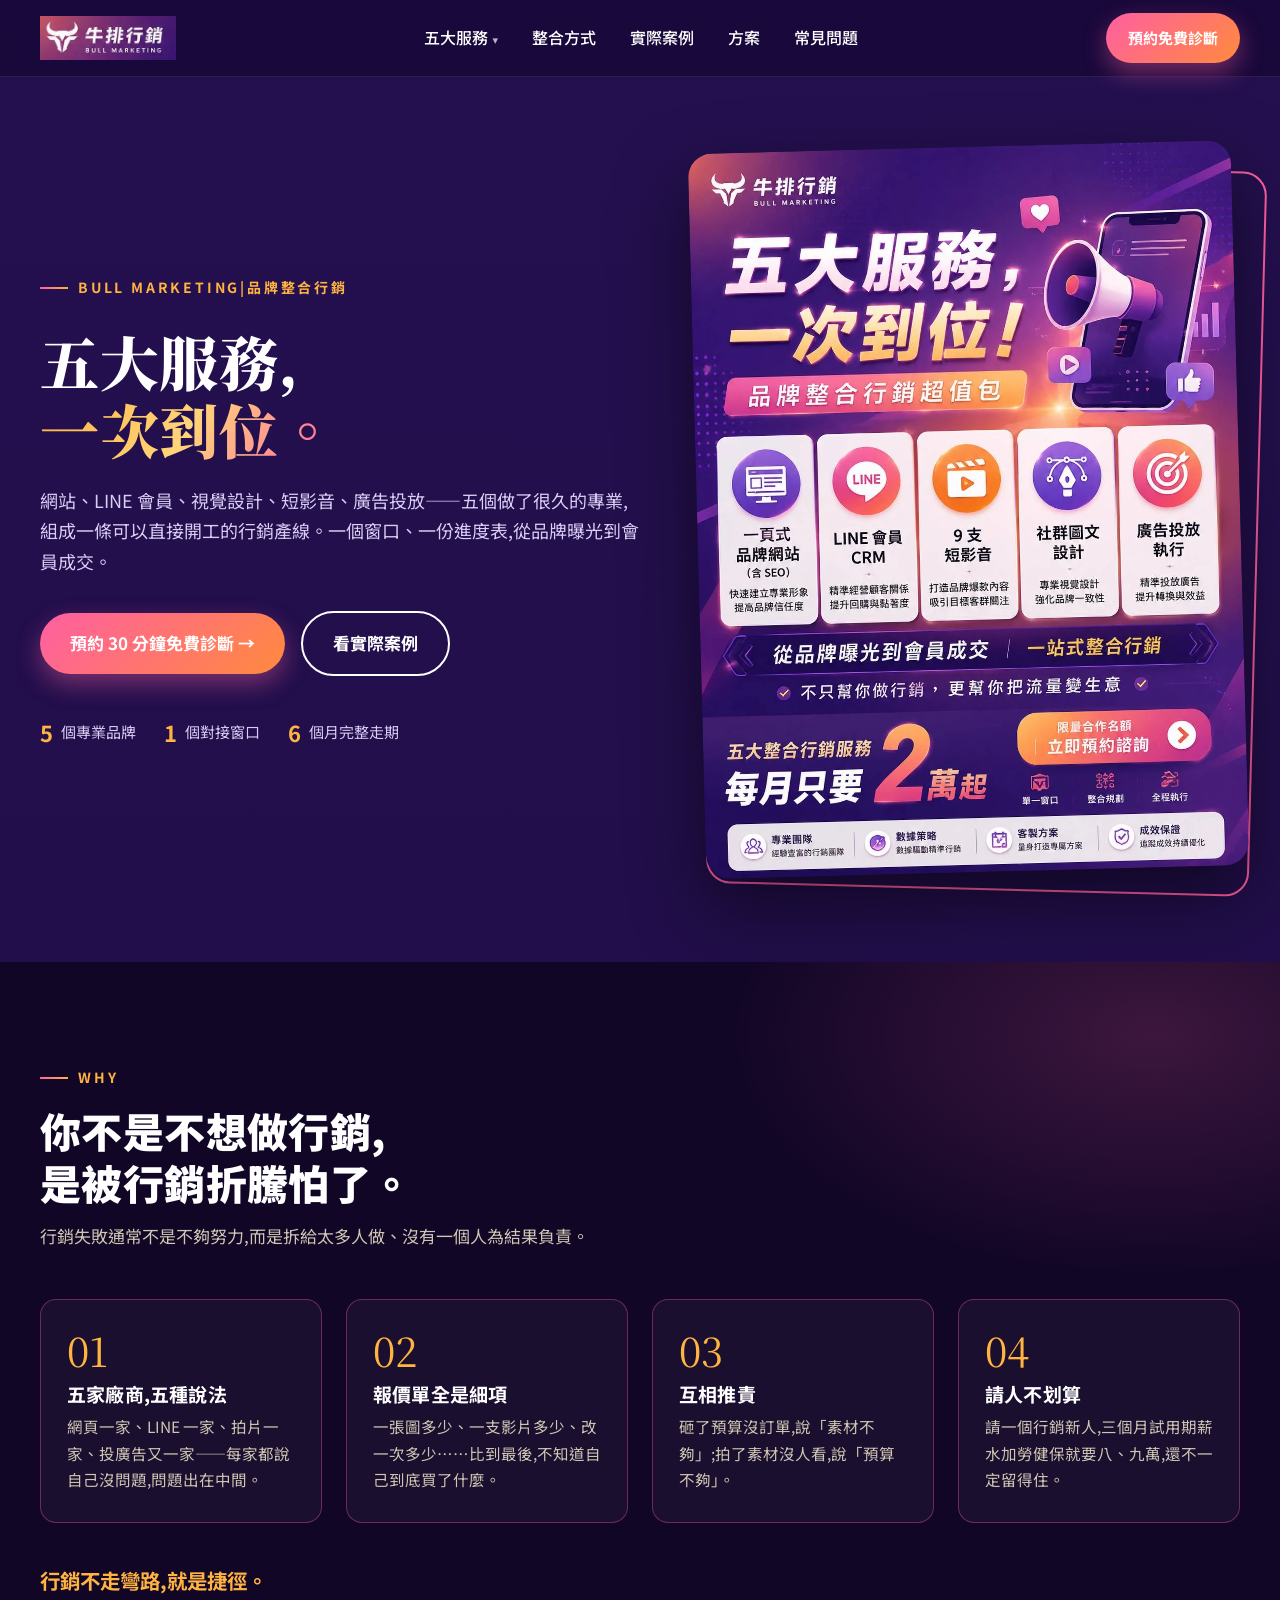
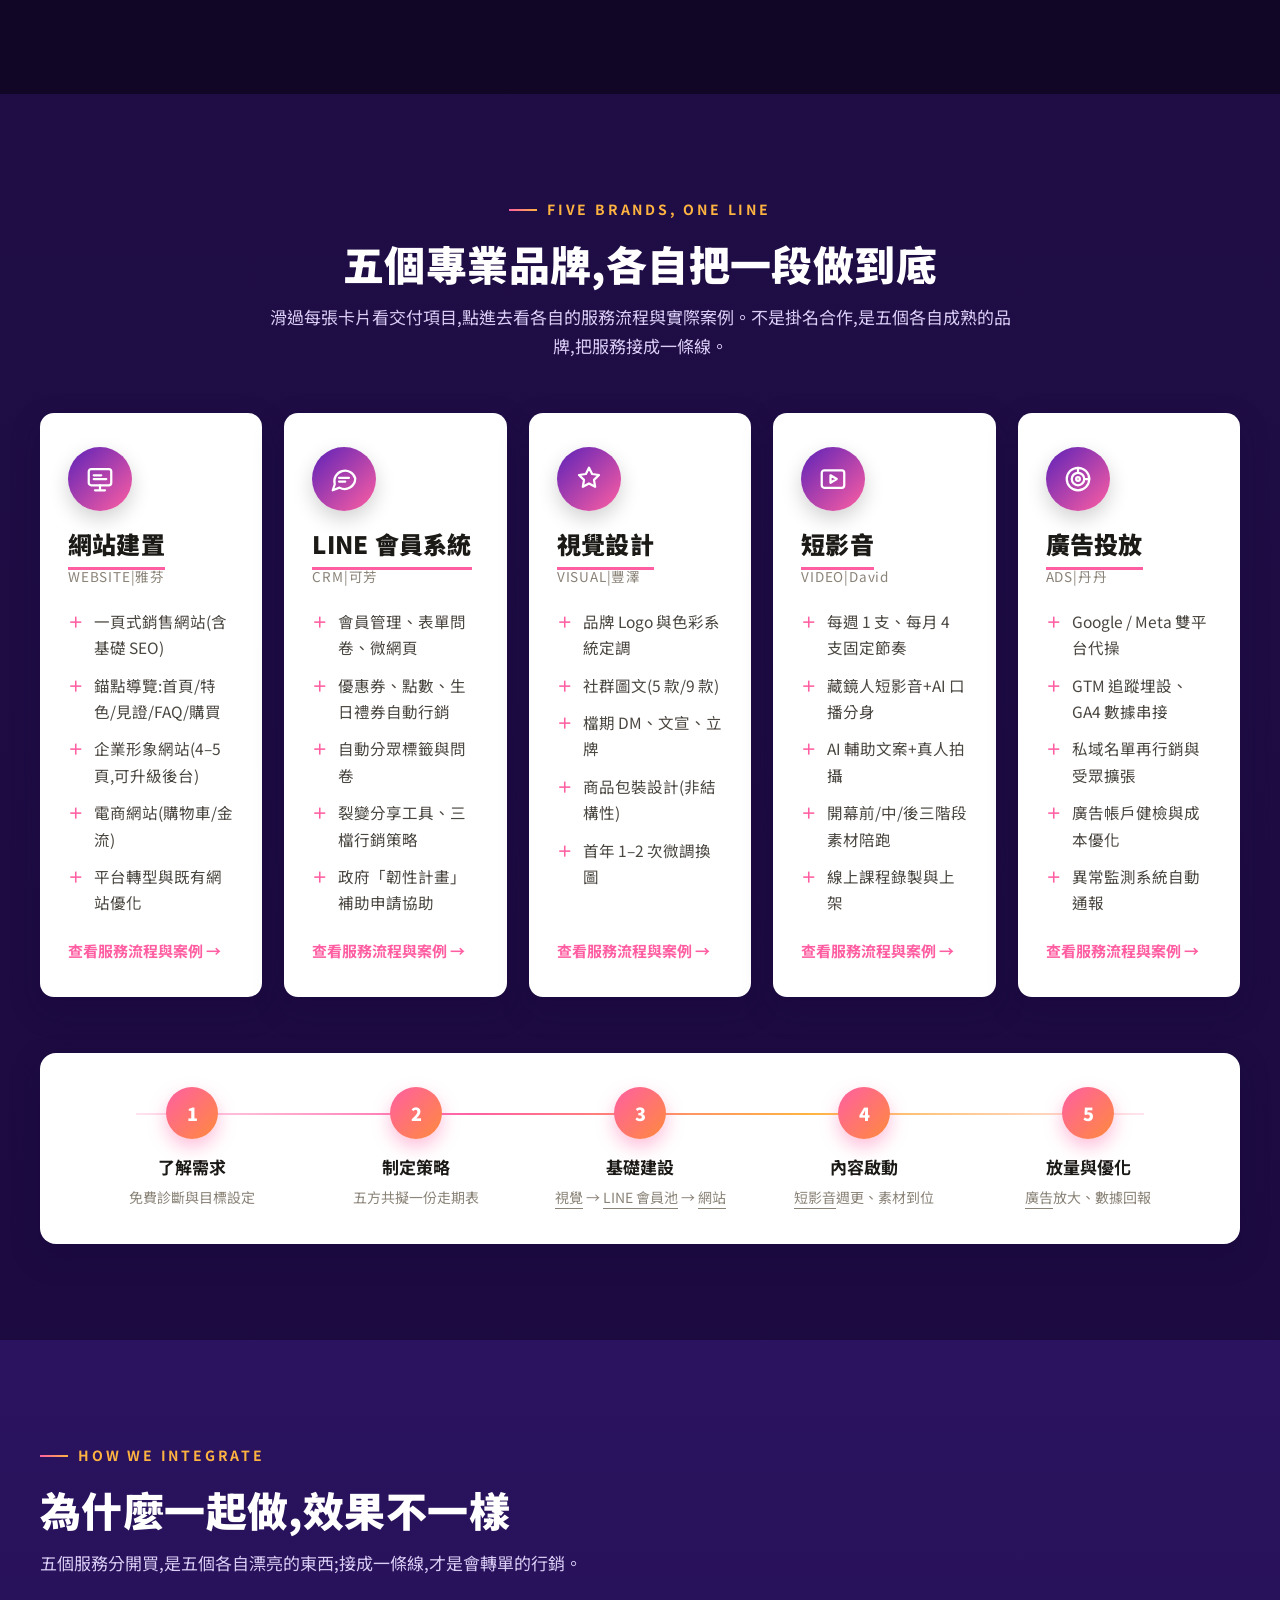
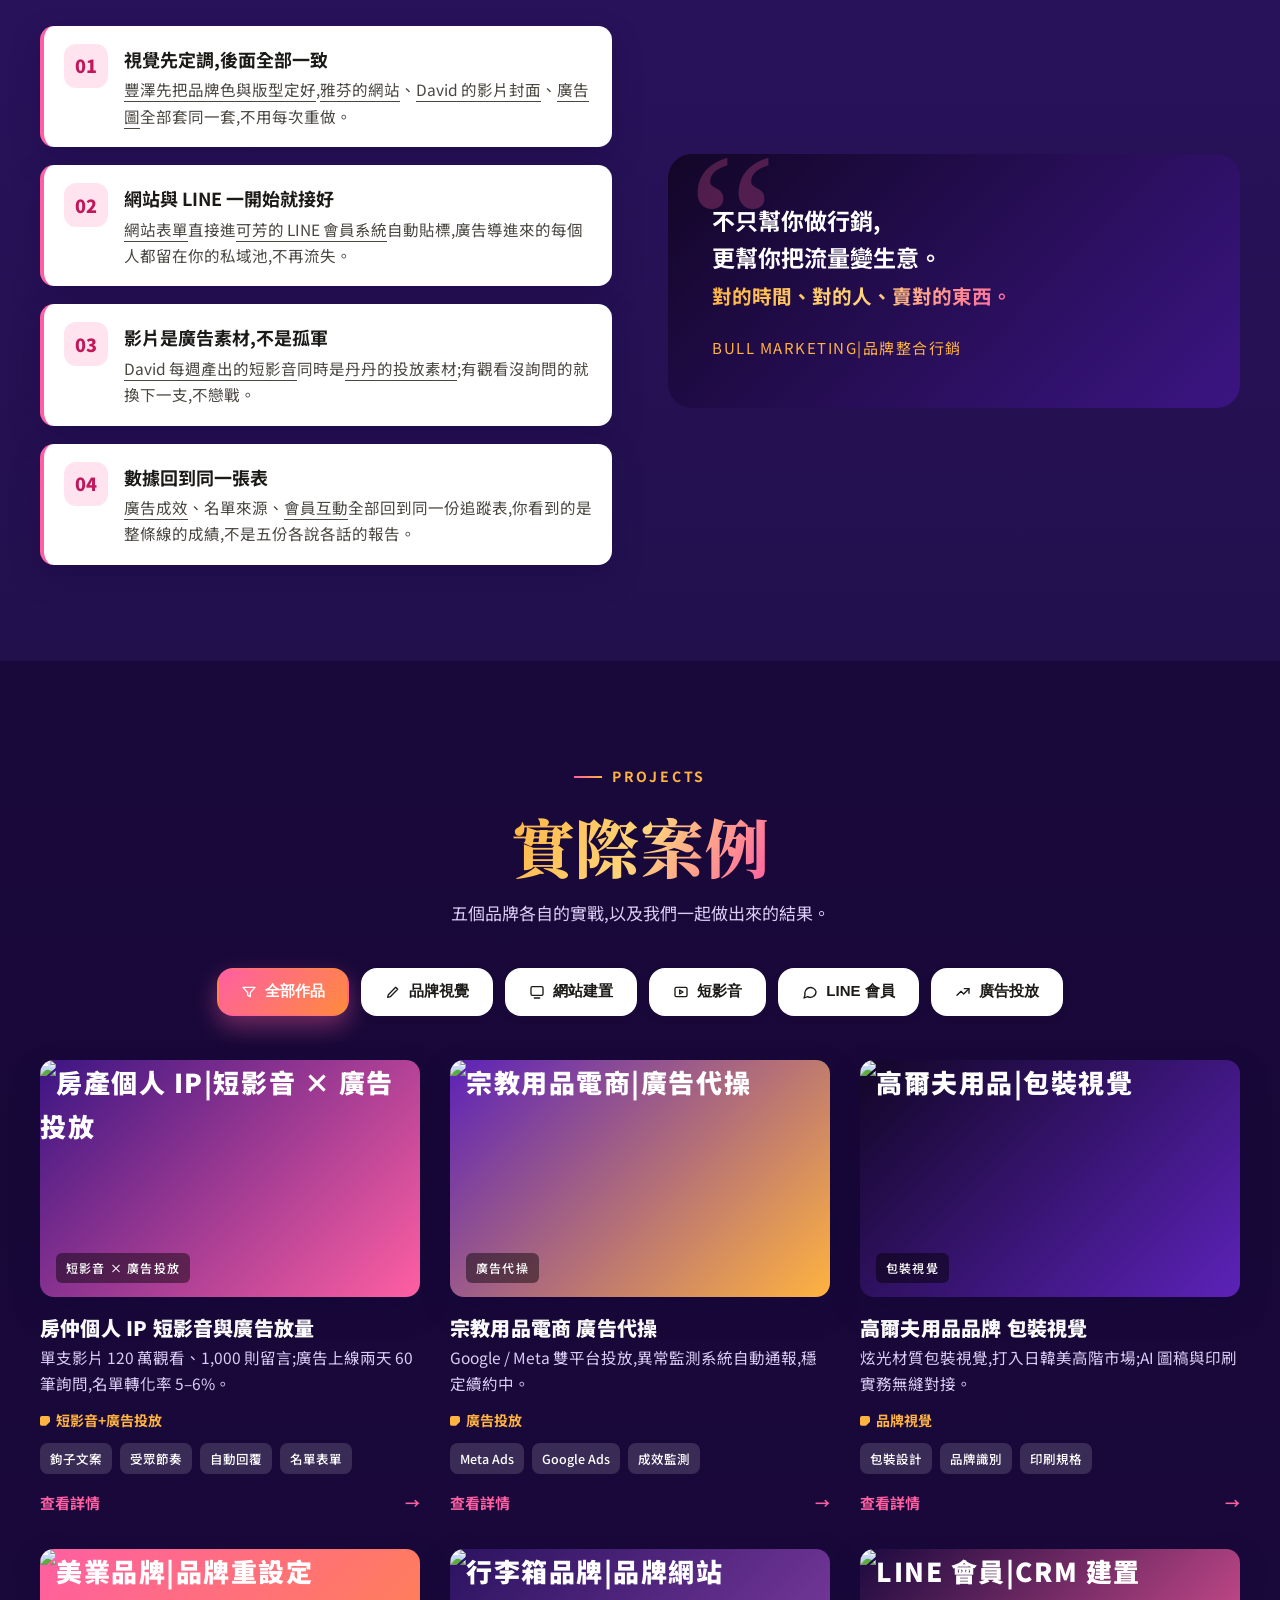
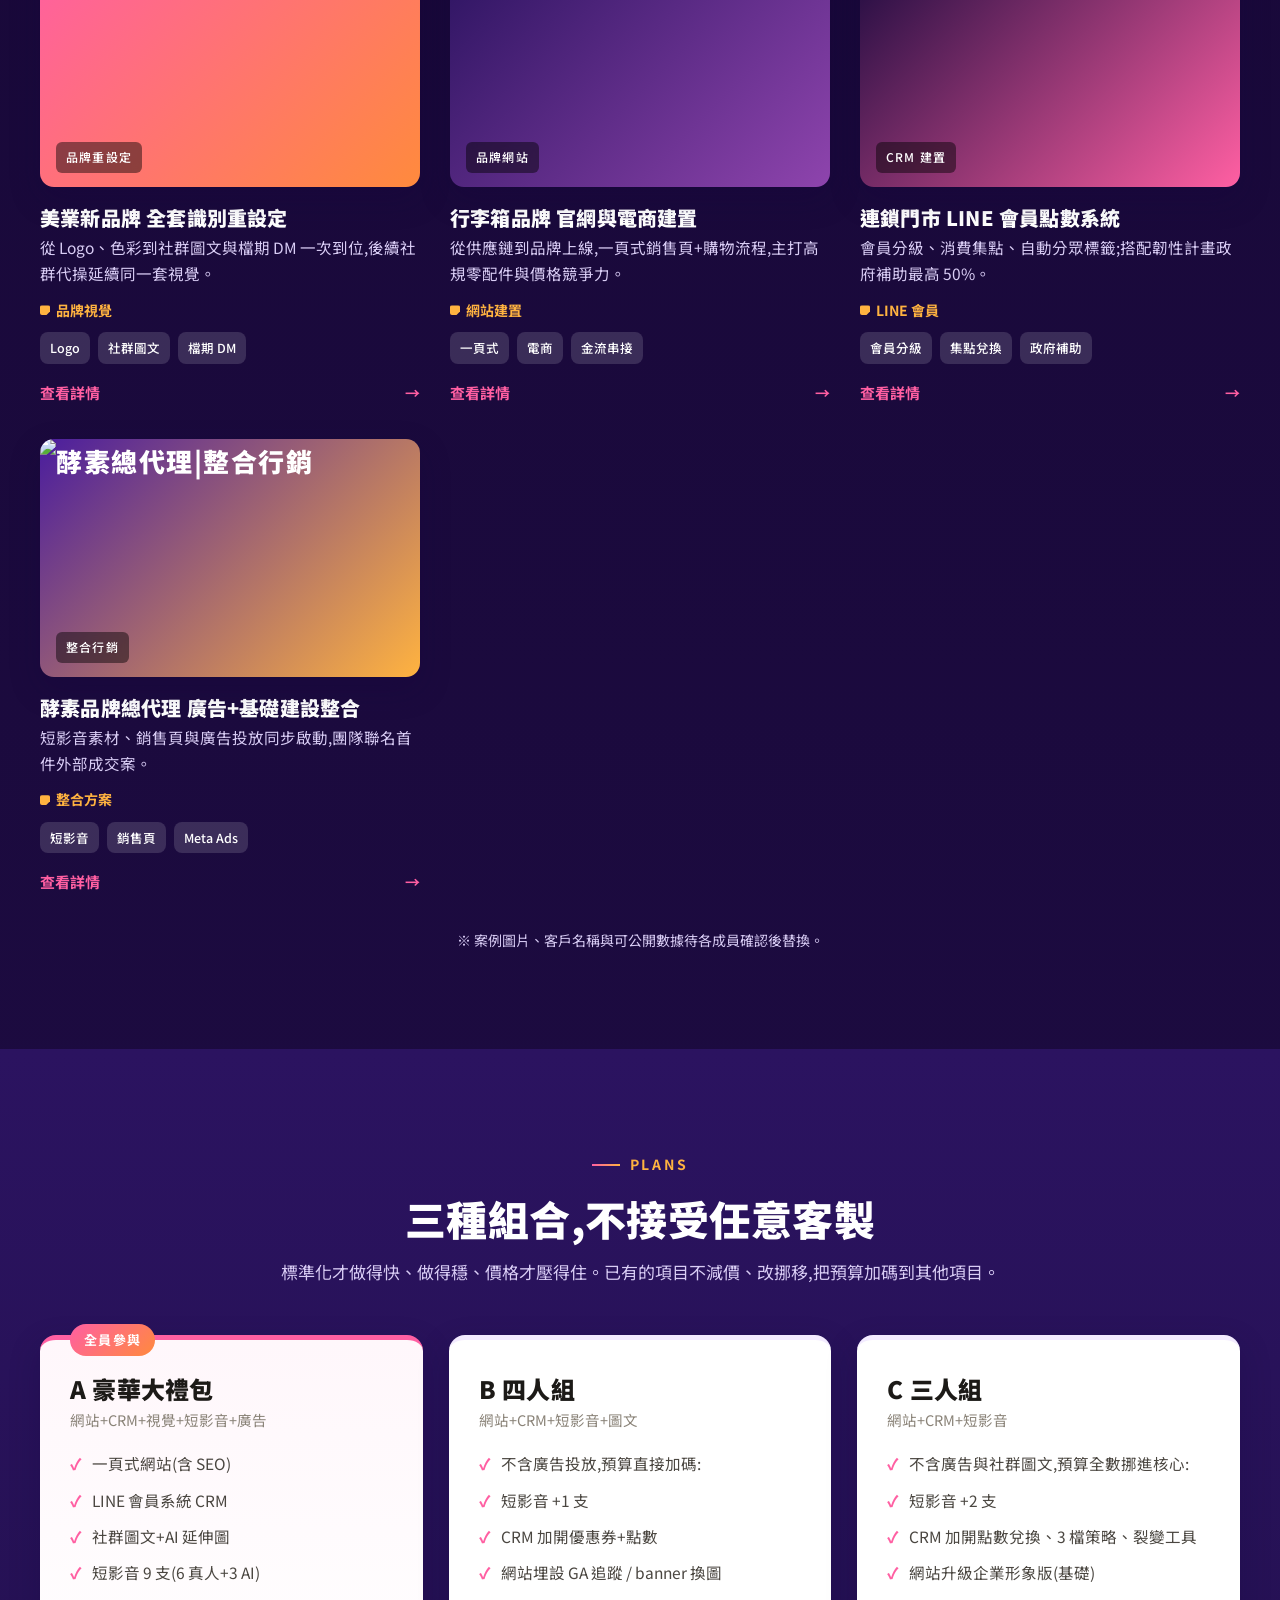
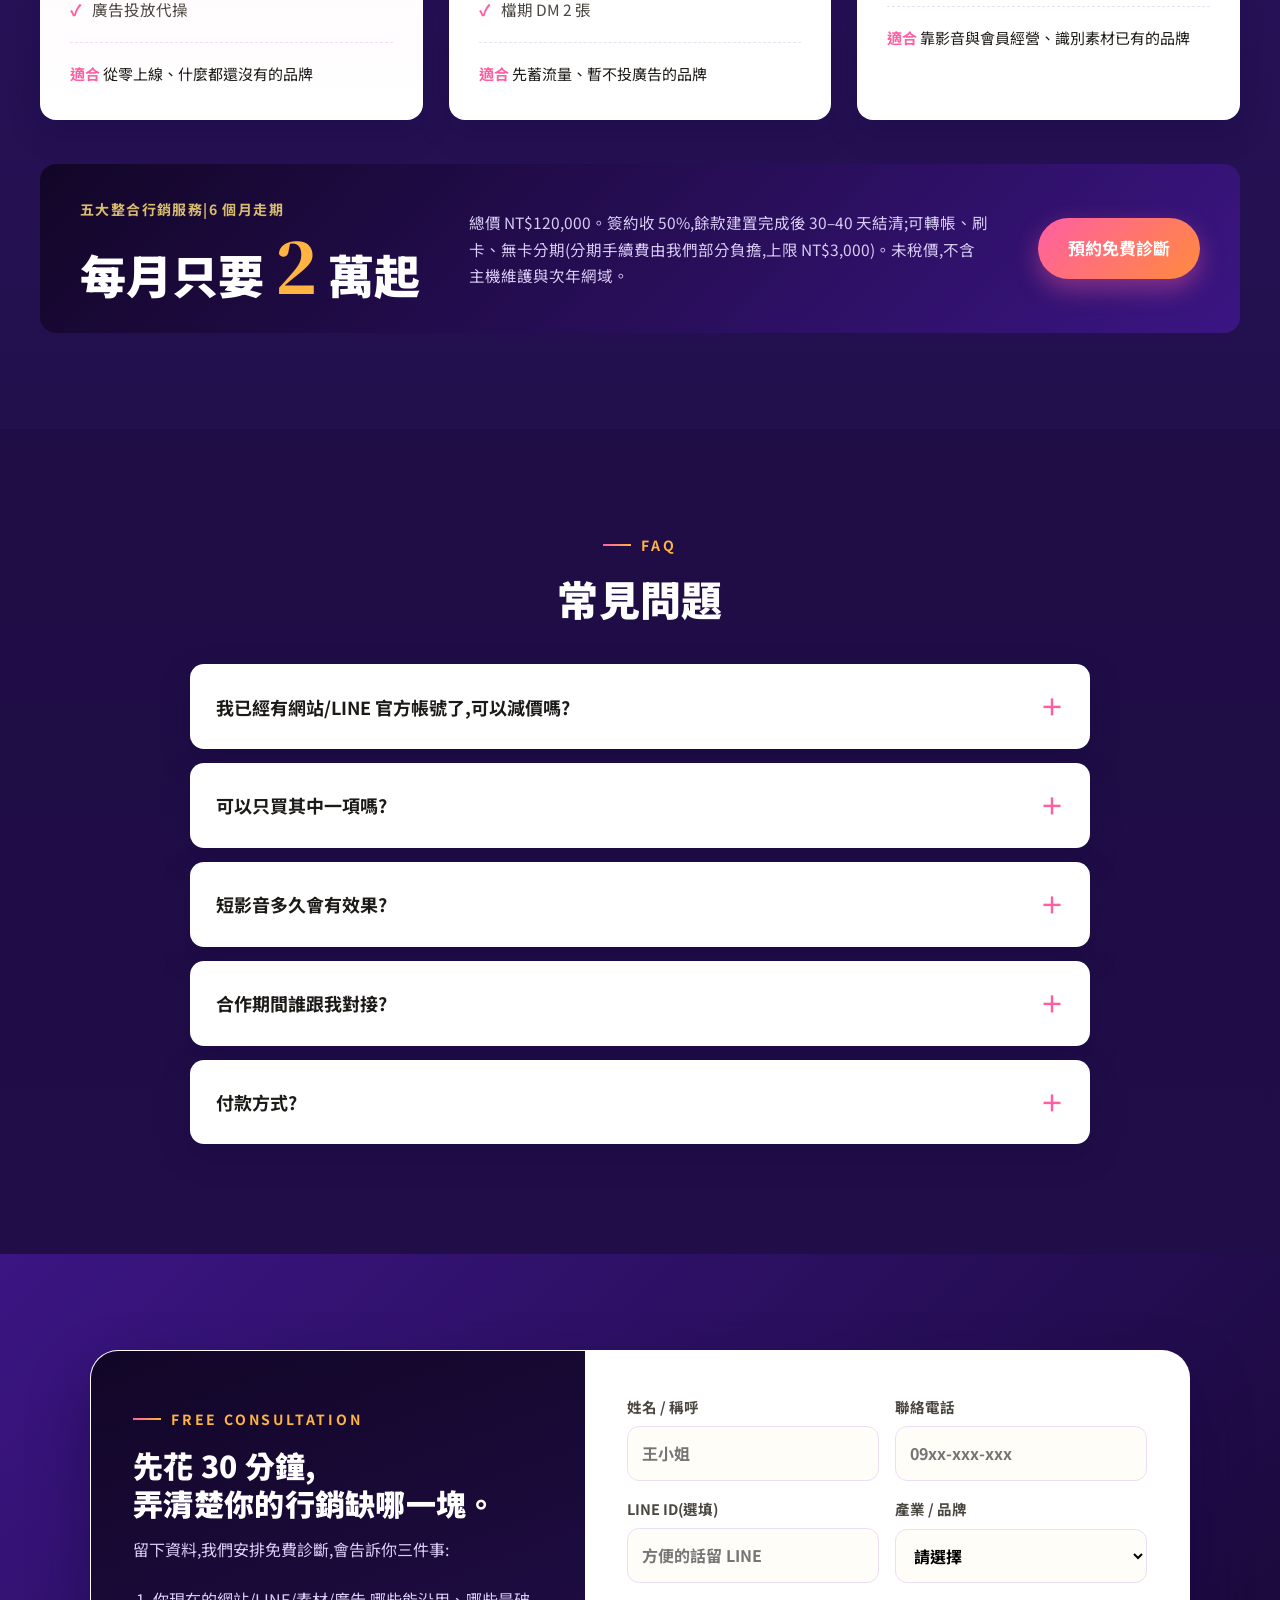
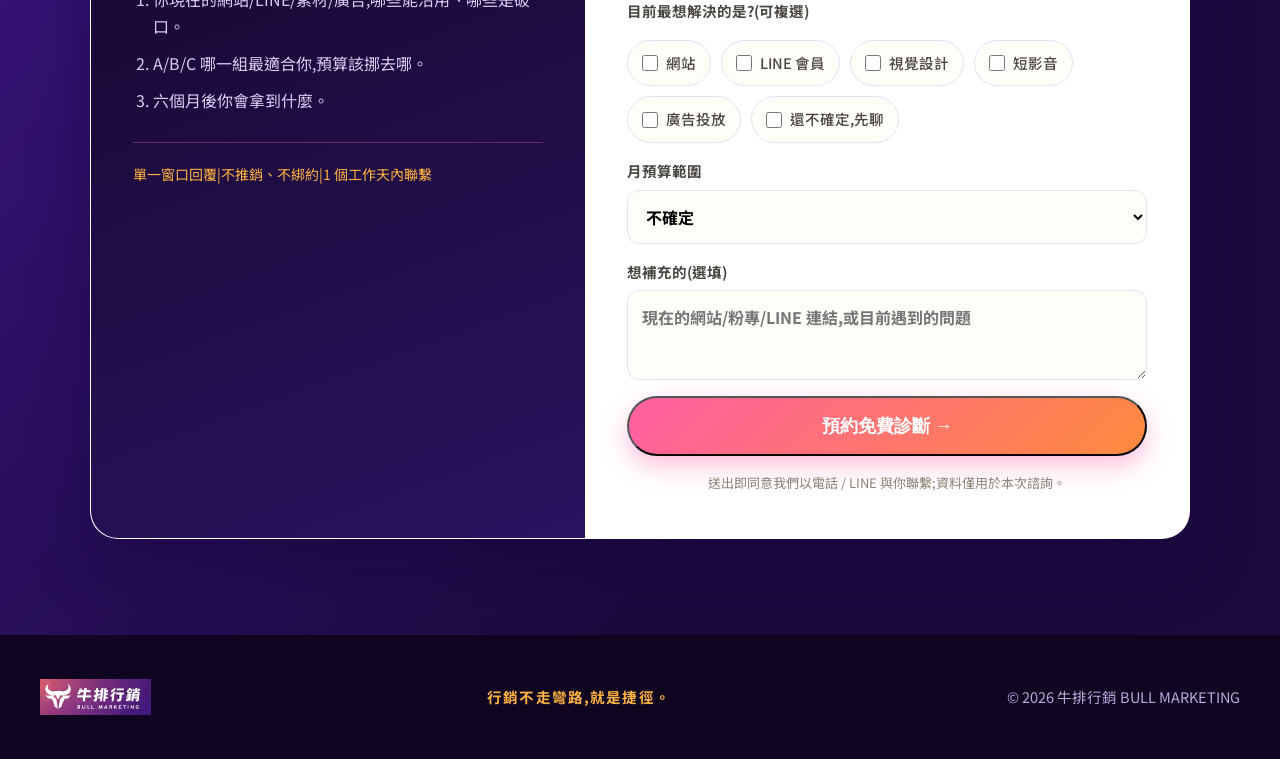
==== index.html @ 4c4e90c6 "header 五大服務浮現選單(點=首頁服務區,停留=五個個人頁);個人頁頭像放大一倍、文字欄右縮;案例卡改掛示意圖位 Co-Authored-By: Claude Fable 5.1 <norepl" ====
<!DOCTYPE html>
<html lang="zh-Hant-TW">
<head>
<meta charset="utf-8">
<meta name="viewport" content="width=device-width, initial-scale=1">
<title>牛排行銷 BULL MARKETING|五大服務,一次到位</title>
<meta name="description" content="網站、LINE 會員、視覺設計、短影音、廣告投放——五個專業一個窗口,六個月走期,把行銷做成一條產線。">
<link rel="preconnect" href="https://fonts.googleapis.com">
<link href="https://fonts.googleapis.com/css2?family=Noto+Sans+TC:wght@400;500;700;900&family=Noto+Serif+TC:wght@600;800&display=swap" rel="stylesheet">
<link rel="stylesheet" href="style.css">
<link rel="stylesheet" href="theme-purple.css">
</head>
<body>

<header>
  <div class="wrap nav">
    <a class="logo" href="#top"><img src="assets/logo.webp" alt="牛排行銷 BULL MARKETING"></a>
    <ul id="menu">
      <li class="has-sub"><a href="#services">五大服務</a>
        <ul class="sub">
          <li><a href="web.html">網站建置|雅芬</a></li>
          <li><a href="crm.html">LINE 會員系統|可芳</a></li>
          <li><a href="visual.html">視覺設計|豐澤</a></li>
          <li><a href="video.html">短影音|David</a></li>
          <li><a href="ads.html">廣告投放|丹丹</a></li>
        </ul>
      </li>
      <li><a href="#integration">整合方式</a></li>
      <li><a href="#projects">實際案例</a></li>
      <li><a href="#plans">方案</a></li>
      <li><a href="#faq">常見問題</a></li>
    </ul>
    <a class="btn btn-gold" href="#contact">預約免費診斷</a>
    <button class="burger" aria-label="選單" onclick="document.getElementById('menu').classList.toggle('open')"><span></span><span></span><span></span></button>
  </div>
</header>

<!-- 1 HERO -->
<section class="hero" id="top">
  <div class="wrap">
    <div>
      <div class="eyebrow">Bull Marketing|品牌整合行銷</div>
      <h1 class="serif">五大服務,<br><span class="gold-text">一次到位。</span></h1>
      <p class="sub">網站、LINE 會員、視覺設計、短影音、廣告投放——五個做了很久的專業,組成一條可以直接開工的行銷產線。一個窗口、一份進度表,從品牌曝光到會員成交。</p>
      <div class="cta">
        <a class="btn btn-gold" href="#contact">預約 30 分鐘免費診斷 →</a>
        <a class="btn btn-ghost" href="#projects">看實際案例</a>
      </div>
      <div class="trust">
        <span><b>5</b> 個專業品牌</span>
        <span><b>1</b> 個對接窗口</span>
        <span><b>6</b> 個月完整走期</span>
      </div>
    </div>
    <div class="kv"><img src="assets/kv-purple.webp" alt="牛排行銷 五大服務一次到位 主視覺"></div>
  </div>
</section>

<!-- 2 PAIN -->
<section class="pain">
  <div class="wrap">
    <div class="eyebrow">Why</div>
    <h2 class="h2">你不是不想做行銷,<br>是被行銷折騰怕了。</h2>
    <p class="lead">行銷失敗通常不是不夠努力,而是拆給太多人做、沒有一個人為結果負責。</p>
    <div class="pain-grid">
      <div class="pain-card reveal"><div class="n">01</div><h3>五家廠商,五種說法</h3><p>網頁一家、LINE 一家、拍片一家、投廣告又一家——每家都說自己沒問題,問題出在中間。</p></div>
      <div class="pain-card reveal"><div class="n">02</div><h3>報價單全是細項</h3><p>一張圖多少、一支影片多少、改一次多少……比到最後,不知道自己到底買了什麼。</p></div>
      <div class="pain-card reveal"><div class="n">03</div><h3>互相推責</h3><p>砸了預算沒訂單,說「素材不夠」;拍了素材沒人看,說「預算不夠」。</p></div>
      <div class="pain-card reveal"><div class="n">04</div><h3>請人不划算</h3><p>請一個行銷新人,三個月試用期薪水加勞健保就要八、九萬,還不一定留得住。</p></div>
    </div>
    <p class="pain-foot">行銷不走彎路,就是捷徑。</p>
  </div>
</section>

<!-- 3 SERVICES (emat-style hover cards) -->
<section id="services">
  <div class="wrap">
    <div class="center">
      <div class="eyebrow" style="justify-content:center">Five Brands, One Line</div>
      <h2 class="h2">五個專業品牌,各自把一段做到底</h2>
      <p class="lead">滑過每張卡片看交付項目,點進去看各自的服務流程與實際案例。不是掛名合作,是五個各自成熟的品牌,把服務接成一條線。</p>
    </div>
    <div class="svc-grid">
      <a class="svc" href="web.html">
        <div class="bg" style="--img:url(assets/kv-purple.webp)"></div>
        <div class="in-body">
          <div class="ic"><svg viewBox="0 0 24 24"><rect x="3" y="4" width="18" height="13" rx="2"/><path d="M8 21h8M12 17v4M7 9h6M7 12h10"/></svg></div>
          <h3><span>網站建置</span></h3>
          <div class="who">WEBSITE|雅芬</div>
          <ul>
            <li>一頁式銷售網站(含基礎 SEO)</li>
            <li>錨點導覽:首頁/特色/見證/FAQ/購買</li>
            <li>企業形象網站(4–5 頁,可升級後台)</li>
            <li>電商網站(購物車/金流)</li>
            <li>平台轉型與既有網站優化</li>
          </ul>
          <span class="more-link">查看服務流程與案例 →</span>
        </div>
      </a>
      <a class="svc" href="crm.html">
        <div class="bg"></div>
        <div class="in-body">
          <div class="ic"><svg viewBox="0 0 24 24"><path d="M21 11.5a8.5 8.5 0 0 1-12.6 7.4L3 21l1.6-4.8A8.5 8.5 0 1 1 21 11.5z"/><path d="M8 11h8M8 14h5"/></svg></div>
          <h3><span>LINE 會員系統</span></h3>
          <div class="who">CRM|可芳</div>
          <ul>
            <li>會員管理、表單問卷、微網頁</li>
            <li>優惠券、點數、生日禮券自動行銷</li>
            <li>自動分眾標籤與問卷</li>
            <li>裂變分享工具、三檔行銷策略</li>
            <li>政府「韌性計畫」補助申請協助</li>
          </ul>
          <span class="more-link">查看服務流程與案例 →</span>
        </div>
      </a>
      <a class="svc" href="visual.html">
        <div class="bg"></div>
        <div class="in-body">
          <div class="ic"><svg viewBox="0 0 24 24"><path d="M12 3l2.5 5 5.5.8-4 3.9.9 5.5L12 15.6 7.1 18.2l.9-5.5-4-3.9L9.5 8z"/></svg></div>
          <h3><span>視覺設計</span></h3>
          <div class="who">VISUAL|豐澤</div>
          <ul>
            <li>品牌 Logo 與色彩系統定調</li>
            <li>社群圖文(5 款/9 款)</li>
            <li>檔期 DM、文宣、立牌</li>
            <li>商品包裝設計(非結構性)</li>
            <li>首年 1–2 次微調換圖</li>
          </ul>
          <span class="more-link">查看服務流程與案例 →</span>
        </div>
      </a>
      <a class="svc" href="video.html">
        <div class="bg"></div>
        <div class="in-body">
          <div class="ic"><svg viewBox="0 0 24 24"><rect x="3" y="5" width="18" height="14" rx="2"/><path d="M10 9l5 3-5 3z"/></svg></div>
          <h3><span>短影音</span></h3>
          <div class="who">VIDEO|David</div>
          <ul>
            <li>每週 1 支、每月 4 支固定節奏</li>
            <li>藏鏡人短影音+AI 口播分身</li>
            <li>AI 輔助文案+真人拍攝</li>
            <li>開幕前/中/後三階段素材陪跑</li>
            <li>線上課程錄製與上架</li>
          </ul>
          <span class="more-link">查看服務流程與案例 →</span>
        </div>
      </a>
      <a class="svc" href="ads.html">
        <div class="bg"></div>
        <div class="in-body">
          <div class="ic"><svg viewBox="0 0 24 24"><circle cx="12" cy="12" r="9"/><circle cx="12" cy="12" r="5"/><circle cx="12" cy="12" r="1.5"/><path d="M12 3v3M21 12h-3"/></svg></div>
          <h3><span>廣告投放</span></h3>
          <div class="who">ADS|丹丹</div>
          <ul>
            <li>Google / Meta 雙平台代操</li>
            <li>GTM 追蹤埋設、GA4 數據串接</li>
            <li>私域名單再行銷與受眾擴張</li>
            <li>廣告帳戶健檢與成本優化</li>
            <li>異常監測系統自動通報</li>
          </ul>
          <span class="more-link">查看服務流程與案例 →</span>
        </div>
      </a>
    </div>

    <div class="flow reveal">
      <div><div class="dot">1</div><h4>了解需求</h4><p>免費診斷與目標設定</p></div>
      <div><div class="dot">2</div><h4>制定策略</h4><p>五方共擬一份走期表</p></div>
      <div><div class="dot">3</div><h4>基礎建設</h4><p><a href="visual.html">視覺</a> → <a href="crm.html">LINE 會員池</a> → <a href="web.html">網站</a></p></div>
      <div><div class="dot">4</div><h4>內容啟動</h4><p><a href="video.html">短影音</a>週更、素材到位</p></div>
      <div><div class="dot">5</div><h4>放量與優化</h4><p><a href="ads.html">廣告</a>放大、數據回報</p></div>
    </div>
  </div>
</section>

<!-- 4 INTEGRATION -->
<section class="integ" id="integration" style="background:#fff">
  <div class="wrap">
    <div class="eyebrow">How We Integrate</div>
    <h2 class="h2">為什麼一起做,效果不一樣</h2>
    <p class="lead">五個服務分開買,是五個各自漂亮的東西;接成一條線,才是會轉單的行銷。</p>
    <div class="grid">
      <ul>
        <li class="reveal"><span class="badge">01</span><div><b>視覺先定調,後面全部一致</b><p><a href="visual.html">豐澤先把品牌色與版型定好</a>,<a href="web.html">雅芬的網站</a>、<a href="video.html">David 的影片封面</a>、<a href="ads.html">廣告圖</a>全部套同一套,不用每次重做。</p></div></li>
        <li class="reveal"><span class="badge">02</span><div><b>網站與 LINE 一開始就接好</b><p><a href="web.html">網站表單</a>直接進<a href="crm.html">可芳的 LINE 會員系統</a>自動貼標,廣告導進來的每個人都留在你的私域池,不再流失。</p></div></li>
        <li class="reveal"><span class="badge">03</span><div><b>影片是廣告素材,不是孤軍</b><p><a href="video.html">David 每週產出的短影音</a>同時是<a href="ads.html">丹丹的投放素材</a>;有觀看沒詢問的就換下一支,不戀戰。</p></div></li>
        <li class="reveal"><span class="badge">04</span><div><b>數據回到同一張表</b><p><a href="ads.html">廣告成效</a>、名單來源、<a href="crm.html">會員互動</a>全部回到同一份追蹤表,你看到的是整條線的成績,不是五份各說各話的報告。</p></div></li>
      </ul>
      <div class="quote reveal">
        <p>不只幫你做行銷,<br>更幫你把流量變生意。<br><span class="gold-text" style="font-size:.85em">對的時間、對的人、賣對的東西。</span></p>
        <small>BULL MARKETING|品牌整合行銷</small>
      </div>
    </div>
  </div>
</section>

<!-- 5 PROJECTS -->
<section id="projects">
  <div class="wrap">
    <div class="center">
      <div class="eyebrow" style="justify-content:center">Projects</div>
      <h2 class="h2 serif" style="font-size:clamp(44px,5vw,72px)"><span class="gold-text">實際案例</span></h2>
      <p class="lead">五個品牌各自的實戰,以及我們一起做出來的結果。</p>
    </div>
    <div class="filters" id="filters">
      <button class="on" data-f="all"><svg viewBox="0 0 24 24"><path d="M3 5h18l-7 8v6l-4-2v-4z"/></svg>全部作品</button>
      <button data-f="visual"><svg viewBox="0 0 24 24"><path d="M4 20l4-1 11-11-3-3L5 16z"/></svg>品牌視覺</button>
      <button data-f="web"><svg viewBox="0 0 24 24"><rect x="3" y="4" width="18" height="13" rx="2"/><path d="M8 21h8"/></svg>網站建置</button>
      <button data-f="video"><svg viewBox="0 0 24 24"><rect x="3" y="5" width="18" height="14" rx="2"/><path d="M10 9l5 3-5 3z"/></svg>短影音</button>
      <button data-f="crm"><svg viewBox="0 0 24 24"><path d="M21 11.5a8.5 8.5 0 0 1-12.6 7.4L3 21l1.6-4.8A8.5 8.5 0 1 1 21 11.5z"/></svg>LINE 會員</button>
      <button data-f="ads"><svg viewBox="0 0 24 24"><path d="M3 17l6-6 4 4 8-8"/><path d="M14 7h7v7"/></svg>廣告投放</button>
    </div>
    <div class="pj-grid" id="pjGrid">

      <a class="pj reveal" data-c="video ads" href="video.html">
        <div class="thumb" style="background:linear-gradient(135deg,#3b1583,#ff5fa2)"><img class="cover" src="assets/cases/realtor-ip.webp" alt="房產個人 IP|短影音 × 廣告投放" loading="lazy"><small>短影音 × 廣告投放</small></div>
        <h3>房仲個人 IP 短影音與廣告放量</h3>
        <p class="desc">單支影片 120 萬觀看、1,000 則留言;廣告上線兩天 60 筆詢問,名單轉化率 5–6%。</p>
        <div class="cat">短影音+廣告投放</div>
        <div class="chips"><span>鉤子文案</span><span>受眾節奏</span><span>自動回覆</span><span>名單表單</span></div>
        <div class="more">查看詳情 <i>→</i></div>
      </a>

      <a class="pj reveal" data-c="ads" href="ads.html">
        <div class="thumb" style="background:linear-gradient(135deg,#5c22b8,#ffb340)"><img class="cover" src="assets/cases/religious-ecom.webp" alt="宗教用品電商|廣告代操" loading="lazy"><small>廣告代操</small></div>
        <h3>宗教用品電商 廣告代操</h3>
        <p class="desc">Google / Meta 雙平台投放,異常監測系統自動通報,穩定續約中。</p>
        <div class="cat">廣告投放</div>
        <div class="chips"><span>Meta Ads</span><span>Google Ads</span><span>成效監測</span></div>
        <div class="more">查看詳情 <i>→</i></div>
      </a>

      <a class="pj reveal" data-c="visual" href="visual.html">
        <div class="thumb" style="background:linear-gradient(135deg,#120627,#5c22b8)"><img class="cover" src="assets/cases/golf-packaging.webp" alt="高爾夫用品|包裝視覺" loading="lazy"><small>包裝視覺</small></div>
        <h3>高爾夫用品品牌 包裝視覺</h3>
        <p class="desc">炫光材質包裝視覺,打入日韓美高階市場;AI 圖稿與印刷實務無縫對接。</p>
        <div class="cat">品牌視覺</div>
        <div class="chips"><span>包裝設計</span><span>品牌識別</span><span>印刷規格</span></div>
        <div class="more">查看詳情 <i>→</i></div>
      </a>

      <a class="pj reveal" data-c="visual" href="visual.html">
        <div class="thumb" style="background:linear-gradient(135deg,#ff5fa2,#ff8a3d)"><img class="cover" src="assets/cases/beauty-brand.webp" alt="美業品牌|品牌重設定" loading="lazy"><small>品牌重設定</small></div>
        <h3>美業新品牌 全套識別重設定</h3>
        <p class="desc">從 Logo、色彩到社群圖文與檔期 DM 一次到位,後續社群代操延續同一套視覺。</p>
        <div class="cat">品牌視覺</div>
        <div class="chips"><span>Logo</span><span>社群圖文</span><span>檔期 DM</span></div>
        <div class="more">查看詳情 <i>→</i></div>
      </a>

      <a class="pj reveal" data-c="web visual" href="web.html">
        <div class="thumb" style="background:linear-gradient(135deg,#2b1360,#8e44ad)"><img class="cover" src="assets/cases/luggage-web.webp" alt="行李箱品牌|品牌網站" loading="lazy"><small>品牌網站</small></div>
        <h3>行李箱品牌 官網與電商建置</h3>
        <p class="desc">從供應鏈到品牌上線,一頁式銷售頁+購物流程,主打高規零配件與價格競爭力。</p>
        <div class="cat">網站建置</div>
        <div class="chips"><span>一頁式</span><span>電商</span><span>金流串接</span></div>
        <div class="more">查看詳情 <i>→</i></div>
      </a>

      <a class="pj reveal" data-c="crm" href="crm.html">
        <div class="thumb" style="background:linear-gradient(135deg,#1c0a3f,#ff5fa2)"><img class="cover" src="assets/cases/line-crm.webp" alt="LINE 會員|CRM 建置" loading="lazy"><small>CRM 建置</small></div>
        <h3>連鎖門市 LINE 會員點數系統</h3>
        <p class="desc">會員分級、消費集點、自動分眾標籤;搭配韌性計畫政府補助最高 50%。</p>
        <div class="cat">LINE 會員</div>
        <div class="chips"><span>會員分級</span><span>集點兌換</span><span>政府補助</span></div>
        <div class="more">查看詳情 <i>→</i></div>
      </a>

      <a class="pj reveal" data-c="video ads web" href="video.html">
        <div class="thumb" style="background:linear-gradient(135deg,#4a1d9e,#ffb340)"><img class="cover" src="assets/cases/enzyme-integrated.webp" alt="酵素總代理|整合行銷" loading="lazy"><small>整合行銷</small></div>
        <h3>酵素品牌總代理 廣告+基礎建設整合</h3>
        <p class="desc">短影音素材、銷售頁與廣告投放同步啟動,團隊聯名首件外部成交案。</p>
        <div class="cat">整合方案</div>
        <div class="chips"><span>短影音</span><span>銷售頁</span><span>Meta Ads</span></div>
        <div class="more">查看詳情 <i>→</i></div>
      </a>

    </div>
    <p class="pj-note">※ 案例圖片、客戶名稱與可公開數據待各成員確認後替換。</p>
  </div>
</section>

<!-- 6 PLANS -->
<section id="plans" style="background:#fff">
  <div class="wrap">
    <div class="center">
      <div class="eyebrow" style="justify-content:center">Plans</div>
      <h2 class="h2">三種組合,不接受任意客製</h2>
      <p class="lead">標準化才做得快、做得穩、價格才壓得住。已有的項目不減價、改挪移,把預算加碼到其他項目。</p>
    </div>
    <div class="plans">
      <div class="plan hot reveal">
        <span class="lbl">全員參與</span>
        <h3>A 豪華大禮包</h3>
        <div class="who">網站+CRM+視覺+短影音+廣告</div>
        <ul>
          <li>一頁式網站(含 SEO)</li>
          <li>LINE 會員系統 CRM</li>
          <li>社群圖文+AI 延伸圖</li>
          <li>短影音 9 支(6 真人+3 AI)</li>
          <li>廣告投放代操</li>
        </ul>
        <div class="fit"><b>適合</b> 從零上線、什麼都還沒有的品牌</div>
      </div>
      <div class="plan reveal">
        <h3>B 四人組</h3>
        <div class="who">網站+CRM+短影音+圖文</div>
        <ul>
          <li>不含廣告投放,預算直接加碼:</li>
          <li>短影音 +1 支</li>
          <li>CRM 加開優惠券+點數</li>
          <li>網站埋設 GA 追蹤 / banner 換圖</li>
          <li>檔期 DM 2 張</li>
        </ul>
        <div class="fit"><b>適合</b> 先蓄流量、暫不投廣告的品牌</div>
      </div>
      <div class="plan reveal">
        <h3>C 三人組</h3>
        <div class="who">網站+CRM+短影音</div>
        <ul>
          <li>不含廣告與社群圖文,預算全數挪進核心:</li>
          <li>短影音 +2 支</li>
          <li>CRM 加開點數兌換、3 檔策略、裂變工具</li>
          <li>網站升級企業形象版(基礎)</li>
        </ul>
        <div class="fit"><b>適合</b> 靠影音與會員經營、識別素材已有的品牌</div>
      </div>
    </div>
    <div class="price-bar reveal">
      <div>
        <div style="color:#d9bd6e;font-weight:700;letter-spacing:.1em;font-size:14px;margin-bottom:8px">五大整合行銷服務|6 個月走期</div>
        <div class="big">每月只要 <em class="gold-text">2</em> 萬起</div>
      </div>
      <p>總價 NT$120,000。簽約收 50%,餘款建置完成後 30–40 天結清;可轉帳、刷卡、無卡分期(分期手續費由我們部分負擔,上限 NT$3,000)。未稅價,不含主機維護與次年網域。</p>
      <a class="btn btn-gold" href="#contact">預約免費診斷</a>
    </div>
  </div>
</section>

<!-- 7 FAQ -->
<section id="faq">
  <div class="wrap">
    <div class="center"><div class="eyebrow" style="justify-content:center">FAQ</div><h2 class="h2">常見問題</h2></div>
    <div class="faq">
      <details><summary>我已經有網站/LINE 官方帳號了,可以減價嗎?</summary><p>不減價,改挪移。已有的項目預算會挪到其他項目加碼(例如多拍影片、CRM 升級、GTM 追蹤埋設),確保整體效果不打折。</p></details>
      <details><summary>可以只買其中一項嗎?</summary><p>可以,單項服務另有報價。但 12 萬包套是以「六個月完整走期」設計的,拆開買效果與價格都不同。</p></details>
      <details><summary>短影音多久會有效果?</summary><p>短影音需要累積。我們用「每週 1 支」的固定節奏搭配廣告放大,不讓素材孤軍奮戰;有觀看沒詢問的直接換下一支,不戀戰。</p></details>
      <details><summary>合作期間誰跟我對接?</summary><p>單一窗口。內部誰執行、進度到哪,由窗口統一回報,你不必分別聯絡五個人。</p></details>
      <details><summary>付款方式?</summary><p>簽約收 50%(NT$60,000),餘款於建置完成後 30–40 天內結清。可轉帳、刷卡、無卡分期;分期手續費由我們部分負擔(上限 NT$3,000)。發票稅金 5% 另計。</p></details>
    </div>
  </div>
</section>

<!-- 8 LEAD FORM -->
<section class="lead-sec" id="contact">
  <div class="wrap">
    <div class="lead-box reveal">
      <div class="info">
        <div class="eyebrow">Free Consultation</div>
        <h2 class="h2">先花 30 分鐘,<br>弄清楚你的行銷缺哪一塊。</h2>
        <p>留下資料,我們安排免費診斷,會告訴你三件事:</p>
        <ol>
          <li>你現在的網站/LINE/素材/廣告,哪些能沿用、哪些是破口。</li>
          <li>A/B/C 哪一組最適合你,預算該挪去哪。</li>
          <li>六個月後你會拿到什麼。</li>
        </ol>
        <div class="note">單一窗口回覆|不推銷、不綁約|1 個工作天內聯繫</div>
      </div>
      <form id="leadForm" novalidate>
        <div class="row">
          <label>姓名 / 稱呼<input name="name" required placeholder="王小姐"></label>
          <label>聯絡電話<input name="phone" type="tel" required placeholder="09xx-xxx-xxx"></label>
        </div>
        <div class="row">
          <label>LINE ID(選填)<input name="line" placeholder="方便的話留 LINE"></label>
          <label>產業 / 品牌
            <select name="industry" required>
              <option value="">請選擇</option>
              <option>餐飲 / 食品</option><option>美業 / 身心靈</option><option>零售 / 電商</option>
              <option>室內設計 / 工程</option><option>醫療 / 長照</option><option>教育 / 課程</option>
              <option>房產 / 金融</option><option>其他</option>
            </select>
          </label>
        </div>
        <label>目前最想解決的是?(可複選)</label>
        <div class="chk">
          <label><input type="checkbox" name="services" value="網站">網站</label>
          <label><input type="checkbox" name="services" value="LINE會員">LINE 會員</label>
          <label><input type="checkbox" name="services" value="視覺">視覺設計</label>
          <label><input type="checkbox" name="services" value="短影音">短影音</label>
          <label><input type="checkbox" name="services" value="廣告">廣告投放</label>
          <label><input type="checkbox" name="services" value="不確定">還不確定,先聊</label>
        </div>
        <label>月預算範圍
          <select name="budget">
            <option value="">不確定</option><option>2 萬以下</option><option>2–5 萬</option><option>5–10 萬</option><option>10 萬以上</option>
          </select>
        </label>
        <label>想補充的(選填)<textarea name="msg" placeholder="現在的網站/粉專/LINE 連結,或目前遇到的問題"></textarea></label>
        <button class="btn btn-gold" type="submit">預約免費診斷 →</button>
        <div class="fine">送出即同意我們以電話 / LINE 與你聯繫;資料僅用於本次諮詢。</div>
      </form>
    </div>
  </div>
</section>

<footer>
  <div class="wrap">
    <img src="assets/logo.webp" alt="牛排行銷">
    <div class="slogan">行銷不走彎路,就是捷徑。</div>
    <div>© 2026 牛排行銷 BULL MARKETING</div>
  </div>
</footer>

<div class="mbar">
  <a class="tel" href="tel:0900000000">☎ 來電</a>
  <a class="line" href="#" onclick="alert('LINE 官方帳號連結待接');return false;">LINE</a>
  <a class="form" href="#contact">預約免費診斷</a>
</div>
<script src="app.js"></script>
</body>
</html>
---- style.css ----
:root{
  --bg:#faf7f1;--bg2:#ffffff;--ink:#1c1a17;--ink2:#4a4640;--muted:#8a8378;
  --gold:#b8963f;--gold2:#d9bd6e;--gold3:#f1e4bf;--dark:#171512;--line:#e9e2d3;
  --shadow:0 10px 30px rgba(60,45,10,.08);--shadow2:0 24px 60px rgba(60,45,10,.16);
  --r:16px;--wrap:1440px;--pad:40px;
}
*{box-sizing:border-box;margin:0;padding:0}
html{scroll-behavior:smooth}
body{font-family:"Noto Sans TC",system-ui,-apple-system,"PingFang TC","Microsoft JhengHei",sans-serif;color:var(--ink);background:var(--bg);line-height:1.7;font-size:17px;-webkit-font-smoothing:antialiased}
img{max-width:100%;display:block}
a{color:inherit;text-decoration:none}
.wrap{max-width:var(--wrap);margin:0 auto;padding:0 var(--pad)}
section{padding:96px 0}
h1,h2,h3{line-height:1.25;letter-spacing:.01em}
.serif{font-family:"Noto Serif TC","Noto Sans TC",serif}
.eyebrow{display:inline-flex;align-items:center;gap:10px;color:var(--gold);font-weight:700;font-size:14px;letter-spacing:.2em;text-transform:uppercase;margin-bottom:16px}
.eyebrow::before{content:"";width:28px;height:2px;background:linear-gradient(90deg,var(--gold),var(--gold2))}
.h2{font-size:clamp(30px,3.2vw,44px);font-weight:900;margin-bottom:14px}
.lead{color:var(--ink2);font-size:clamp(17px,1.3vw,20px);max-width:760px}
.center{text-align:center}.center .lead{margin:0 auto}
.btn{display:inline-flex;align-items:center;gap:10px;padding:16px 30px;border-radius:999px;font-weight:700;font-size:17px;transition:.3s;min-height:52px}
.btn-gold{background:linear-gradient(135deg,#c8a54c,#a88431);color:#fff;box-shadow:0 10px 24px rgba(184,150,63,.35)}
.btn-gold:hover{transform:translateY(-2px);box-shadow:0 16px 34px rgba(184,150,63,.45)}
.btn-ghost{border:2px solid var(--gold);color:var(--gold);background:transparent}
.btn-ghost:hover{background:var(--gold);color:#fff}
.gold-text{background:linear-gradient(120deg,#8f6f22,#d9bd6e 55%,#8f6f22);-webkit-background-clip:text;background-clip:text;color:transparent}

/* nav */
header{position:sticky;top:0;z-index:50;background:rgba(250,247,241,.85);backdrop-filter:blur(14px);border-bottom:1px solid var(--line)}
.nav{display:flex;align-items:center;justify-content:space-between;height:76px}
.nav .logo img{height:44px;width:auto}
.nav ul{display:flex;gap:34px;list-style:none;font-weight:500;font-size:16px}
.nav ul a{padding:8px 0;border-bottom:2px solid transparent;transition:.25s}
.nav ul a:hover{border-color:var(--gold);color:var(--gold)}
.nav .btn{padding:12px 22px;font-size:15px;min-height:44px}
.burger{display:none;width:48px;height:48px;border:0;background:none;cursor:pointer}
.burger span{display:block;width:26px;height:2px;background:var(--ink);margin:6px auto;transition:.3s}

/* hero */
.hero{padding:70px 0 90px;position:relative;overflow:hidden}
.hero::before{content:"";position:absolute;inset:0;background:radial-gradient(900px 500px at 85% 20%,rgba(217,189,110,.25),transparent 60%),radial-gradient(600px 400px at 5% 90%,rgba(217,189,110,.18),transparent 60%);pointer-events:none}
.hero .wrap{display:grid;grid-template-columns:1.05fr .95fr;gap:56px;align-items:center;position:relative}
.hero h1{font-size:clamp(40px,4.6vw,66px);font-weight:900;line-height:1.15;margin:12px 0 22px}
.hero .sub{font-size:clamp(18px,1.4vw,22px);color:var(--ink2);margin-bottom:34px;max-width:620px}
.hero .cta{display:flex;gap:16px;flex-wrap:wrap;align-items:center}
.hero .kv{position:relative}
.hero .kv img{border-radius:24px;box-shadow:var(--shadow2);transform:rotate(-1.5deg)}
.hero .kv::after{content:"";position:absolute;inset:18px -18px -18px 18px;border:2px solid var(--gold2);border-radius:24px;z-index:-1;transform:rotate(1.5deg)}
.trust{display:flex;gap:28px;flex-wrap:wrap;margin-top:38px;color:var(--ink2);font-size:15px}
.trust span{display:flex;align-items:center;gap:8px}
.trust b{color:var(--gold);font-size:22px}

/* pain */
.pain{background:var(--dark);color:#f4efe3;position:relative;overflow:hidden}
.pain::before{content:"";position:absolute;inset:0;background:radial-gradient(700px 400px at 90% 10%,rgba(217,189,110,.15),transparent 60%)}
.pain .wrap{position:relative}
.pain .h2{color:#fff}
.pain .lead{color:#cfc6b3}
.pain-grid{display:grid;grid-template-columns:repeat(4,1fr);gap:24px;margin-top:48px}
.pain-card{background:rgba(255,255,255,.04);border:1px solid rgba(217,189,110,.25);border-radius:var(--r);padding:30px 26px;transition:.35s}
.pain-card:hover{background:rgba(217,189,110,.1);transform:translateY(-4px)}
.pain-card .n{font-family:"Noto Serif TC",serif;font-size:40px;color:var(--gold2);line-height:1;margin-bottom:12px}
.pain-card h3{font-size:19px;margin-bottom:8px;color:#fff}
.pain-card p{color:#cfc6b3;font-size:15.5px}
.pain-foot{margin-top:40px;font-size:clamp(19px,1.6vw,24px);color:var(--gold2);font-weight:700}

/* services — emat-style hover cards */
.svc-grid{display:grid;grid-template-columns:repeat(5,1fr);gap:22px;margin-top:52px}
.svc{position:relative;background:#fff;border-radius:14px;box-shadow:var(--shadow);overflow:hidden;min-height:460px;transition:box-shadow .5s,transform .5s;opacity:0;transform:translateY(24px)}
.svc.in{opacity:1;transform:translateY(0)}
.svc:hover{box-shadow:var(--shadow2);transform:translateY(-6px)}
.svc .bg{position:absolute;inset:0;opacity:0;transition:opacity .5s}
.svc .bg::before{content:"";position:absolute;inset:0;background-size:cover;background-position:center}
.svc .bg::after{content:"";position:absolute;inset:0;background:linear-gradient(160deg,rgba(23,21,18,.88),rgba(120,95,35,.85))}
.svc:hover .bg{opacity:1}
.svc .in-body{position:relative;padding:34px 28px}
.svc .ic{width:64px;height:64px;border-radius:50%;background:radial-gradient(circle at 30% 30%,#3a342b,#171512);display:grid;place-items:center;margin-bottom:18px;box-shadow:0 8px 20px rgba(0,0,0,.18);transition:.4s}
.svc .ic svg{width:30px;height:30px;stroke:var(--gold2);fill:none;stroke-width:1.8;stroke-linecap:round;stroke-linejoin:round}
.svc:hover .ic{background:#fff}
.svc:hover .ic svg{stroke:#a88431}
.svc h3{font-size:24px;font-weight:900;margin-bottom:6px;transition:.3s}
.svc h3 span{border-bottom:3px solid var(--gold);padding-bottom:6px;transition:.3s}
.svc .who{font-size:13.5px;color:var(--muted);letter-spacing:.06em;margin-bottom:20px;transition:.3s}
.svc ul{list-style:none;display:grid;gap:11px}
.svc li{display:flex;gap:10px;align-items:flex-start;color:var(--ink2);font-size:15.5px;transition:.3s}
.svc li::before{content:"＋";color:var(--gold);font-weight:700;flex:none;transition:.3s}
.svc:hover h3,.svc:hover li,.svc:hover .who{color:#fff}
.svc:hover h3 span{border-color:#fff}
.svc:hover li::before{color:var(--gold3)}
.svc .tag{position:absolute;top:18px;right:18px;font-size:12px;letter-spacing:.15em;color:var(--gold);border:1px solid var(--gold3);border-radius:999px;padding:4px 10px;background:#fff}
.flow{margin-top:56px;background:#fff;border-radius:var(--r);box-shadow:var(--shadow);padding:34px 40px;display:grid;grid-template-columns:repeat(5,1fr);gap:0;position:relative}
.flow::before{content:"";position:absolute;left:8%;right:8%;top:60px;height:2px;background:linear-gradient(90deg,var(--gold3),var(--gold),var(--gold3))}
.flow div{text-align:center;position:relative}
.flow .dot{width:52px;height:52px;border-radius:50%;background:linear-gradient(135deg,#c8a54c,#a88431);color:#fff;font-weight:900;display:grid;place-items:center;margin:0 auto 14px;font-size:18px;box-shadow:0 8px 18px rgba(184,150,63,.35)}
.flow h4{font-size:17px;margin-bottom:4px}
.flow p{font-size:14px;color:var(--muted)}

/* integration */
.integ .grid{display:grid;grid-template-columns:1fr 1fr;gap:56px;align-items:center;margin-top:20px}
.integ ul{list-style:none;display:grid;gap:18px;margin-top:28px}
.integ li{display:flex;gap:16px;align-items:flex-start;padding:18px 20px;background:#fff;border-radius:14px;box-shadow:var(--shadow);border-left:4px solid var(--gold)}
.integ li b{display:block;font-size:18px;margin-bottom:2px}
.integ li p{color:var(--ink2);font-size:15.5px}
.integ .badge{width:44px;height:44px;flex:none;border-radius:12px;background:var(--gold3);color:#8f6f22;font-weight:900;display:grid;place-items:center;font-size:18px}
.quote{background:var(--dark);color:#fff;border-radius:24px;padding:48px 44px;position:relative;overflow:hidden}
.quote::before{content:"“";position:absolute;top:-30px;left:20px;font-size:200px;color:rgba(217,189,110,.18);font-family:Georgia,serif;line-height:1}
.quote p{font-size:clamp(20px,1.8vw,26px);font-weight:700;line-height:1.6;position:relative}
.quote small{display:block;margin-top:22px;color:var(--gold2);font-size:15px;letter-spacing:.1em}

/* projects */
.filters{display:flex;flex-wrap:wrap;justify-content:center;gap:12px;margin:40px 0 44px}
.filters button{display:inline-flex;align-items:center;gap:8px;padding:12px 22px;border-radius:16px;border:2px solid transparent;background:#fff;color:var(--gold);font-weight:700;font-size:15px;cursor:pointer;transition:.3s;min-height:48px;box-shadow:0 2px 8px rgba(60,45,10,.05)}
.filters button:hover{border-color:rgba(184,150,63,.4);background:var(--gold3)}
.filters button.on{background:linear-gradient(135deg,#c8a54c,#a88431);color:#fff;box-shadow:0 10px 24px rgba(184,150,63,.35)}
.filters svg{width:16px;height:16px;stroke:currentColor;fill:none;stroke-width:2;stroke-linecap:round;stroke-linejoin:round}
.pj-grid{display:grid;grid-template-columns:repeat(3,1fr);gap:34px 30px}
.pj{opacity:1;transform:none;transition:opacity .35s,transform .35s}
.pj.hide{display:none}
.pj .thumb{aspect-ratio:16/10;border-radius:14px;overflow:hidden;position:relative;box-shadow:var(--shadow);display:grid;place-items:center;color:#fff;font-weight:900;font-size:26px;letter-spacing:.06em;transition:.4s}
.pj:hover .thumb{transform:translateY(-6px);box-shadow:var(--shadow2)}
.pj .thumb small{position:absolute;bottom:14px;left:16px;font-size:12px;font-weight:500;letter-spacing:.1em;opacity:.85}
.pj .thumb .ph{position:absolute;top:14px;right:14px;font-size:11px;background:rgba(0,0,0,.35);padding:4px 8px;border-radius:6px;font-weight:500;letter-spacing:.05em}
.pj h3{font-size:20px;font-weight:900;margin:18px 0 4px}
.pj .desc{color:var(--ink2);font-size:15.5px}
.pj .cat{display:inline-flex;align-items:center;gap:6px;color:var(--gold);font-weight:700;font-size:14px;margin:12px 0 10px}
.pj .cat::before{content:"";width:10px;height:10px;background:var(--gold);clip-path:polygon(0 0,100% 0,100% 60%,60% 100%,0 100%);border-radius:2px}
.chips{display:flex;flex-wrap:wrap;gap:8px}
.chips span{font-size:12.5px;padding:5px 10px;border-radius:8px;background:var(--gold3);color:#7c5f1a;font-weight:500}
.pj .more{display:flex;justify-content:space-between;align-items:center;margin-top:16px;color:var(--gold);font-weight:700;font-size:15px}
.pj .more i{font-style:normal;transition:.3s}
.pj:hover .more i{transform:translateX(6px)}
.pj-note{text-align:center;color:var(--muted);font-size:14px;margin-top:34px}

/* pricing */
.plans{display:grid;grid-template-columns:repeat(3,1fr);gap:26px;margin-top:48px}
.plan{background:#fff;border-radius:var(--r);box-shadow:var(--shadow);padding:34px 30px;position:relative;border-top:5px solid var(--gold3);transition:.35s}
.plan:hover{transform:translateY(-6px);box-shadow:var(--shadow2)}
.plan.hot{border-top-color:var(--gold);background:linear-gradient(180deg,#fffdf7,#fff)}
.plan .lbl{position:absolute;top:-16px;left:30px;background:linear-gradient(135deg,#c8a54c,#a88431);color:#fff;font-size:13px;font-weight:700;padding:5px 14px;border-radius:999px;letter-spacing:.1em}
.plan h3{font-size:24px;font-weight:900}
.plan .who{color:var(--muted);font-size:14.5px;margin:4px 0 18px}
.plan ul{list-style:none;display:grid;gap:10px;font-size:15.5px;color:var(--ink2)}
.plan li{display:flex;gap:10px}
.plan li::before{content:"✓";color:var(--gold);font-weight:900;flex:none}
.plan .fit{margin-top:20px;padding-top:18px;border-top:1px dashed var(--line);font-size:15px}
.plan .fit b{color:var(--gold)}
.price-bar{margin-top:44px;background:var(--dark);color:#fff;border-radius:var(--r);padding:34px 40px;display:flex;align-items:center;justify-content:space-between;gap:30px;flex-wrap:wrap}
.price-bar .big{font-size:clamp(34px,3.6vw,52px);font-weight:900;line-height:1}
.price-bar .big em{font-style:normal;font-family:"Noto Serif TC",serif;font-size:1.5em}
.price-bar p{color:#cfc6b3;font-size:15.5px;max-width:520px}

/* faq */
.faq{max-width:900px;margin:40px auto 0}
.faq details{background:#fff;border-radius:14px;box-shadow:var(--shadow);margin-bottom:14px;overflow:hidden}
.faq summary{list-style:none;cursor:pointer;padding:22px 26px;font-weight:700;font-size:18px;display:flex;justify-content:space-between;align-items:center;min-height:56px}
.faq summary::-webkit-details-marker{display:none}
.faq summary::after{content:"＋";color:var(--gold);font-size:24px;transition:.3s}
.faq details[open] summary::after{transform:rotate(45deg)}
.faq details p{padding:0 26px 22px;color:var(--ink2);font-size:16px}

/* cta */
.cta-sec{background:linear-gradient(135deg,#f6edd3,#faf7f1 60%);text-align:center}
.cta-box{background:#fff;border-radius:28px;box-shadow:var(--shadow2);padding:60px 48px;max-width:980px;margin:0 auto;border:1px solid var(--gold3)}
.cta-box .h2{margin-bottom:10px}
.cta-box ol{display:inline-grid;text-align:left;gap:10px;margin:22px 0 32px;color:var(--ink2);font-size:16.5px;padding-left:20px}
footer{background:var(--dark);color:#bdb4a2;padding:44px 0;font-size:14.5px}
footer .wrap{display:flex;justify-content:space-between;align-items:center;gap:20px;flex-wrap:wrap}
footer img{height:36px;filter:brightness(1.1)}
footer .slogan{color:var(--gold2);font-weight:700;letter-spacing:.08em}

.reveal{opacity:0;transform:translateY(22px);transition:opacity .7s,transform .7s}
.reveal.in{opacity:1;transform:none}

@media (max-width:1180px){
  .svc-grid{grid-template-columns:repeat(3,1fr)}
  .pain-grid{grid-template-columns:repeat(2,1fr)}
  .flow{grid-template-columns:repeat(5,1fr);padding:30px 24px}
}
@media (max-width:1024px){
  :root{--pad:30px}
  section{padding:72px 0}
  .hero .wrap{grid-template-columns:1fr;gap:40px}
  .hero .kv{max-width:520px;margin:0 auto}
  .integ .grid{grid-template-columns:1fr}
  .pj-grid{grid-template-columns:repeat(2,1fr)}
  .plans{grid-template-columns:1fr;max-width:640px;margin-left:auto;margin-right:auto}
  .nav ul{display:none}
  .nav ul.open{display:flex;position:absolute;top:76px;left:0;right:0;background:var(--bg);flex-direction:column;gap:0;padding:10px 30px 20px;border-bottom:1px solid var(--line)}
  .nav ul.open a{display:block;padding:14px 0;font-size:18px}
  .burger{display:block}
  .nav .btn{display:none}
}
@media (max-width:640px){
  :root{--pad:20px}
  body{font-size:17px}
  section{padding:56px 0}
  .hero{padding:44px 0 60px}
  .hero h1{font-size:38px}
  .svc-grid{grid-template-columns:1fr}
  .svc{min-height:0}
  .pain-grid{grid-template-columns:1fr}
  .flow{grid-template-columns:1fr;gap:22px}
  .flow::before{display:none}
  .pj-grid{grid-template-columns:1fr}
  .price-bar{padding:28px 22px}
  .cta-box{padding:40px 22px}
  .btn{width:100%;justify-content:center}
}

/* ===== lead form ===== */
.lead-sec{background:linear-gradient(135deg,#f6edd3,#faf7f1 60%)}
.lead-box{background:#fff;border-radius:28px;box-shadow:var(--shadow2);border:1px solid var(--gold3);max-width:1100px;margin:0 auto;display:grid;grid-template-columns:.9fr 1.1fr;overflow:hidden}
.lead-box .info{background:var(--dark);color:#f4efe3;padding:48px 42px}
.lead-box .info .h2{color:#fff;font-size:30px}
.lead-box .info p{color:#cfc6b3;font-size:16px}
.lead-box .info ol{margin:22px 0 0 20px;display:grid;gap:10px;color:#e9e2d3;font-size:16px}
.lead-box .info .note{margin-top:28px;padding-top:20px;border-top:1px solid rgba(217,189,110,.3);font-size:14px;color:var(--gold2)}
.lead-box form{padding:44px 42px;display:grid;gap:16px}
.lead-box .row{display:grid;grid-template-columns:1fr 1fr;gap:16px}
.lead-box label{display:grid;gap:6px;font-size:14.5px;font-weight:700;color:var(--ink2)}
.lead-box input,.lead-box select,.lead-box textarea{width:100%;font:inherit;font-size:16px;padding:13px 14px;border:1.5px solid var(--line);border-radius:12px;background:#fffdf8;min-height:50px;transition:.25s}
.lead-box input:focus,.lead-box select:focus,.lead-box textarea:focus{outline:none;border-color:var(--gold);box-shadow:0 0 0 4px rgba(184,150,63,.15)}
.lead-box textarea{min-height:90px;resize:vertical}
.chk{display:flex;flex-wrap:wrap;gap:10px}
.chk label{display:inline-flex;align-items:center;gap:8px;padding:10px 14px;border:1.5px solid var(--line);border-radius:999px;font-weight:500;cursor:pointer;background:#fffdf8;min-height:44px;transition:.2s}
.chk label:has(input:checked){border-color:var(--gold);background:var(--gold3);color:#7c5f1a}
.chk input{width:16px;height:16px;min-height:0;accent-color:var(--gold)}
.lead-box .btn{width:100%;justify-content:center;font-size:18px;min-height:56px}
.lead-box .fine{font-size:13px;color:var(--muted);text-align:center}
.form-ok{padding:60px 40px;text-align:center;display:grid;gap:12px;place-content:center}
.form-ok b{font-size:26px}
.mbar{display:none;position:fixed;left:0;right:0;bottom:0;z-index:60;background:#fff;border-top:1px solid var(--line);box-shadow:0 -8px 24px rgba(60,45,10,.12);padding:10px 12px calc(10px + env(safe-area-inset-bottom));grid-template-columns:1fr 1fr 1.3fr;gap:8px}
.mbar a{display:flex;align-items:center;justify-content:center;gap:6px;min-height:48px;border-radius:12px;font-weight:700;font-size:15px}
.mbar .tel{background:var(--gold3);color:#7c5f1a}
.mbar .line{background:#06c755;color:#fff}
.mbar .form{background:linear-gradient(135deg,#c8a54c,#a88431);color:#fff}
/* ===== sub page ===== */
.sub-hero{padding:64px 0 56px;background:linear-gradient(135deg,#f6edd3,#faf7f1 55%);border-bottom:1px solid var(--line)}
.sub-hero .crumb{font-size:14px;color:var(--muted);margin-bottom:18px}
.sub-hero .crumb a:hover{color:var(--gold)}
.sub-hero .grid{display:grid;grid-template-columns:1.2fr .8fr;gap:48px;align-items:center}
.sub-hero h1{font-size:clamp(34px,4vw,56px);font-weight:900;margin:8px 0 16px}
.sub-hero .sub{font-size:clamp(17px,1.3vw,20px);color:var(--ink2);margin-bottom:28px}
.owner{background:#fff;border-radius:20px;box-shadow:var(--shadow);padding:28px;display:flex;gap:20px;align-items:center}
.owner .av{width:84px;height:84px;border-radius:50%;background:linear-gradient(135deg,#c8a54c,#a88431);color:#fff;display:grid;place-items:center;font-size:30px;font-weight:900;flex:none}
.owner b{font-size:20px;display:block}
.owner small{color:var(--muted);letter-spacing:.1em}
.owner p{margin-top:8px;color:var(--ink2);font-size:15px}
.stats{display:flex;gap:28px;flex-wrap:wrap;margin-top:24px}
.stats div b{display:block;font-size:30px;color:var(--gold);line-height:1.1;font-family:"Noto Serif TC",serif}
.stats div span{font-size:13.5px;color:var(--muted)}
.steps{display:grid;gap:22px;margin-top:44px}
.step{background:#fff;border-radius:var(--r);box-shadow:var(--shadow);padding:30px 32px;display:grid;grid-template-columns:70px 1fr;gap:22px;border-left:5px solid var(--gold3);transition:.3s}
.step:hover{border-left-color:var(--gold);transform:translateX(4px)}
.step .no{font-family:"Noto Serif TC",serif;font-size:42px;color:var(--gold);line-height:1}
.step h3{font-size:21px;margin-bottom:8px}
.step p{color:var(--ink2);font-size:16px}
.step .chips{margin-top:14px}
.tbl-wrap{overflow-x:auto;margin-top:36px;border-radius:var(--r);box-shadow:var(--shadow);background:#fff}
table.res{width:100%;border-collapse:collapse;min-width:820px;font-size:15px}
table.res th{background:var(--dark);color:var(--gold2);text-align:left;padding:14px 16px;font-weight:700;letter-spacing:.05em;white-space:nowrap}
table.res td{padding:14px 16px;border-bottom:1px solid var(--line);vertical-align:top;color:var(--ink2)}
table.res tr:hover td{background:#fffdf5}
table.res td.money{font-weight:900;color:var(--ink);white-space:nowrap;font-family:"Noto Serif TC",serif}
table.res .pf{display:inline-block;font-size:12px;padding:3px 8px;border-radius:6px;background:var(--gold3);color:#7c5f1a;font-weight:700;margin-right:4px}
.ind-grid{display:grid;grid-template-columns:repeat(4,1fr);gap:16px;margin-top:36px}
.ind{background:#fff;border-radius:14px;box-shadow:var(--shadow);padding:20px 20px 16px;transition:.3s}
.ind:hover{transform:translateY(-4px);box-shadow:var(--shadow2)}
.ind small{color:var(--muted);font-size:12.5px;letter-spacing:.08em}
.ind b{display:block;font-size:17px;margin:4px 0 10px}
.todo{border:2px dashed var(--gold2);background:#fffdf5;border-radius:var(--r);padding:26px 28px;color:#7c5f1a;font-size:15.5px;margin-top:30px}
.todo b{display:block;font-size:17px;margin-bottom:6px}
.other-svc{display:grid;grid-template-columns:repeat(4,1fr);gap:16px;margin-top:30px}
.other-svc a{background:#fff;border-radius:14px;box-shadow:var(--shadow);padding:20px;font-weight:700;display:flex;justify-content:space-between;align-items:center;transition:.3s}
.other-svc a:hover{background:var(--gold3);transform:translateY(-3px)}
.svc .more-link{display:inline-flex;align-items:center;gap:6px;margin-top:22px;font-weight:700;color:var(--gold);font-size:15px;transition:.3s}
.svc:hover .more-link{color:#fff}
@media (max-width:1024px){
  .lead-box{grid-template-columns:1fr}
  .sub-hero .grid{grid-template-columns:1fr}
  .ind-grid{grid-template-columns:repeat(2,1fr)}
  .other-svc{grid-template-columns:repeat(2,1fr)}
  .mbar{display:grid}
  body{padding-bottom:78px}
}
@media (max-width:640px){
  .lead-box .row{grid-template-columns:1fr}
  .lead-box form,.lead-box .info{padding:30px 22px}
  .step{grid-template-columns:1fr;padding:24px 22px}
  .step .no{font-size:32px}
  .ind-grid,.other-svc{grid-template-columns:1fr}
}

/* ── 短影音分頁擴充(David,2026-09-09) ── */
.vd-grid3{display:grid;grid-template-columns:repeat(3,1fr);gap:22px;margin-top:40px}
.vd-card{background:#fff;border-radius:var(--r);box-shadow:var(--shadow);padding:28px 26px;transition:.3s}
.vd-card:hover{transform:translateY(-4px);box-shadow:var(--shadow2)}
.vd-card h3{font-size:21px;margin-bottom:4px}
.vd-card .who{color:var(--muted);font-size:14px;letter-spacing:.06em;margin-bottom:14px}
.vd-card p{font-size:15.5px;color:var(--ink2);margin-top:6px}
.vd-card ul{list-style:none;display:grid;gap:8px;font-size:15.5px;color:var(--ink2)}
.vd-card li{padding-left:18px;position:relative}
.vd-card li::before{content:"";position:absolute;left:0;top:.62em;width:8px;height:8px;border-radius:50%;background:var(--gold)}
.vd-card a{color:var(--gold);font-weight:700;border-bottom:1px solid currentColor}
.vd-card .chips{margin-top:14px}
.vd-card .fit{margin-top:16px;padding-top:14px;border-top:1px dashed var(--line);font-size:15px}
.vd-card .fit b{color:var(--gold)}
.vd-hl{display:grid;grid-template-columns:repeat(3,1fr);gap:22px;margin-top:36px}
.vd-hl>div{background:var(--dark);color:#fff;border-radius:var(--r);padding:30px 28px}
.vd-hl small{display:block;color:var(--gold2);letter-spacing:.1em;font-size:13px}
.vd-hl b{display:block;font-family:"Noto Serif TC",serif;font-size:26px;line-height:1.3;margin:8px 0 12px}
.vd-hl .chips span{background:rgba(255,255,255,.12);color:#fff}
.vd-wall{display:grid;grid-template-columns:repeat(5,1fr);gap:14px;margin-top:36px}
.vd-wall figure{margin:0;border-radius:14px;overflow:hidden;box-shadow:var(--shadow);background:#0b0b0f;display:flex;flex-direction:column}
.vd-wall .ph{aspect-ratio:9/16;background:#000;display:block}
.vd-wall img{width:100%;height:100%;object-fit:contain;display:block;transition:.4s}
.vd-wall figure:hover img{transform:scale(1.03)}
.vd-wall figcaption{padding:10px 12px 12px;font-size:13px;line-height:1.4;color:#fff;background:#0b0b0f}
.vd-logos{display:grid;grid-template-columns:repeat(6,1fr);gap:14px;margin-top:30px}
.vd-logos>div{background:#fff;border-radius:12px;box-shadow:var(--shadow);aspect-ratio:2/1;position:relative;overflow:hidden}
.vd-logos img{position:absolute;inset:10px;width:calc(100% - 20px);height:calc(100% - 20px);object-fit:contain}
.vd-ips{margin-top:18px}
.vd-ips span{font-size:14px;padding:7px 14px}
.vd-formula{display:grid;grid-template-columns:1.1fr .9fr;gap:22px;margin-top:40px;align-items:stretch}
.vd-formula .quote p{font-size:clamp(19px,1.7vw,25px)}
.vd-price{font-family:"Noto Serif TC",serif;font-size:34px;font-weight:800;color:var(--gold);line-height:1.1;margin:10px 0 2px}
.vd-price small{font-size:14px;font-family:"Noto Sans TC",sans-serif;font-weight:500;color:var(--muted)}
.vd-plans-note{margin-top:22px;font-size:14.5px;color:var(--muted)}
.owner .av.photo{overflow:hidden;padding:0;width:192px;height:192px}
.owner .av.photo img{width:100%;height:100%;object-fit:cover;border-radius:50%;display:block}
@media (max-width:1024px){.vd-grid3,.vd-hl{grid-template-columns:1fr 1fr}.vd-wall{grid-template-columns:repeat(3,1fr)}.vd-logos{grid-template-columns:repeat(4,1fr)}.vd-formula{grid-template-columns:1fr}}
@media (max-width:640px){.vd-grid3,.vd-hl{grid-template-columns:1fr}.vd-wall{grid-template-columns:repeat(2,1fr)}.vd-logos{grid-template-columns:repeat(3,1fr)}}

/* 導連:服務卡整張可點、流程/整合段內文連結 */
.svc{display:flex;flex-direction:column;cursor:pointer}
.svc .in-body{display:flex;flex-direction:column;flex:1}
.svc .more-link{margin-top:auto;padding-top:22px}
.flow p a,.integ li p a{border-bottom:1px solid currentColor;padding-bottom:1px}
.flow p a:hover,.integ li p a:hover{color:var(--gold)}

/* 案例卡示意圖 */
.pj .thumb .cover{position:absolute;inset:0;width:100%;height:100%;object-fit:cover;display:block;transition:transform .5s}
.pj:hover .thumb .cover{transform:scale(1.04)}
.pj .thumb small{background:rgba(0,0,0,.45);padding:5px 10px;border-radius:6px;opacity:1;backdrop-filter:blur(4px)}

/* header 五大服務浮現選單 */
.nav li.has-sub{position:relative}
.nav li.has-sub>a::after{content:"▾";font-size:11px;margin-left:5px;opacity:.7}
.nav .sub{display:none;position:absolute;top:calc(100% + 10px);left:-14px;min-width:230px;background:#fff;color:var(--ink);border-radius:14px;box-shadow:var(--shadow2);padding:10px;list-style:none;z-index:60}
.nav .sub::before{content:"";position:absolute;left:0;right:0;top:-12px;height:12px}
.nav li.has-sub:hover .sub,.nav li.has-sub:focus-within .sub{display:grid;gap:2px}
.nav .sub a{display:block;padding:10px 14px;border-radius:10px;border-bottom:0;font-size:15px;white-space:nowrap}
.nav .sub a:hover{background:var(--gold3);color:var(--gold)}
/* 個人頁負責人卡:頭像放大、文字欄右縮 */
.owner{gap:26px}
.owner>div:last-child{flex:1;min-width:0}
.owner p{font-size:14.5px}
@media (max-width:1024px){
  .nav .sub{position:static;display:grid;box-shadow:none;background:transparent;padding:0 0 6px 16px;min-width:0}
  .nav ul.open .sub a{font-size:16px;padding:8px 0}
  .nav li.has-sub>a::after{content:""}
}
@media (max-width:640px){.owner .av.photo{width:140px;height:140px}}
---- theme-purple.css ----
/* ===== 紫漸層主題(對應 DM 730186 / 整合精準行銷.png)— 覆蓋 style.css ===== */
:root{
  --bg:#1c0a3f;--bg2:#ffffff;--ink:#1c1a17;--ink2:#4a4640;--muted:#8a8378;
  --gold:#ff5fa2;--gold2:#ffb340;--gold3:#ffe3ef;--dark:#120627;--line:#eadff5;
  --shadow:0 12px 30px rgba(20,5,60,.25);--shadow2:0 28px 60px rgba(20,5,60,.45);
  --purple:#3b1583;--purple2:#5c22b8;--pink:#ff5fa2;--orange:#ffb340;
}
body{background:radial-gradient(1200px 700px at 90% -10%,rgba(255,95,162,.25),transparent 60%),radial-gradient(900px 600px at -10% 40%,rgba(92,34,184,.6),transparent 60%),linear-gradient(180deg,#24104f,#180838 50%,#24104f);color:#f4efff}
/* 一般段落文字在深底上轉白;卡片內維持深字 */
.h2,.hero h1,.sub-hero h1{color:#fff}
.lead,.hero .sub,.sub-hero .sub,.trust,.stats div span,.pj-note,.sub-hero .crumb{color:#d9cdf5}
.eyebrow{color:var(--orange)}
.eyebrow::before{background:linear-gradient(90deg,var(--pink),var(--orange))}
.gold-text{background:linear-gradient(120deg,#ffb340,#ffd47a 50%,#ff5fa2);-webkit-background-clip:text;background-clip:text;color:transparent}
.btn-gold{background:linear-gradient(135deg,#ff5fa2,#ff8a3d);box-shadow:0 10px 24px rgba(255,95,162,.4)}
.btn-gold:hover{box-shadow:0 16px 34px rgba(255,95,162,.55)}
.btn-ghost{border-color:#fff;color:#fff}
.btn-ghost:hover{background:#fff;color:var(--purple)}
.trust b{color:var(--orange)}
header{background:rgba(24,8,56,.85);border-bottom-color:rgba(255,255,255,.08)}
.nav ul{color:#fff}
.nav ul a:hover{border-color:var(--pink);color:var(--pink)}
.burger span{background:#fff}
.nav ul.open{background:#1c0a3f}
.hero::before{background:none}
.hero .kv img{transform:rotate(-1.5deg);box-shadow:0 30px 70px rgba(0,0,0,.5)}
.hero .kv::after{border-color:var(--pink)}
/* 痛點段:更深紫 */
.pain{background:var(--dark)}
.pain::before{background:radial-gradient(700px 400px at 90% 10%,rgba(255,95,162,.18),transparent 60%)}
.pain-card{border-color:rgba(255,95,162,.35);background:rgba(255,255,255,.04)}
.pain-card:hover{background:rgba(255,95,162,.12)}
.pain-card .n{color:var(--orange)}
.pain-foot{color:var(--orange)}
/* 白底區塊改成紫底 */
section[style*="background:#fff"]{background:linear-gradient(180deg,#2b1360,#22104d)!important}
/* 服務卡 */
.svc{background:#fff}
.svc .bg::after{background:linear-gradient(160deg,rgba(59,21,131,.92),rgba(255,95,162,.85))}
.svc .ic{background:linear-gradient(135deg,#5c22b8,#ff5fa2)}
.svc .ic svg{stroke:#fff}
.svc:hover .ic{background:#fff}
.svc:hover .ic svg{stroke:#5c22b8}
.svc h3 span{border-color:var(--pink)}
.svc li::before{color:var(--pink)}
.svc .more-link{color:var(--pink)}
.svc:hover li::before{color:var(--orange)}
.flow::before{background:linear-gradient(90deg,#ffe3ef,#ff5fa2,#ffb340,#ffe3ef)}
.flow .dot{background:linear-gradient(135deg,#ff5fa2,#ff8a3d);box-shadow:0 8px 18px rgba(255,95,162,.4)}
/* 整合段 */
.integ li{border-left-color:var(--pink)}
.integ .badge{background:var(--gold3);color:#c2185b}
.quote{background:linear-gradient(135deg,#120627,#3b1583)}
.quote::before{color:rgba(255,95,162,.25)}
.quote small{color:var(--orange)}
/* 案例 */
.filters button{color:#5c22b8;background:#fff}
.filters button:hover{background:#f3ebff;border-color:rgba(92,34,184,.4)}
.filters button.on{background:linear-gradient(135deg,#ff5fa2,#ff8a3d);color:#fff;box-shadow:0 10px 24px rgba(255,95,162,.4)}
.pj h3{color:#fff}
.pj .desc{color:#d9cdf5}
.pj .cat{color:var(--orange)}
.pj .cat::before{background:var(--orange)}
.pj .more{color:var(--pink)}
.chips span{background:rgba(255,255,255,.14);color:#fff}
.svc .chips span,.step .chips span,.ind .chips span{background:#f3ebff;color:#5c22b8}
/* 方案 */
.plan{border-top-color:#f3ebff}
.plan.hot{border-top-color:var(--pink);background:linear-gradient(180deg,#fff7fb,#fff)}
.plan .lbl{background:linear-gradient(135deg,#ff5fa2,#ff8a3d)}
.plan li::before,.plan .fit b{color:var(--pink)}
.price-bar{background:linear-gradient(135deg,#120627,#3b1583)}
.price-bar p{color:#d9cdf5}
.price-bar .big em{color:var(--orange);-webkit-text-fill-color:initial;background:none}
/* FAQ */
.faq summary::after{color:var(--pink)}
/* 表單 */
.lead-sec{background:linear-gradient(135deg,#3b1583,#1c0a3f 70%)}
.lead-box{border-color:rgba(255,255,255,.15)}
.lead-box .info{background:linear-gradient(160deg,#120627,#2b1360)}
.lead-box .info p,.lead-box .info ol{color:#d9cdf5}
.lead-box .info .note{color:var(--orange);border-top-color:rgba(255,95,162,.35)}
.lead-box input:focus,.lead-box select:focus,.lead-box textarea:focus{border-color:var(--pink);box-shadow:0 0 0 4px rgba(255,95,162,.18)}
.chk label:has(input:checked){border-color:var(--pink);background:var(--gold3);color:#c2185b}
.chk input{accent-color:var(--pink)}
.mbar{background:#1c0a3f;border-top-color:rgba(255,255,255,.1)}
.mbar .tel{background:#f3ebff;color:#5c22b8}
.mbar .form{background:linear-gradient(135deg,#ff5fa2,#ff8a3d)}
footer{background:#0f0521;color:#b9a9dc}
footer .slogan{color:var(--orange)}
/* 分頁 */
.sub-hero{background:linear-gradient(135deg,#3b1583,#1c0a3f 60%);border-bottom-color:rgba(255,255,255,.08)}
.owner .av{background:linear-gradient(135deg,#ff5fa2,#ff8a3d)}
.stats div b{color:var(--orange)}
.step{border-left-color:#f3ebff}
.step:hover{border-left-color:var(--pink)}
.step .no{color:var(--pink)}
table.res th{background:#120627;color:var(--orange)}
table.res .pf{background:#f3ebff;color:#5c22b8}
table.res tr:hover td{background:#fbf7ff}
.todo{border-color:var(--pink);background:#fff7fb;color:#c2185b}
.other-svc a{color:var(--ink)}
.other-svc a:hover{background:#f3ebff}
/* 白底容器內文字回深色 */
.svc,.plan,.step,.faq details,.lead-box form,.owner,.ind,.integ li,.other-svc a,.flow,.tbl-wrap,.filters button{color:var(--ink)}
.svc h3,.plan h3,.step h3,.faq summary,.owner b,.ind b,.integ li b,.flow h4{color:var(--ink)}
.svc li,.plan ul,.step p,.faq details p,.owner p,.integ li p{color:var(--ink2)}
.svc:hover h3,.svc:hover li,.svc:hover .who{color:#fff}

/* 短影音分頁擴充(David) */
.vd-card,.vd-logos>div{color:var(--ink)}
.vd-card h3{color:var(--ink)}
.vd-card ul,.vd-card p{color:var(--ink2)}
.vd-card li::before{background:var(--pink)}
.vd-card a,.vd-card .fit b{color:#5c22b8}
.vd-card .chips span{background:#f3ebff;color:#5c22b8}
.vd-hl>div{background:linear-gradient(135deg,#120627,#3b1583)}
.vd-hl small{color:var(--orange)}
.vd-price{color:#c2185b}
.vd-plans-note{color:#d9cdf5}
.vd-wall figure{box-shadow:0 12px 30px rgba(0,0,0,.4)}

/* header 浮現選單 */
.nav .sub{color:var(--ink)}
.nav .sub a{color:var(--ink)}
.nav .sub a:hover{background:#f3ebff;color:#5c22b8}
.nav ul.open .sub a{color:#fff}
.nav ul.open .sub a:hover{background:transparent;color:var(--pink)}
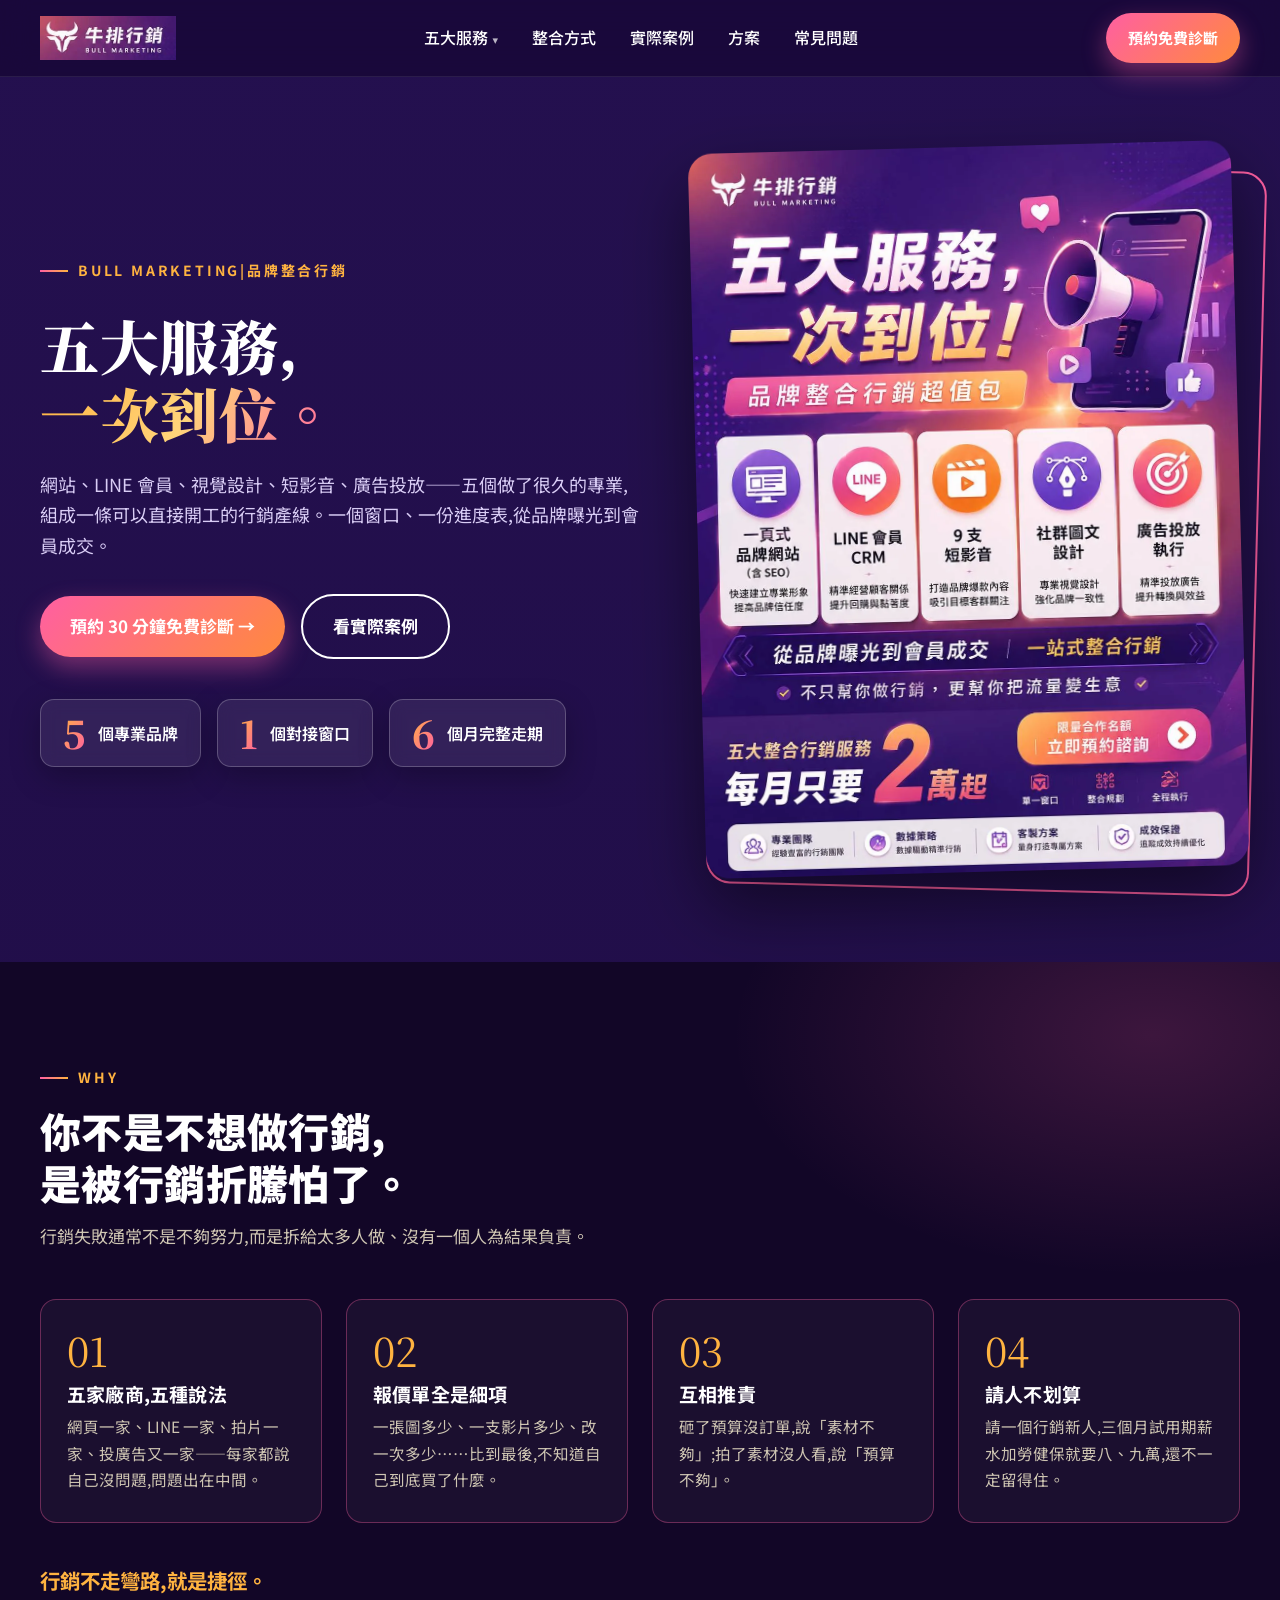
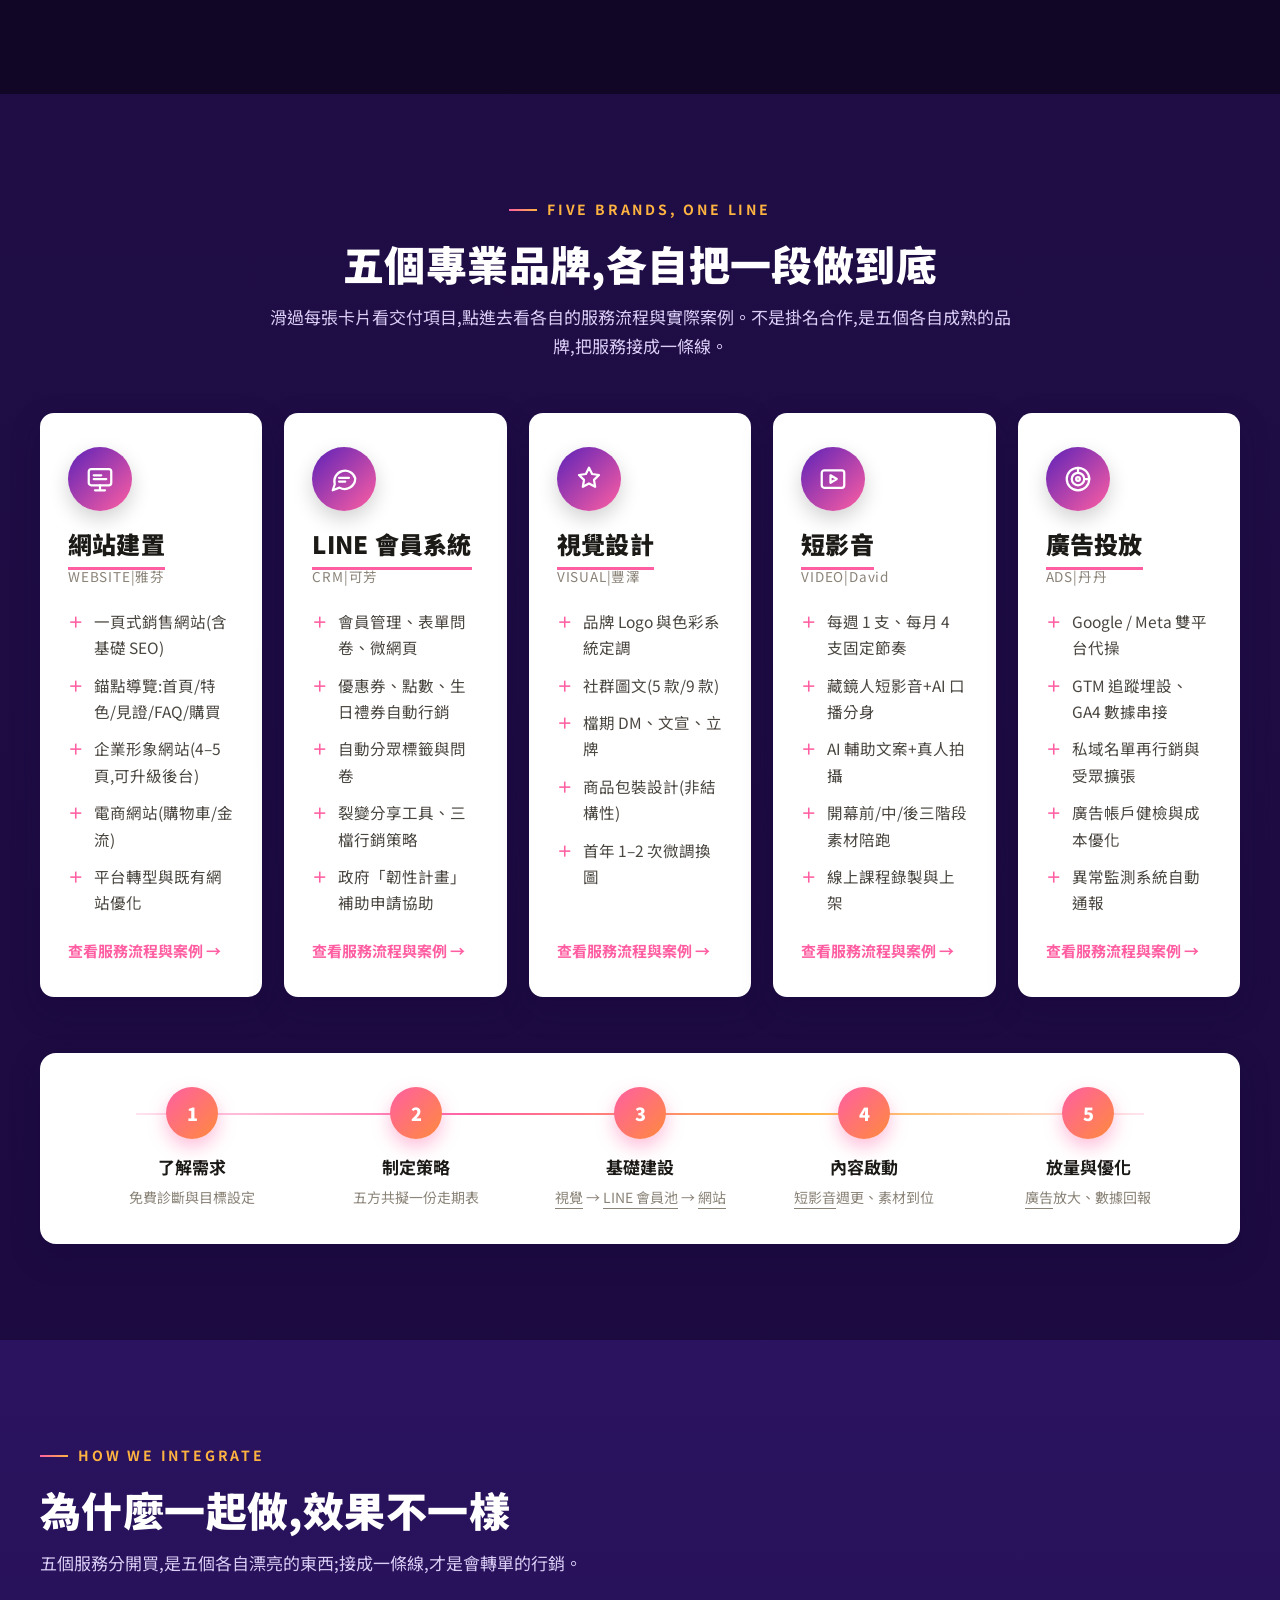
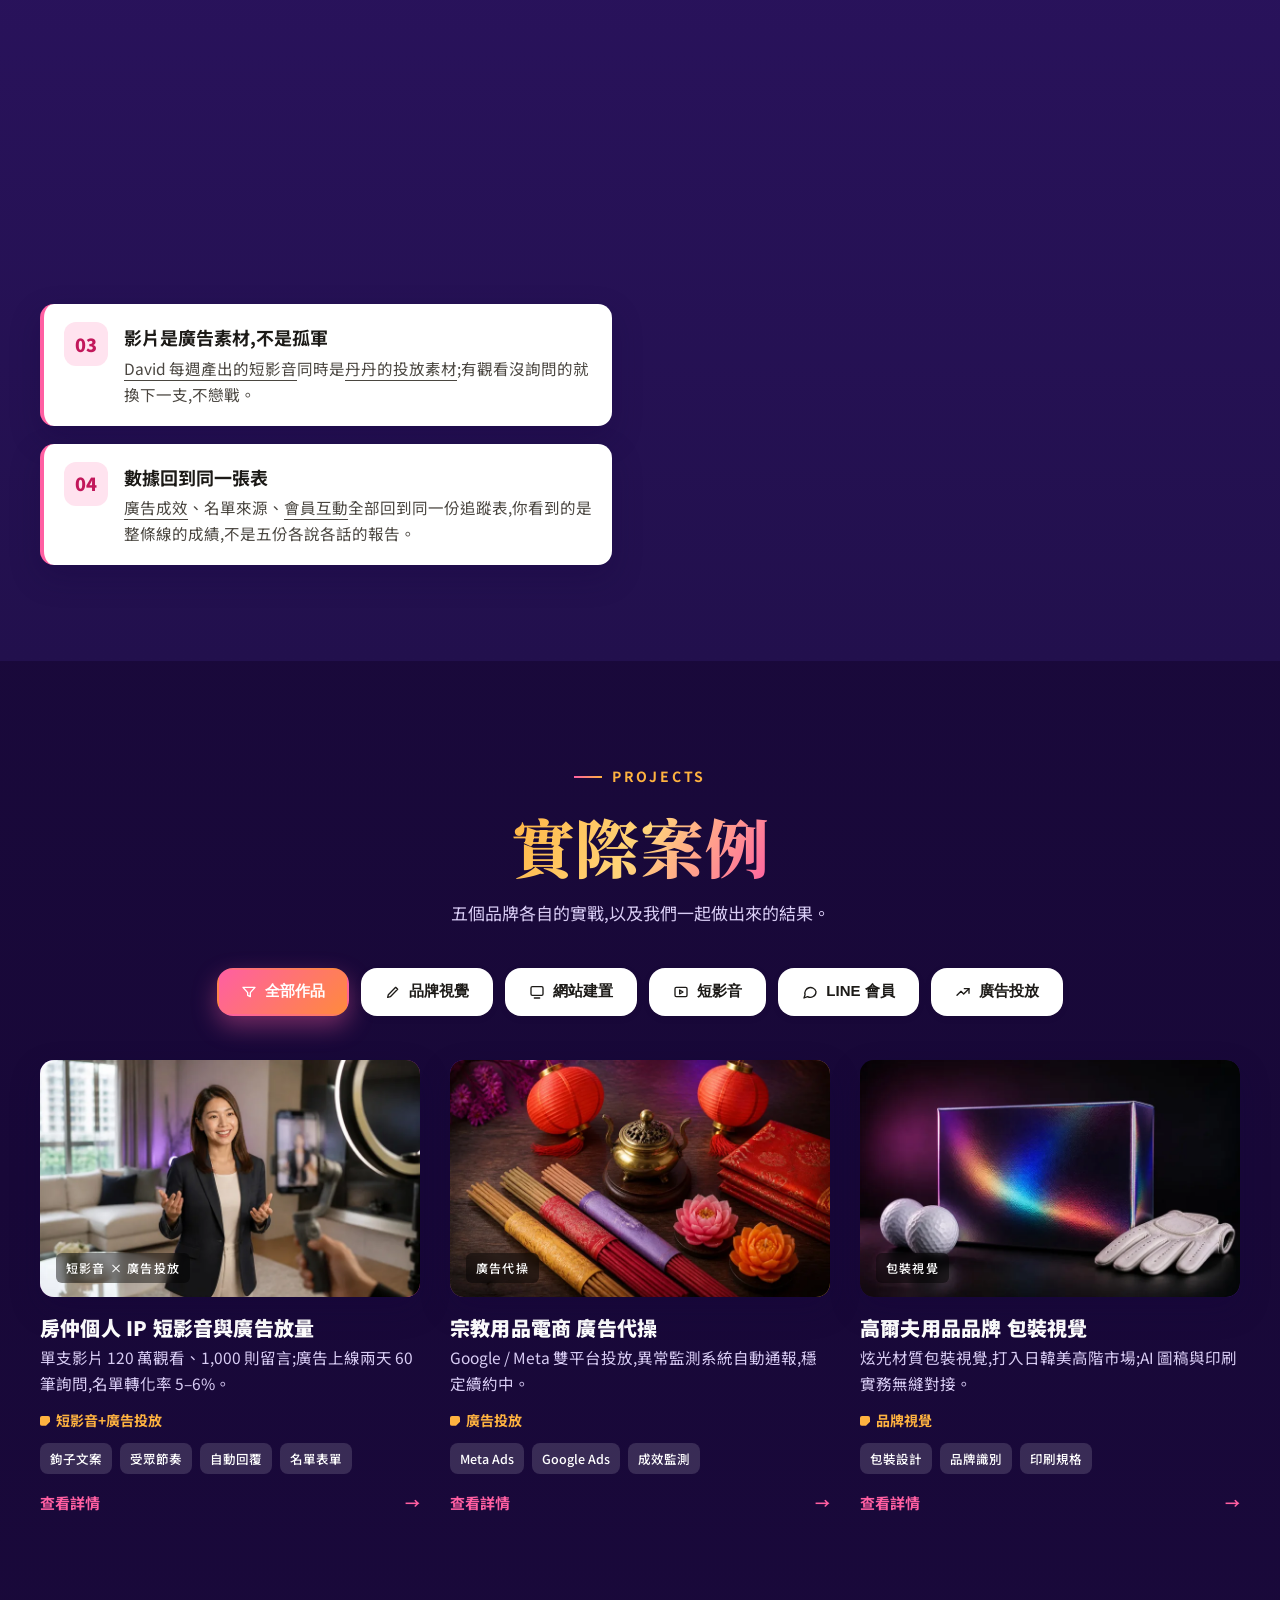
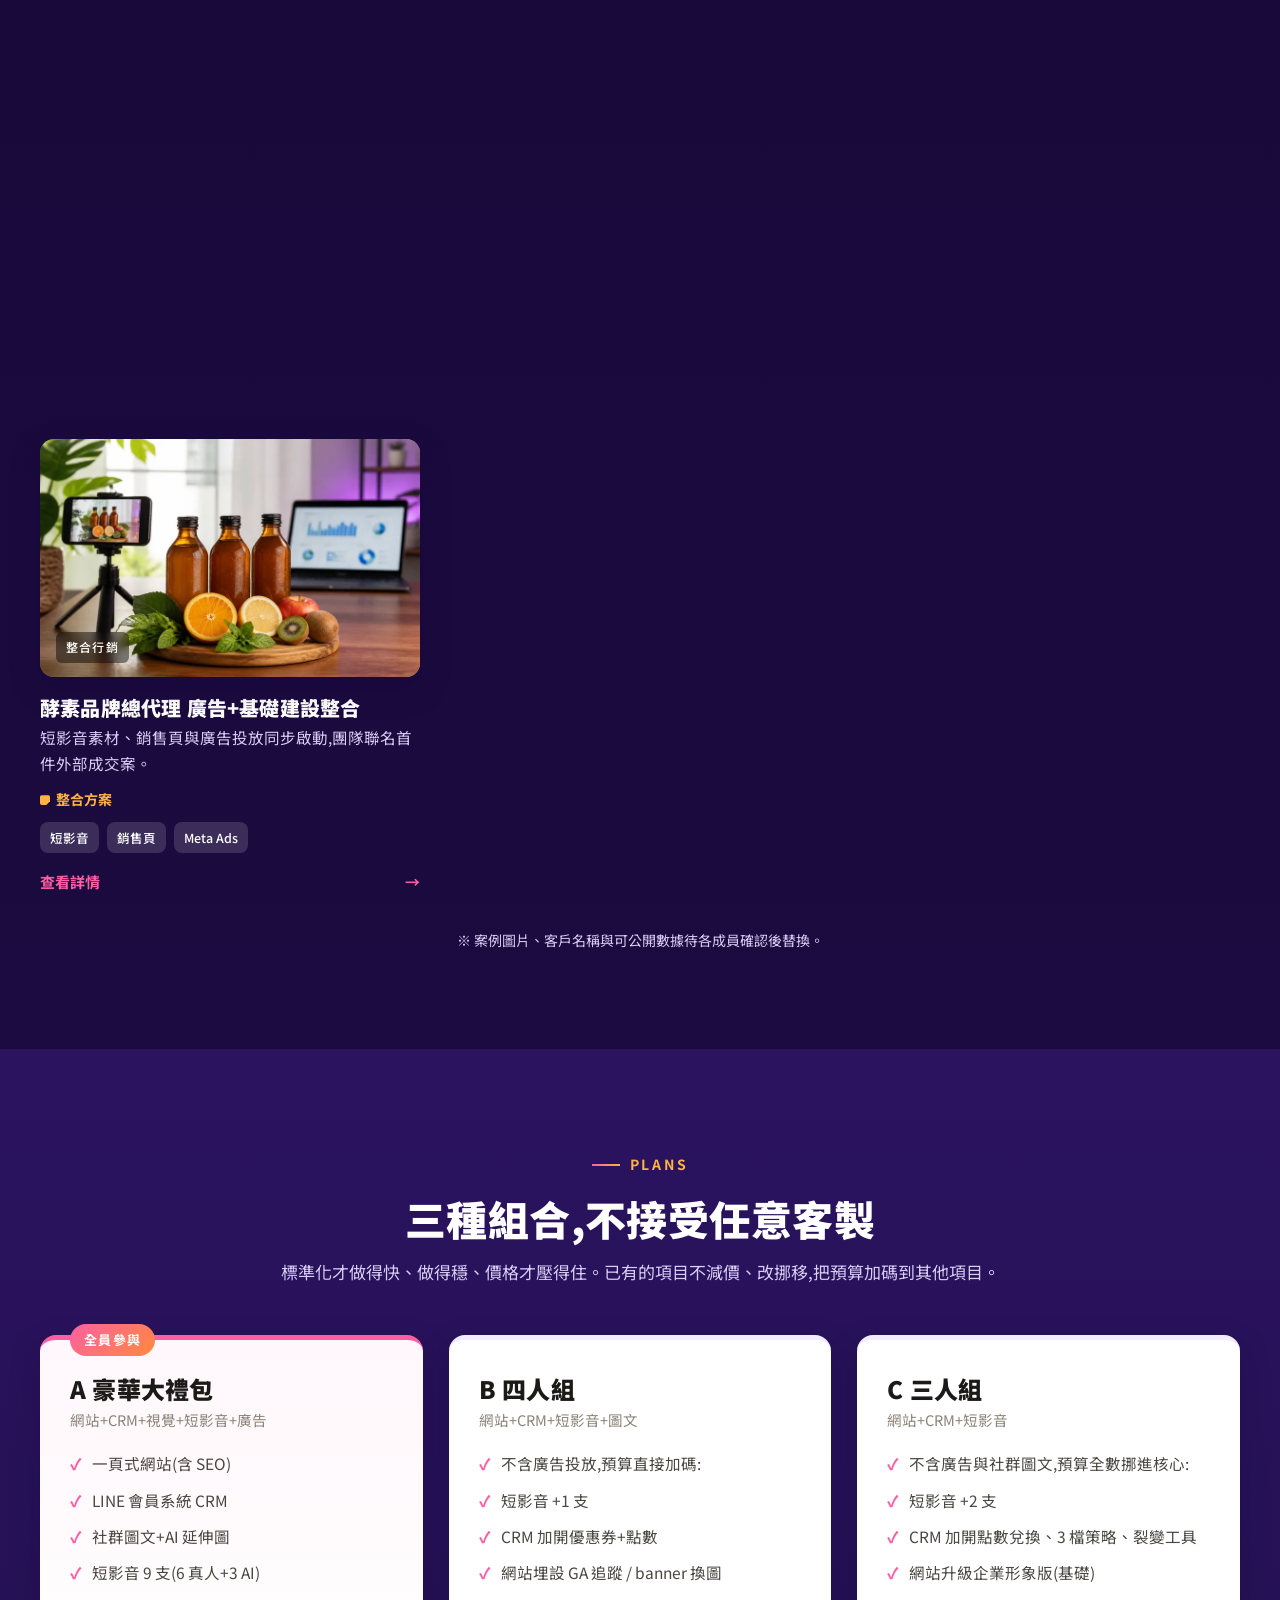
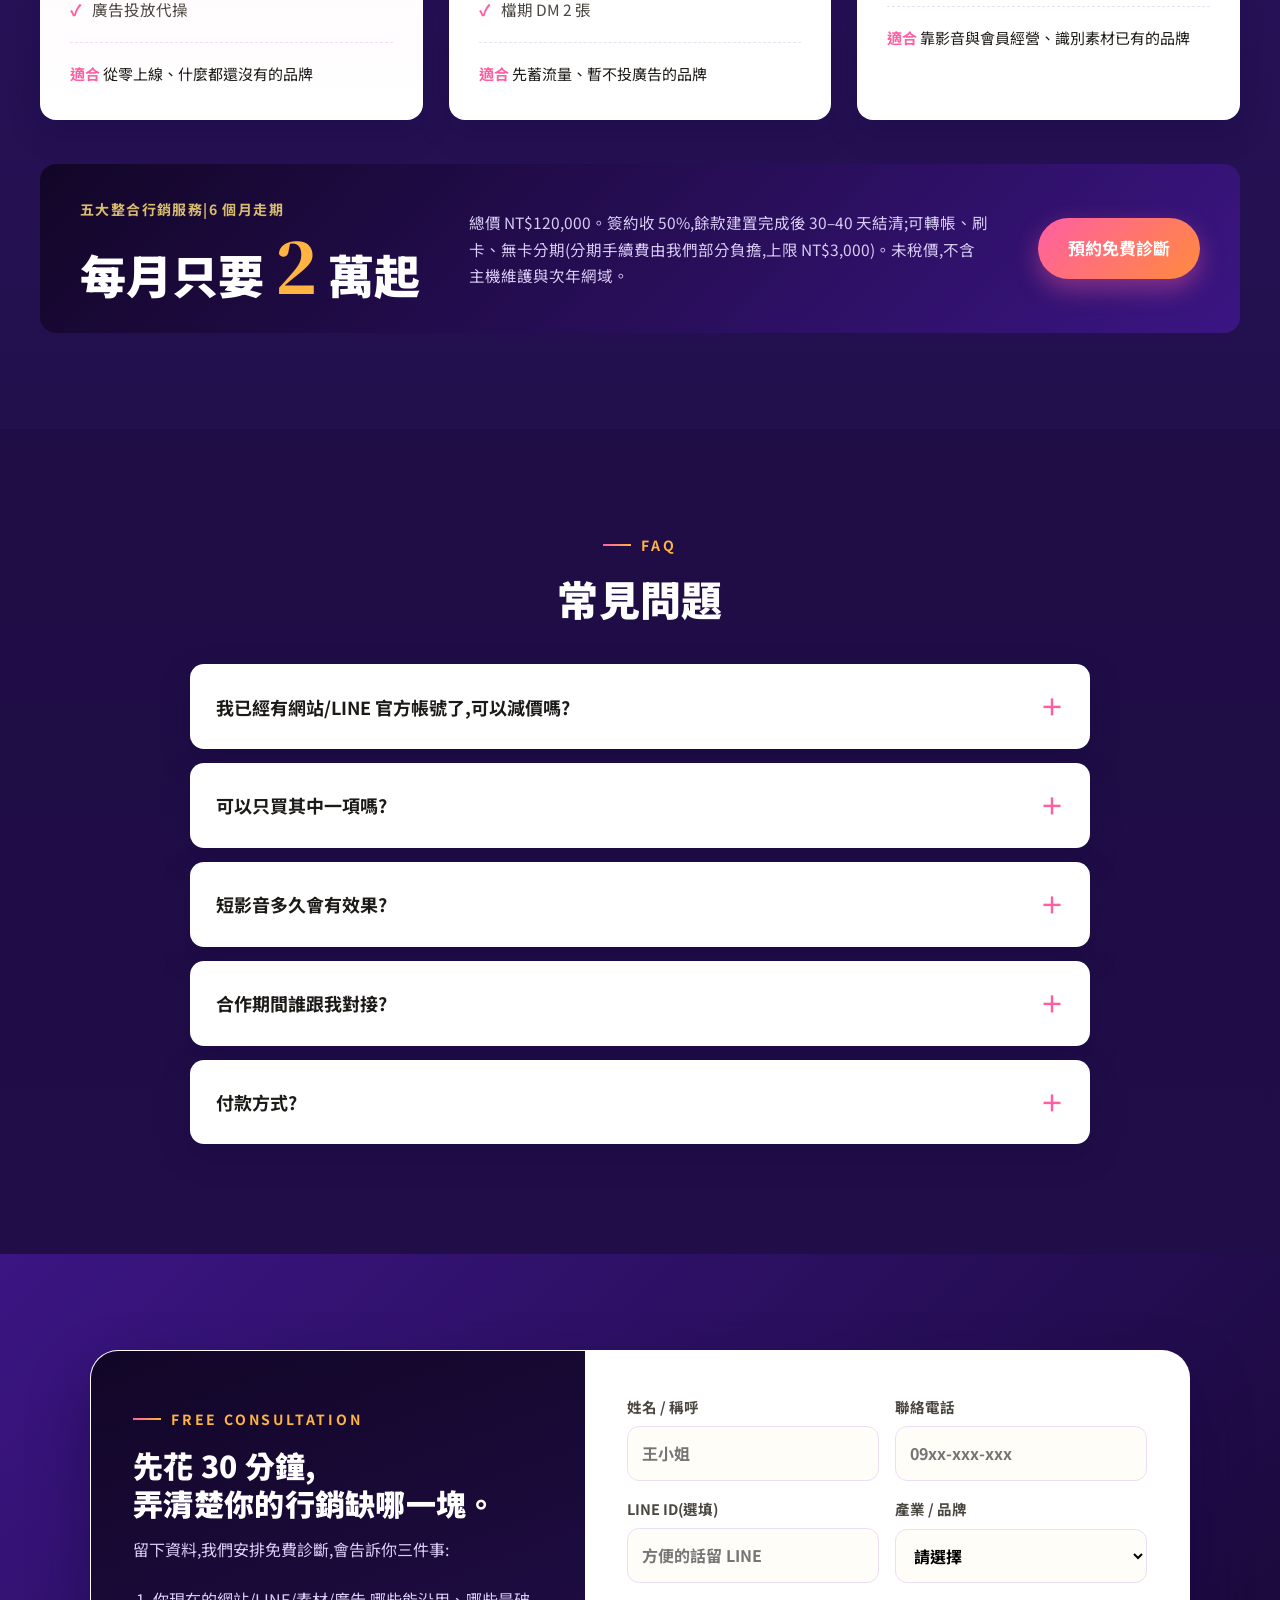
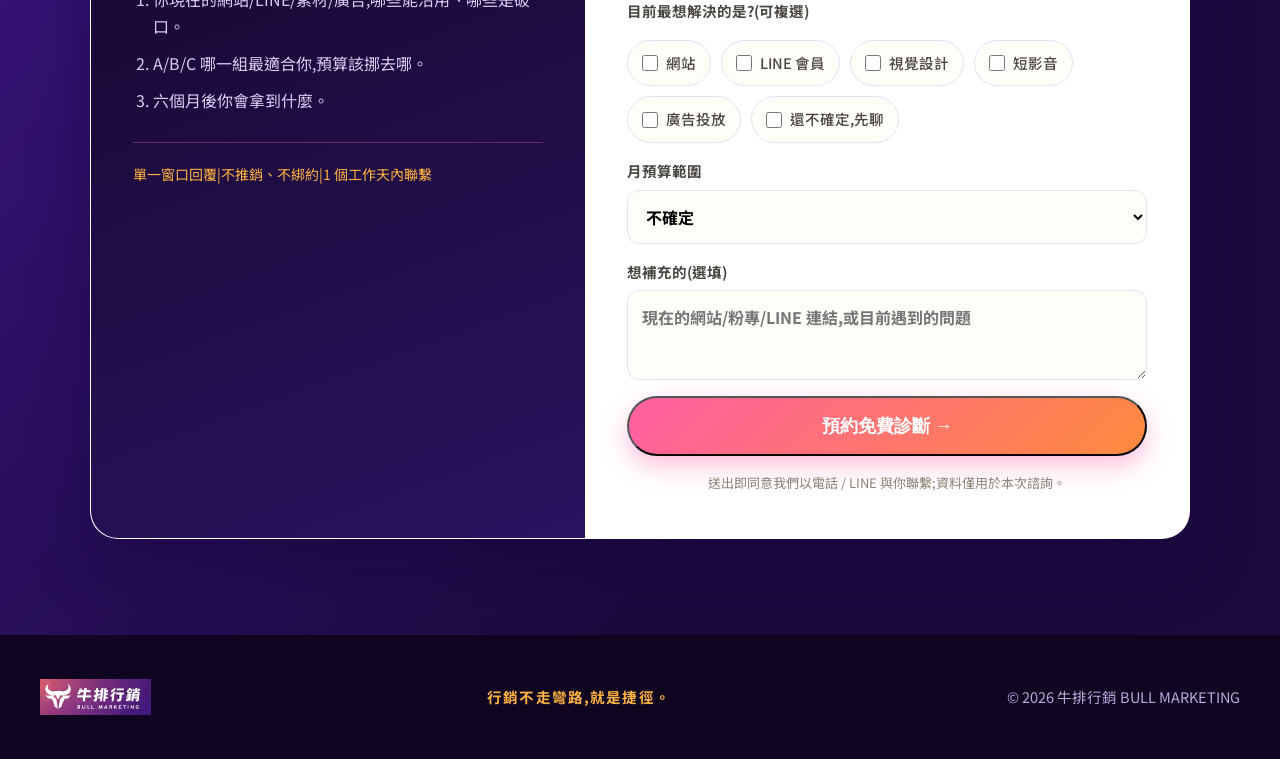
==== commit 96cc1e93: "CSS 連結加版本號,避免快取到舊樣式(五大服務下拉選單被攤平) Co-Authored-By: Claude Fable 5.1 <noreply@anthropic.com>" ====
--- a/index.html
+++ b/index.html
@@ -7,8 +7,8 @@
 <meta name="description" content="網站、LINE 會員、視覺設計、短影音、廣告投放——五個專業一個窗口,六個月走期,把行銷做成一條產線。">
 <link rel="preconnect" href="https://fonts.googleapis.com">
 <link href="https://fonts.googleapis.com/css2?family=Noto+Sans+TC:wght@400;500;700;900&family=Noto+Serif+TC:wght@600;800&display=swap" rel="stylesheet">
-<link rel="stylesheet" href="style.css">
-<link rel="stylesheet" href="theme-purple.css">
+<link rel="stylesheet" href="style.css?v=202609090135">
+<link rel="stylesheet" href="theme-purple.css?v=202609090135">
 </head>
 <body>
 
--- a/style.css
+++ b/style.css
@@ -361,3 +361,18 @@
   .nav li.has-sub>a::after{content:""}
 }
 @media (max-width:640px){.owner .av.photo{width:140px;height:140px}}
+
+/* hero 三數據:玻璃卡強調 */
+.trust{gap:16px;margin-top:40px}
+.trust span{gap:12px;padding:14px 22px;border-radius:14px;background:rgba(255,255,255,.55);border:1px solid rgba(184,150,63,.35);box-shadow:var(--shadow);font-size:16px;font-weight:600;color:var(--ink)}
+.trust b{font-family:"Noto Serif TC",serif;font-size:38px;line-height:1;font-weight:800}
+
+/* 視覺設計分頁:作品集頁 */
+.vd-gallery{display:grid;grid-template-columns:repeat(2,1fr);gap:22px;margin-top:36px}
+.vd-gallery figure{margin:0;background:#fff;border-radius:var(--r);box-shadow:var(--shadow);overflow:hidden;transition:.3s}
+.vd-gallery figure:hover{transform:translateY(-4px);box-shadow:var(--shadow2)}
+.vd-gallery img{width:100%;height:auto;display:block}
+.vd-gallery figcaption{padding:16px 20px 18px}
+.vd-gallery figcaption b{display:block;font-size:18px;color:var(--ink)}
+.vd-gallery figcaption span{display:block;font-size:14.5px;color:var(--ink2);margin-top:4px}
+@media (max-width:640px){.vd-gallery{grid-template-columns:1fr}}
--- a/theme-purple.css
+++ b/theme-purple.css
@@ -126,3 +126,7 @@
 .nav .sub a:hover{background:#f3ebff;color:#5c22b8}
 .nav ul.open .sub a{color:#fff}
 .nav ul.open .sub a:hover{background:transparent;color:var(--pink)}
+
+/* hero 三數據 */
+.trust span{background:rgba(255,255,255,.08);border-color:rgba(255,255,255,.22);color:#fff;backdrop-filter:blur(8px);box-shadow:0 10px 30px rgba(0,0,0,.25)}
+.trust b{background:linear-gradient(120deg,#ffb340,#ff5fa2);-webkit-background-clip:text;background-clip:text;color:transparent}
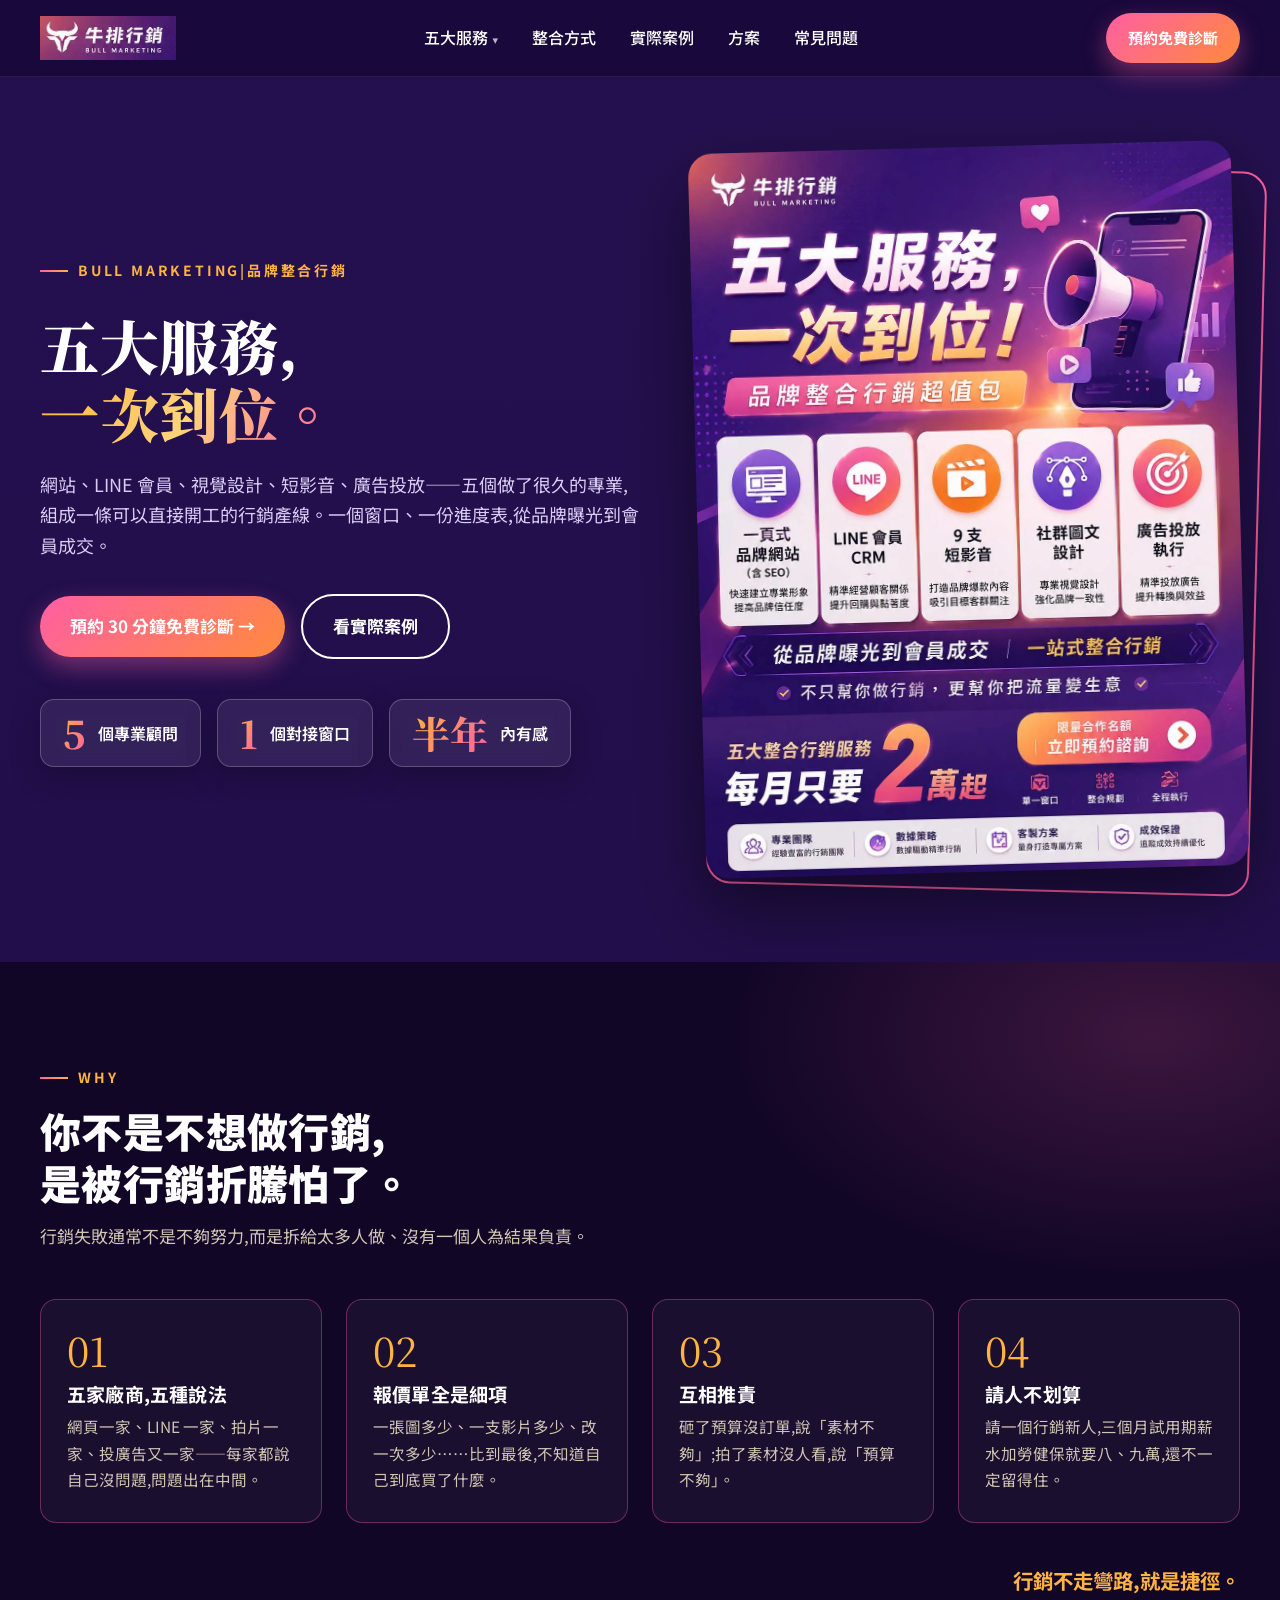
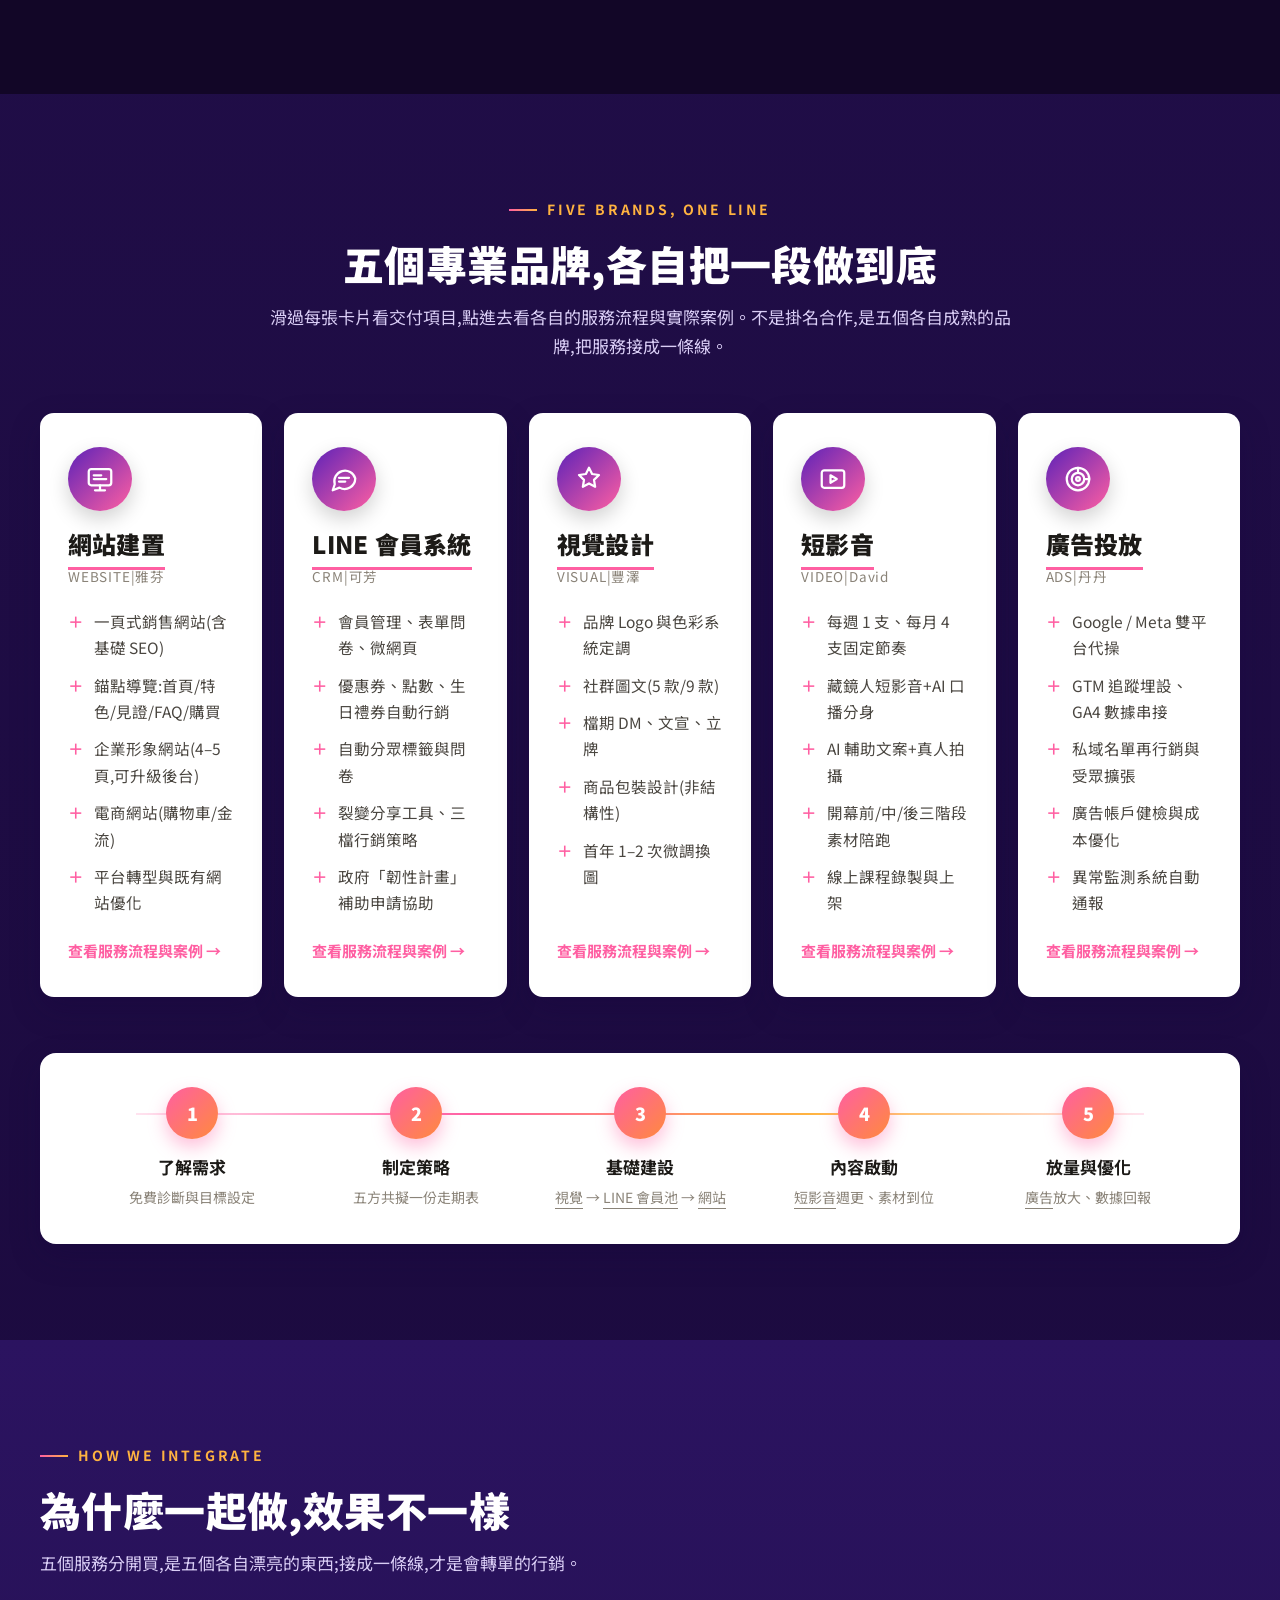
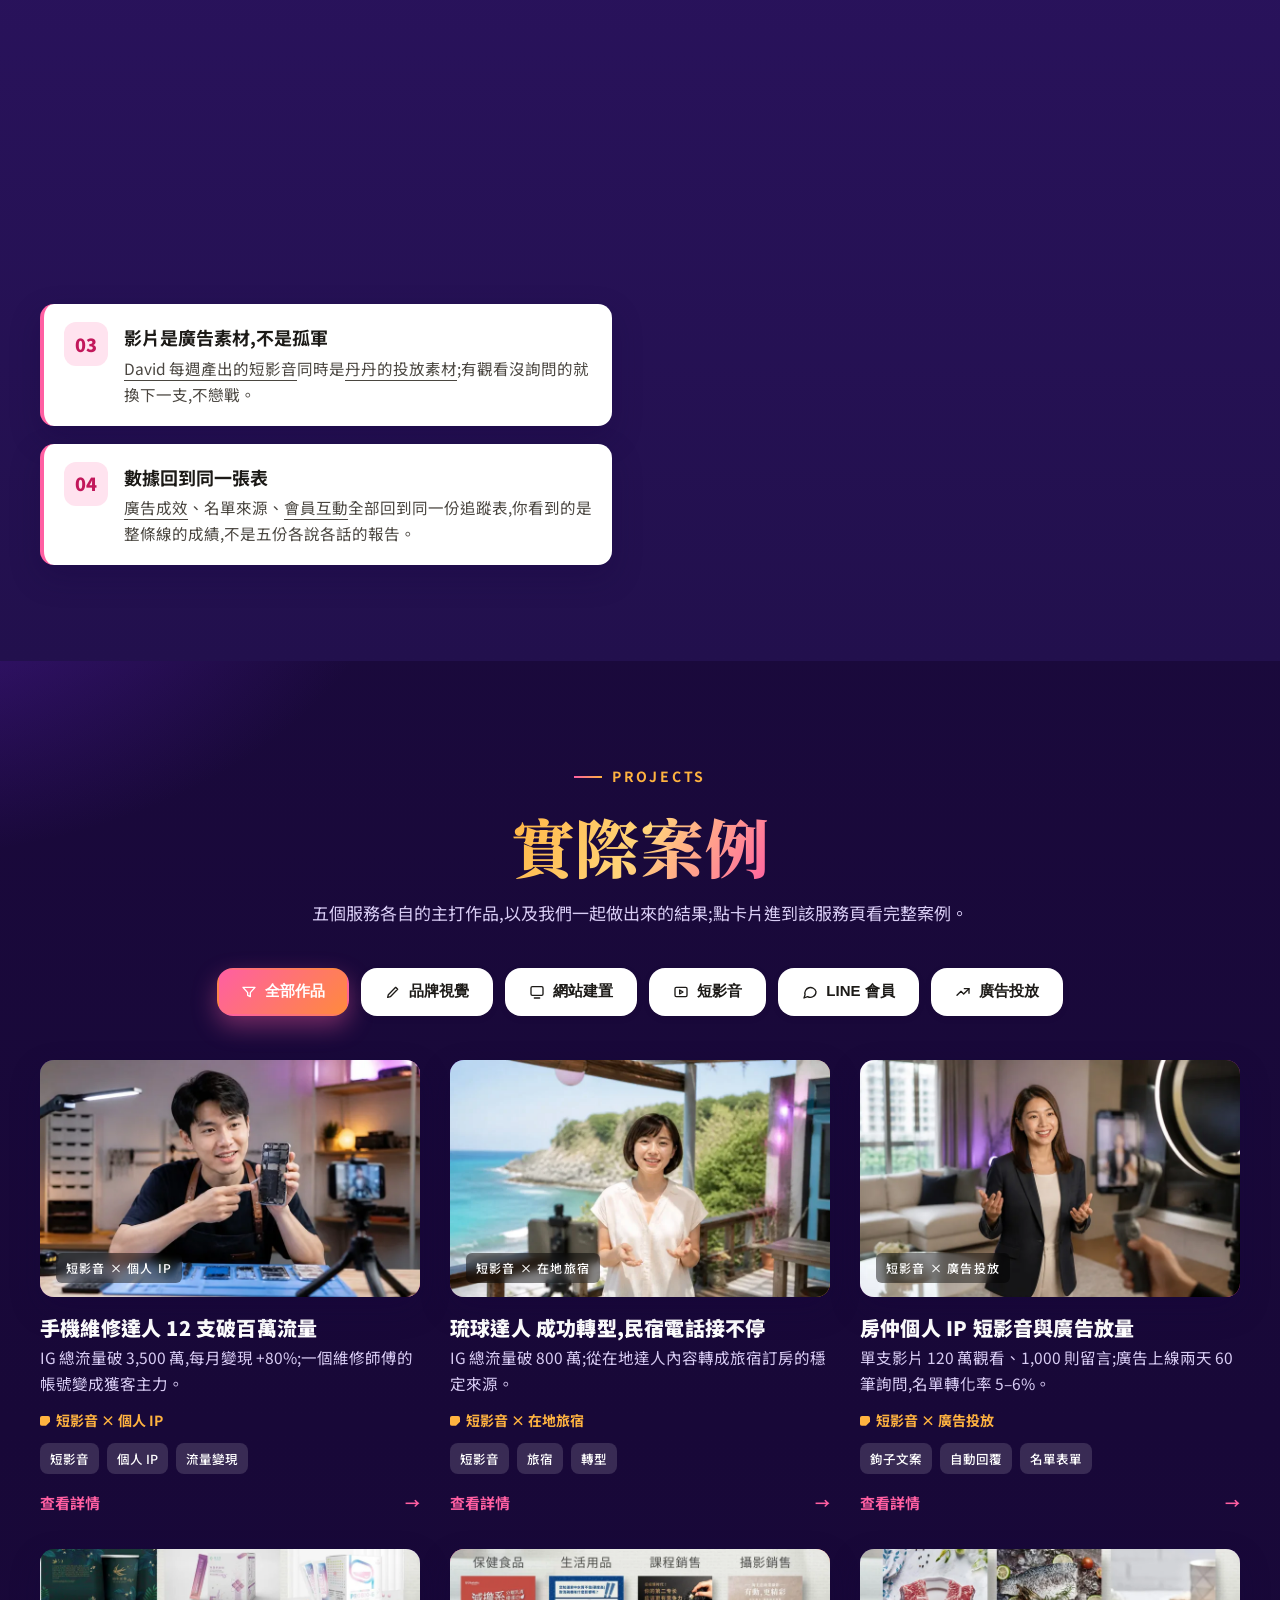
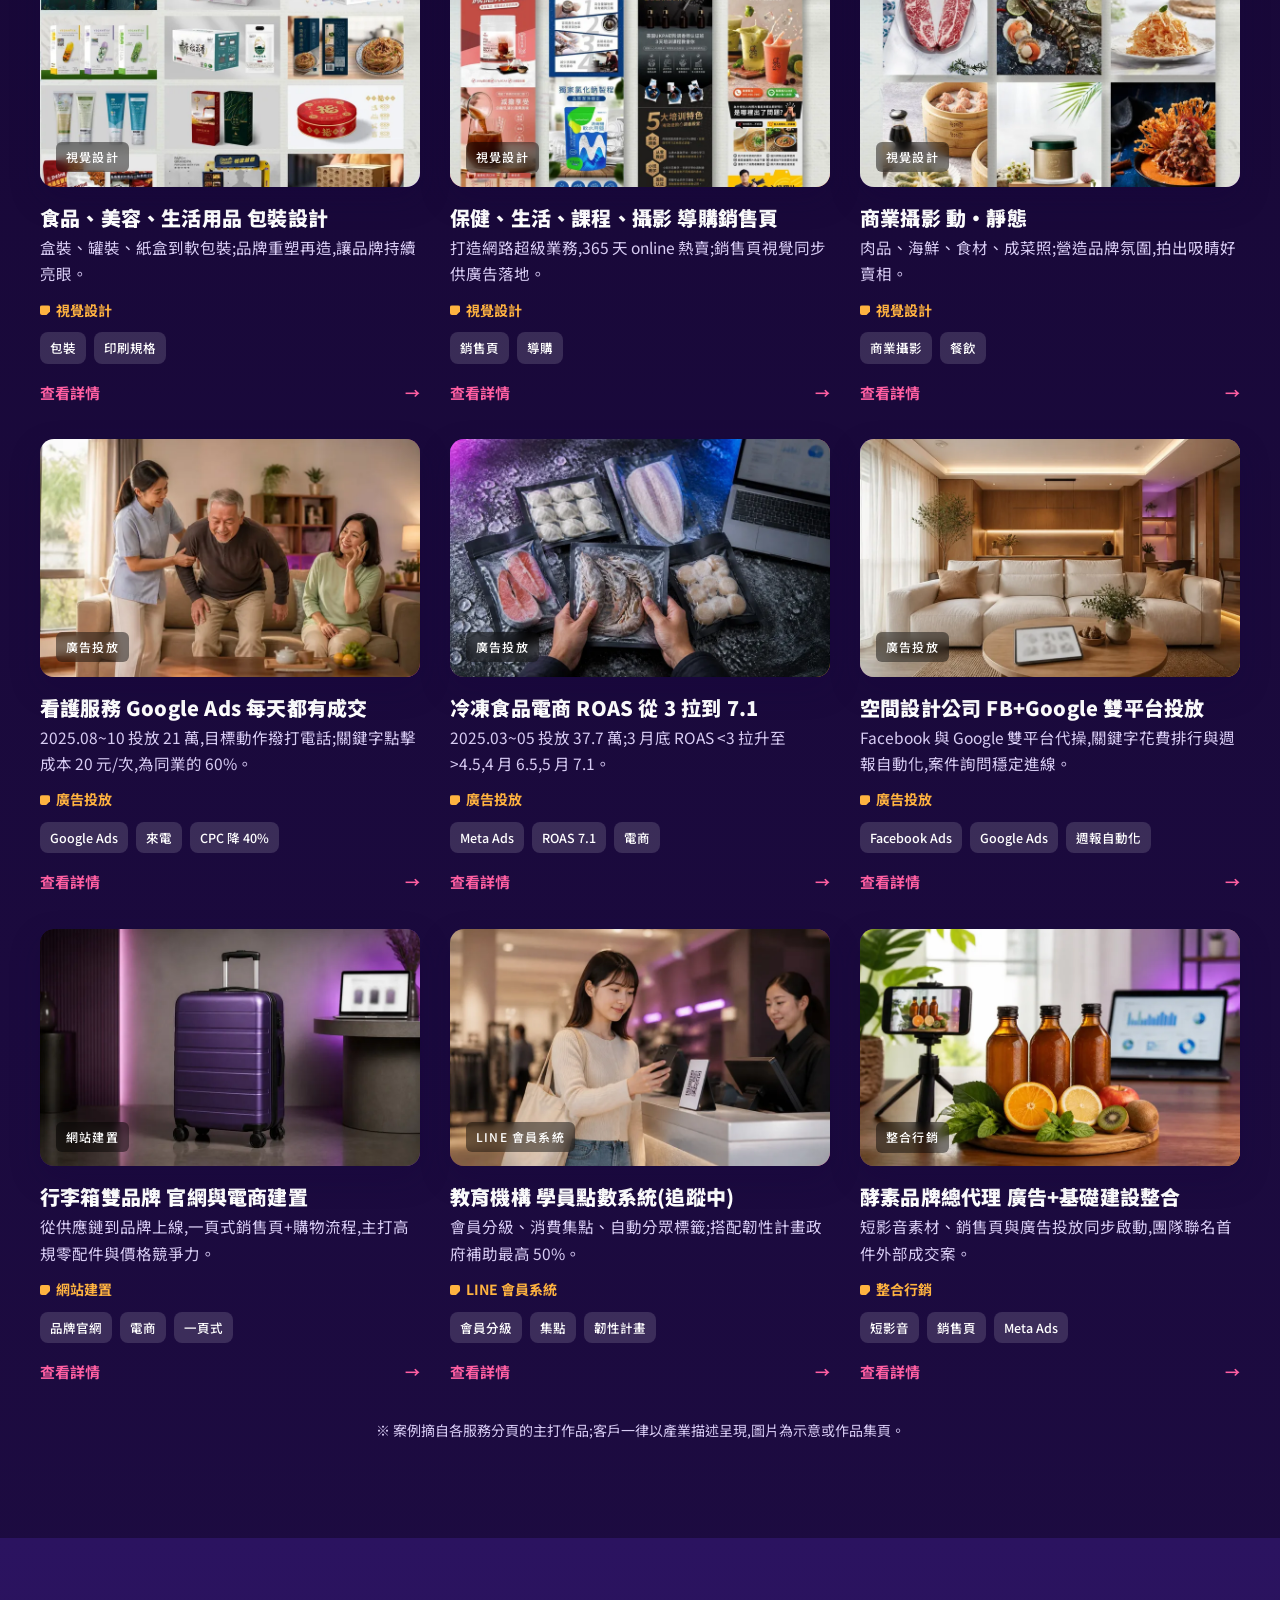
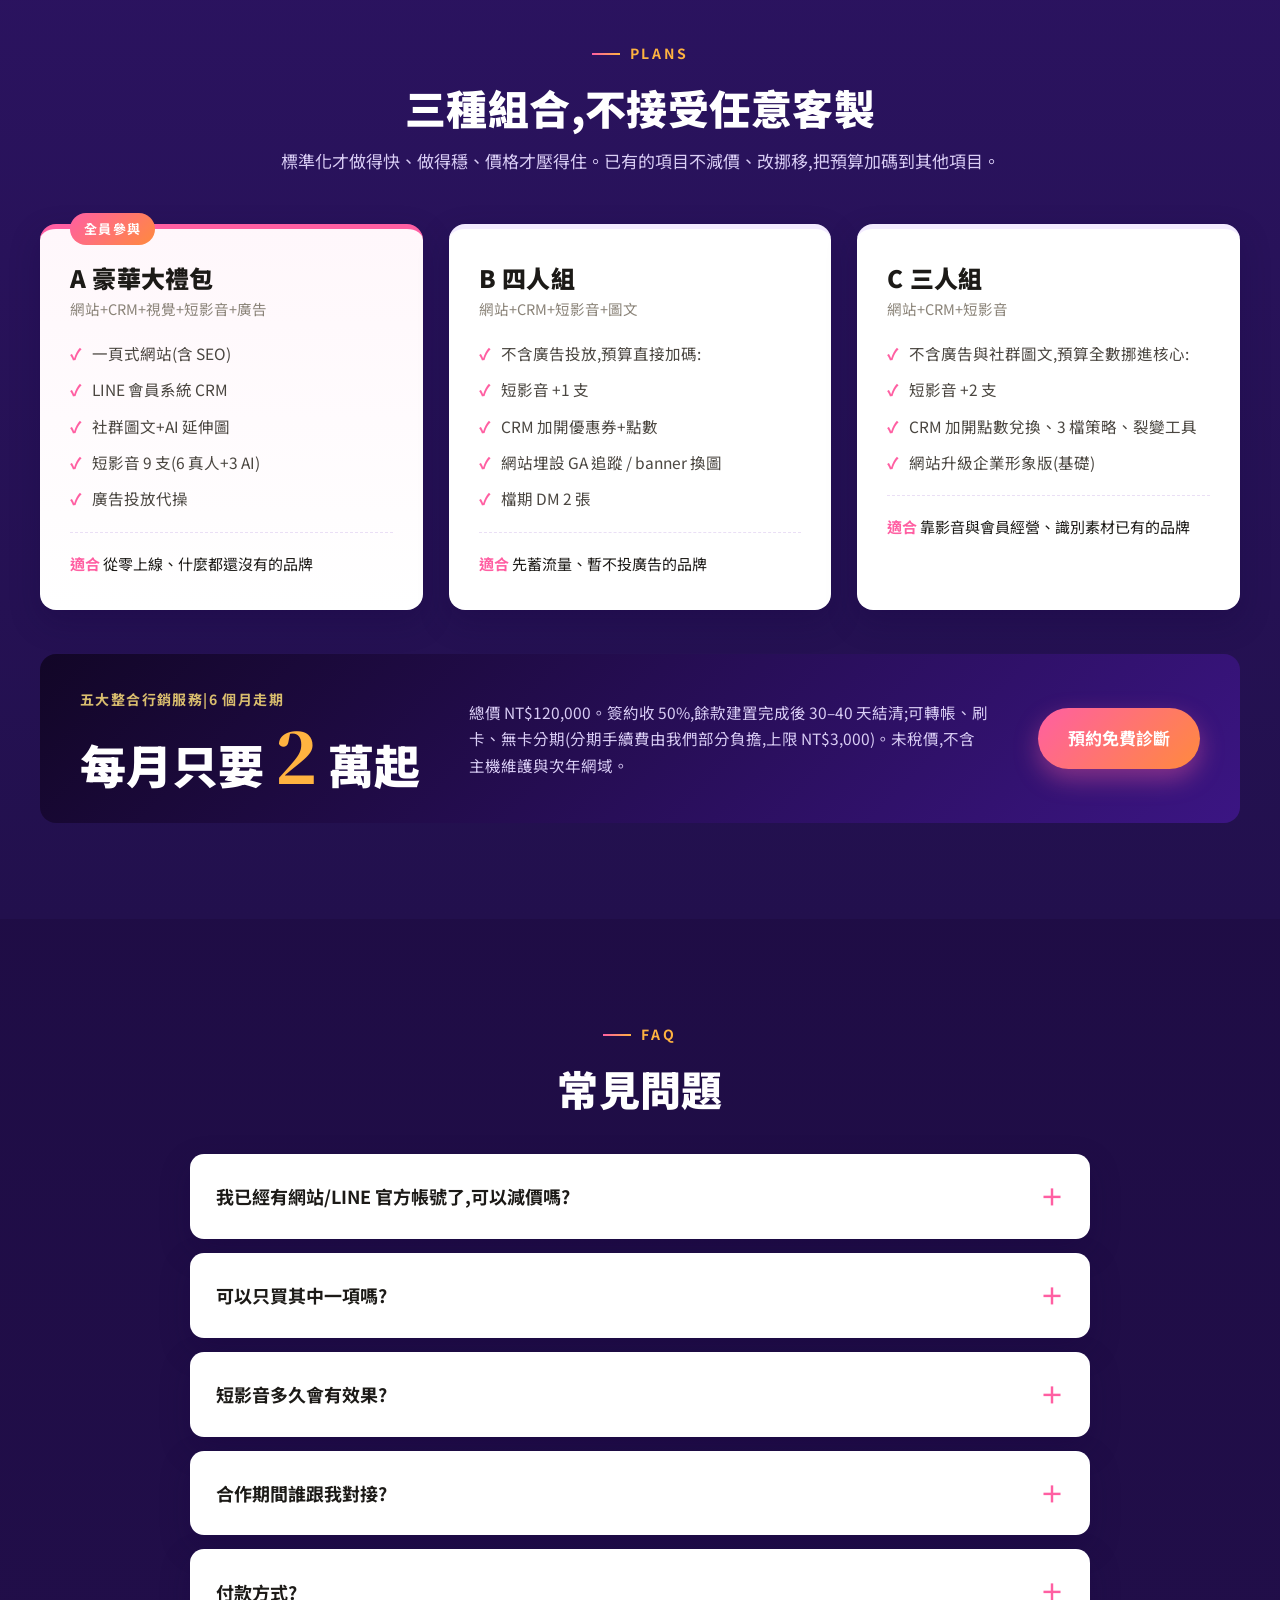
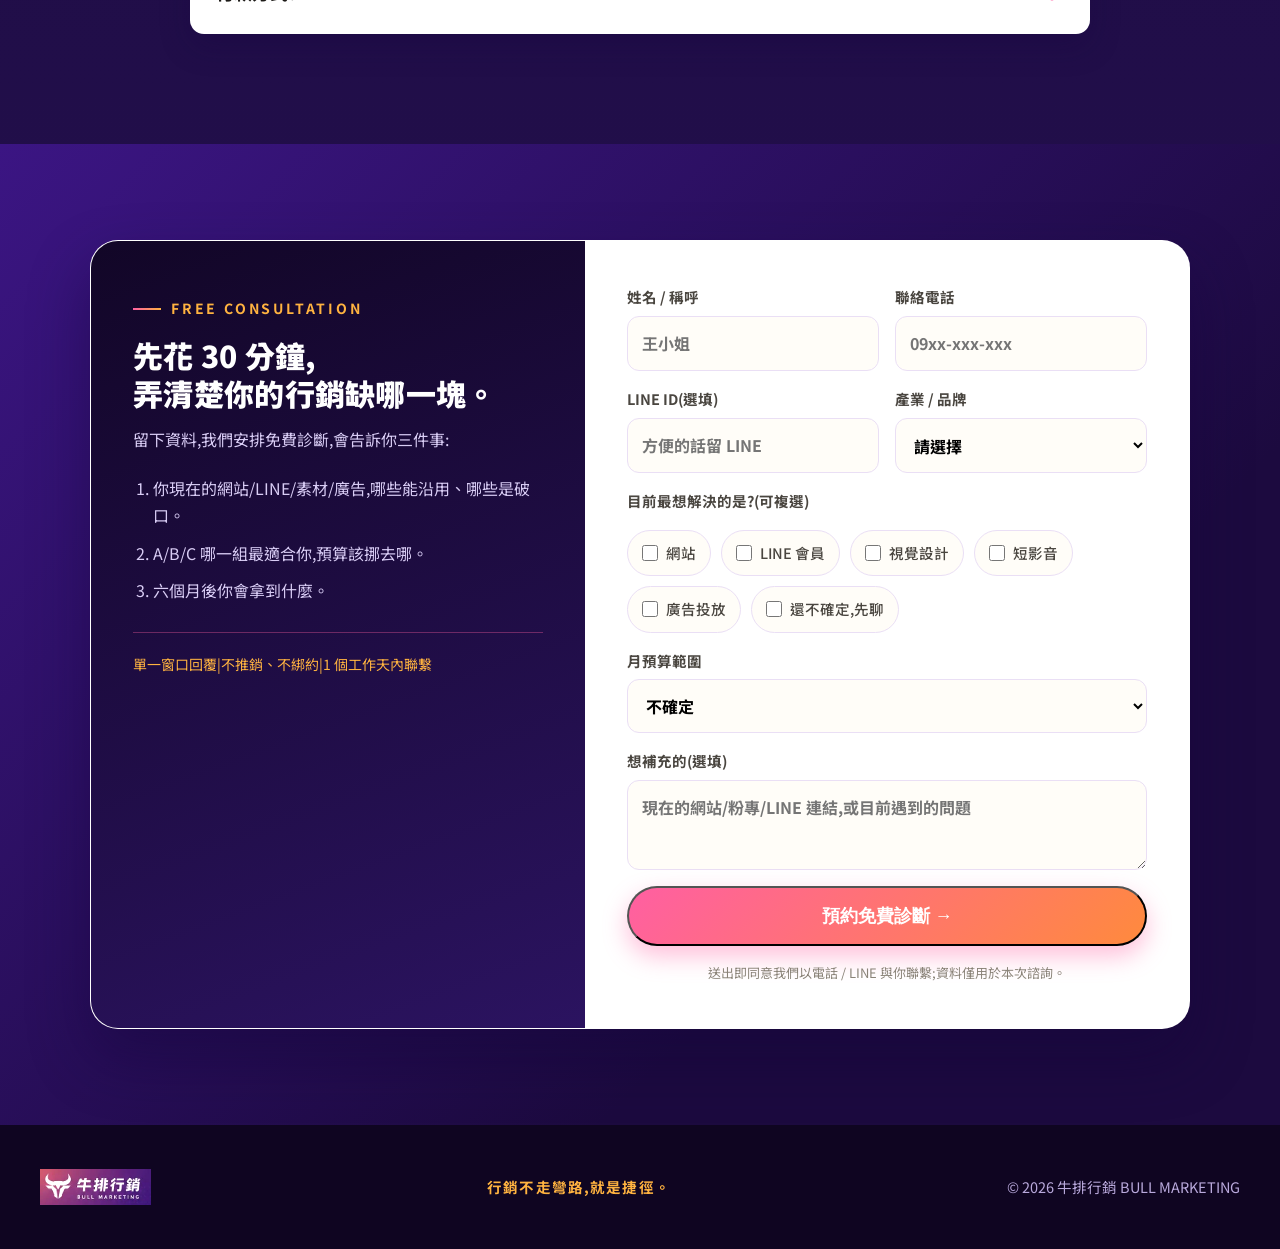
==== commit b88c0917: "首頁實際案例改各分頁主打作品回填(12 張:短影音3/視覺3/廣告3=看護·冷凍電商·空間設計/網站/LINE/整合);廣告頁同類合併相鄰排序;hero 文案 5 個專業顧問·半年內有感;pain-f" ====
--- a/index.html
+++ b/index.html
@@ -47,9 +47,9 @@
         <a class="btn btn-ghost" href="#projects">看實際案例</a>
       </div>
       <div class="trust">
-        <span><b>5</b> 個專業品牌</span>
+        <span><b>5</b> 個專業顧問</span>
         <span><b>1</b> 個對接窗口</span>
-        <span><b>6</b> 個月完整走期</span>
+        <span><b>半年</b> 內有感</span>
       </div>
     </div>
     <div class="kv"><img src="assets/kv-purple.webp" alt="牛排行銷 五大服務一次到位 主視覺"></div>
@@ -200,7 +200,7 @@
     <div class="center">
       <div class="eyebrow" style="justify-content:center">Projects</div>
       <h2 class="h2 serif" style="font-size:clamp(44px,5vw,72px)"><span class="gold-text">實際案例</span></h2>
-      <p class="lead">五個品牌各自的實戰,以及我們一起做出來的結果。</p>
+      <p class="lead">五個服務各自的主打作品,以及我們一起做出來的結果;點卡片進到該服務頁看完整案例。</p>
     </div>
     <div class="filters" id="filters">
       <button class="on" data-f="all"><svg viewBox="0 0 24 24"><path d="M3 5h18l-7 8v6l-4-2v-4z"/></svg>全部作品</button>
@@ -211,72 +211,116 @@
       <button data-f="ads"><svg viewBox="0 0 24 24"><path d="M3 17l6-6 4 4 8-8"/><path d="M14 7h7v7"/></svg>廣告投放</button>
     </div>
     <div class="pj-grid" id="pjGrid">
-
-      <a class="pj reveal" data-c="video ads" href="video.html">
+      <a class="pj reveal" data-c="video" href="video.html#cases">
+        <div class="thumb" style="background:linear-gradient(135deg,#3b1583,#ff5fa2)"><img class="cover" src="assets/cases/video-phone-repair.webp" alt="手機維修達人|短影音 × 個人 IP" loading="lazy"><small>短影音 × 個人 IP</small></div>
+        <h3>手機維修達人 12 支破百萬流量</h3>
+        <p class="desc">IG 總流量破 3,500 萬,每月變現 +80%;一個維修師傅的帳號變成獲客主力。</p>
+        <div class="cat">短影音 × 個人 IP</div>
+        <div class="chips"><span>短影音</span><span>個人 IP</span><span>流量變現</span></div>
+        <div class="more">查看詳情 <i>→</i></div>
+      </a>
+
+      <a class="pj reveal" data-c="video" href="video.html#cases">
+        <div class="thumb" style="background:linear-gradient(135deg,#5c22b8,#ffb340)"><img class="cover" src="assets/cases/video-liuqiu.webp" alt="琉球達人|短影音 × 在地旅宿" loading="lazy"><small>短影音 × 在地旅宿</small></div>
+        <h3>琉球達人 成功轉型,民宿電話接不停</h3>
+        <p class="desc">IG 總流量破 800 萬;從在地達人內容轉成旅宿訂房的穩定來源。</p>
+        <div class="cat">短影音 × 在地旅宿</div>
+        <div class="chips"><span>短影音</span><span>旅宿</span><span>轉型</span></div>
+        <div class="more">查看詳情 <i>→</i></div>
+      </a>
+
+      <a class="pj reveal" data-c="video ads" href="video.html#cases">
         <div class="thumb" style="background:linear-gradient(135deg,#3b1583,#ff5fa2)"><img class="cover" src="assets/cases/realtor-ip.webp" alt="房產個人 IP|短影音 × 廣告投放" loading="lazy"><small>短影音 × 廣告投放</small></div>
         <h3>房仲個人 IP 短影音與廣告放量</h3>
         <p class="desc">單支影片 120 萬觀看、1,000 則留言;廣告上線兩天 60 筆詢問,名單轉化率 5–6%。</p>
-        <div class="cat">短影音+廣告投放</div>
-        <div class="chips"><span>鉤子文案</span><span>受眾節奏</span><span>自動回覆</span><span>名單表單</span></div>
-        <div class="more">查看詳情 <i>→</i></div>
-      </a>
-
-      <a class="pj reveal" data-c="ads" href="ads.html">
-        <div class="thumb" style="background:linear-gradient(135deg,#5c22b8,#ffb340)"><img class="cover" src="assets/cases/religious-ecom.webp" alt="宗教用品電商|廣告代操" loading="lazy"><small>廣告代操</small></div>
-        <h3>宗教用品電商 廣告代操</h3>
-        <p class="desc">Google / Meta 雙平台投放,異常監測系統自動通報,穩定續約中。</p>
+        <div class="cat">短影音 × 廣告投放</div>
+        <div class="chips"><span>鉤子文案</span><span>自動回覆</span><span>名單表單</span></div>
+        <div class="more">查看詳情 <i>→</i></div>
+      </a>
+
+      <a class="pj reveal" data-c="visual" href="visual.html#cases">
+        <div class="thumb" style="background:linear-gradient(135deg,#120627,#5c22b8)"><img class="cover" src="assets/cases/visual-packaging.webp" alt="品牌包裝設計|視覺設計" loading="lazy"><small>視覺設計</small></div>
+        <h3>食品、美容、生活用品 包裝設計</h3>
+        <p class="desc">盒裝、罐裝、紙盒到軟包裝;品牌重塑再造,讓品牌持續亮眼。</p>
+        <div class="cat">視覺設計</div>
+        <div class="chips"><span>包裝</span><span>印刷規格</span></div>
+        <div class="more">查看詳情 <i>→</i></div>
+      </a>
+
+      <a class="pj reveal" data-c="visual" href="visual.html#cases">
+        <div class="thumb" style="background:linear-gradient(135deg,#ff5fa2,#ff8a3d)"><img class="cover" src="assets/cases/visual-landing.webp" alt="導購銷售頁|視覺設計" loading="lazy"><small>視覺設計</small></div>
+        <h3>保健、生活、課程、攝影 導購銷售頁</h3>
+        <p class="desc">打造網路超級業務,365 天 online 熱賣;銷售頁視覺同步供廣告落地。</p>
+        <div class="cat">視覺設計</div>
+        <div class="chips"><span>銷售頁</span><span>導購</span></div>
+        <div class="more">查看詳情 <i>→</i></div>
+      </a>
+
+      <a class="pj reveal" data-c="visual" href="visual.html#cases">
+        <div class="thumb" style="background:linear-gradient(135deg,#2b1360,#8e44ad)"><img class="cover" src="assets/cases/visual-photo.webp" alt="商業攝影|視覺設計" loading="lazy"><small>視覺設計</small></div>
+        <h3>商業攝影 動・靜態</h3>
+        <p class="desc">肉品、海鮮、食材、成菜照;營造品牌氛圍,拍出吸睛好賣相。</p>
+        <div class="cat">視覺設計</div>
+        <div class="chips"><span>商業攝影</span><span>餐飲</span></div>
+        <div class="more">查看詳情 <i>→</i></div>
+      </a>
+
+      <a class="pj reveal" data-c="ads" href="ads.html#cases">
+        <div class="thumb" style="background:linear-gradient(135deg,#1c0a3f,#ff5fa2)"><img class="cover" src="assets/cases/ads-homecare.webp" alt="看護服務|廣告投放" loading="lazy"><small>廣告投放</small></div>
+        <h3>看護服務 Google Ads 每天都有成交</h3>
+        <p class="desc">2025.08~10 投放 21 萬,目標動作撥打電話;關鍵字點擊成本 20 元/次,為同業的 60%。</p>
         <div class="cat">廣告投放</div>
-        <div class="chips"><span>Meta Ads</span><span>Google Ads</span><span>成效監測</span></div>
-        <div class="more">查看詳情 <i>→</i></div>
-      </a>
-
-      <a class="pj reveal" data-c="visual" href="visual.html">
-        <div class="thumb" style="background:linear-gradient(135deg,#120627,#5c22b8)"><img class="cover" src="assets/cases/golf-packaging.webp" alt="高爾夫用品|包裝視覺" loading="lazy"><small>包裝視覺</small></div>
-        <h3>高爾夫用品品牌 包裝視覺</h3>
-        <p class="desc">炫光材質包裝視覺,打入日韓美高階市場;AI 圖稿與印刷實務無縫對接。</p>
-        <div class="cat">品牌視覺</div>
-        <div class="chips"><span>包裝設計</span><span>品牌識別</span><span>印刷規格</span></div>
-        <div class="more">查看詳情 <i>→</i></div>
-      </a>
-
-      <a class="pj reveal" data-c="visual" href="visual.html">
-        <div class="thumb" style="background:linear-gradient(135deg,#ff5fa2,#ff8a3d)"><img class="cover" src="assets/cases/beauty-brand.webp" alt="美業品牌|品牌重設定" loading="lazy"><small>品牌重設定</small></div>
-        <h3>美業新品牌 全套識別重設定</h3>
-        <p class="desc">從 Logo、色彩到社群圖文與檔期 DM 一次到位,後續社群代操延續同一套視覺。</p>
-        <div class="cat">品牌視覺</div>
-        <div class="chips"><span>Logo</span><span>社群圖文</span><span>檔期 DM</span></div>
-        <div class="more">查看詳情 <i>→</i></div>
-      </a>
-
-      <a class="pj reveal" data-c="web visual" href="web.html">
-        <div class="thumb" style="background:linear-gradient(135deg,#2b1360,#8e44ad)"><img class="cover" src="assets/cases/luggage-web.webp" alt="行李箱品牌|品牌網站" loading="lazy"><small>品牌網站</small></div>
-        <h3>行李箱品牌 官網與電商建置</h3>
+        <div class="chips"><span>Google Ads</span><span>來電</span><span>CPC 降 40%</span></div>
+        <div class="more">查看詳情 <i>→</i></div>
+      </a>
+
+      <a class="pj reveal" data-c="ads" href="ads.html#cases">
+        <div class="thumb" style="background:linear-gradient(135deg,#4a1d9e,#ffb340)"><img class="cover" src="assets/cases/ads-frozen.webp" alt="冷凍食品電商|廣告投放" loading="lazy"><small>廣告投放</small></div>
+        <h3>冷凍食品電商 ROAS 從 3 拉到 7.1</h3>
+        <p class="desc">2025.03~05 投放 37.7 萬;3 月底 ROAS &lt;3 拉升至 &gt;4.5,4 月 6.5,5 月 7.1。</p>
+        <div class="cat">廣告投放</div>
+        <div class="chips"><span>Meta Ads</span><span>ROAS 7.1</span><span>電商</span></div>
+        <div class="more">查看詳情 <i>→</i></div>
+      </a>
+
+      <a class="pj reveal" data-c="ads" href="ads.html#cases">
+        <div class="thumb" style="background:linear-gradient(135deg,#5c22b8,#ffb340)"><img class="cover" src="assets/cases/ads-interior.webp" alt="空間設計|廣告投放" loading="lazy"><small>廣告投放</small></div>
+        <h3>空間設計公司 FB+Google 雙平台投放</h3>
+        <p class="desc">Facebook 與 Google 雙平台代操,關鍵字花費排行與週報自動化,案件詢問穩定進線。</p>
+        <div class="cat">廣告投放</div>
+        <div class="chips"><span>Facebook Ads</span><span>Google Ads</span><span>週報自動化</span></div>
+        <div class="more">查看詳情 <i>→</i></div>
+      </a>
+
+      <a class="pj reveal" data-c="web visual" href="web.html#cases">
+        <div class="thumb" style="background:linear-gradient(135deg,#2b1360,#8e44ad)"><img class="cover" src="assets/cases/luggage-web.webp" alt="行李箱品牌|網站建置" loading="lazy"><small>網站建置</small></div>
+        <h3>行李箱雙品牌 官網與電商建置</h3>
         <p class="desc">從供應鏈到品牌上線,一頁式銷售頁+購物流程,主打高規零配件與價格競爭力。</p>
         <div class="cat">網站建置</div>
-        <div class="chips"><span>一頁式</span><span>電商</span><span>金流串接</span></div>
-        <div class="more">查看詳情 <i>→</i></div>
-      </a>
-
-      <a class="pj reveal" data-c="crm" href="crm.html">
-        <div class="thumb" style="background:linear-gradient(135deg,#1c0a3f,#ff5fa2)"><img class="cover" src="assets/cases/line-crm.webp" alt="LINE 會員|CRM 建置" loading="lazy"><small>CRM 建置</small></div>
-        <h3>連鎖門市 LINE 會員點數系統</h3>
+        <div class="chips"><span>品牌官網</span><span>電商</span><span>一頁式</span></div>
+        <div class="more">查看詳情 <i>→</i></div>
+      </a>
+
+      <a class="pj reveal" data-c="crm" href="crm.html#cases">
+        <div class="thumb" style="background:linear-gradient(135deg,#1c0a3f,#ff5fa2)"><img class="cover" src="assets/cases/line-crm.webp" alt="LINE 會員|LINE 會員系統" loading="lazy"><small>LINE 會員系統</small></div>
+        <h3>教育機構 學員點數系統(追蹤中)</h3>
         <p class="desc">會員分級、消費集點、自動分眾標籤;搭配韌性計畫政府補助最高 50%。</p>
-        <div class="cat">LINE 會員</div>
-        <div class="chips"><span>會員分級</span><span>集點兌換</span><span>政府補助</span></div>
-        <div class="more">查看詳情 <i>→</i></div>
-      </a>
-
-      <a class="pj reveal" data-c="video ads web" href="video.html">
+        <div class="cat">LINE 會員系統</div>
+        <div class="chips"><span>會員分級</span><span>集點</span><span>韌性計畫</span></div>
+        <div class="more">查看詳情 <i>→</i></div>
+      </a>
+
+      <a class="pj reveal" data-c="video ads web" href="video.html#cases">
         <div class="thumb" style="background:linear-gradient(135deg,#4a1d9e,#ffb340)"><img class="cover" src="assets/cases/enzyme-integrated.webp" alt="酵素總代理|整合行銷" loading="lazy"><small>整合行銷</small></div>
         <h3>酵素品牌總代理 廣告+基礎建設整合</h3>
         <p class="desc">短影音素材、銷售頁與廣告投放同步啟動,團隊聯名首件外部成交案。</p>
-        <div class="cat">整合方案</div>
+        <div class="cat">整合行銷</div>
         <div class="chips"><span>短影音</span><span>銷售頁</span><span>Meta Ads</span></div>
         <div class="more">查看詳情 <i>→</i></div>
       </a>
 
     </div>
-    <p class="pj-note">※ 案例圖片、客戶名稱與可公開數據待各成員確認後替換。</p>
+    <p class="pj-note">※ 案例摘自各服務分頁的主打作品;客戶一律以產業描述呈現,圖片為示意或作品集頁。</p>
   </div>
 </section>
 
--- a/style.css
+++ b/style.css
@@ -62,7 +62,7 @@
 .pain-card .n{font-family:"Noto Serif TC",serif;font-size:40px;color:var(--gold2);line-height:1;margin-bottom:12px}
 .pain-card h3{font-size:19px;margin-bottom:8px;color:#fff}
 .pain-card p{color:#cfc6b3;font-size:15.5px}
-.pain-foot{margin-top:40px;font-size:clamp(19px,1.6vw,24px);color:var(--gold2);font-weight:700}
+.pain-foot{margin-top:40px;font-size:clamp(19px,1.6vw,24px);color:var(--gold2);font-weight:700;text-align:right}
 
 /* services — emat-style hover cards */
 .svc-grid{display:grid;grid-template-columns:repeat(5,1fr);gap:22px;margin-top:52px}
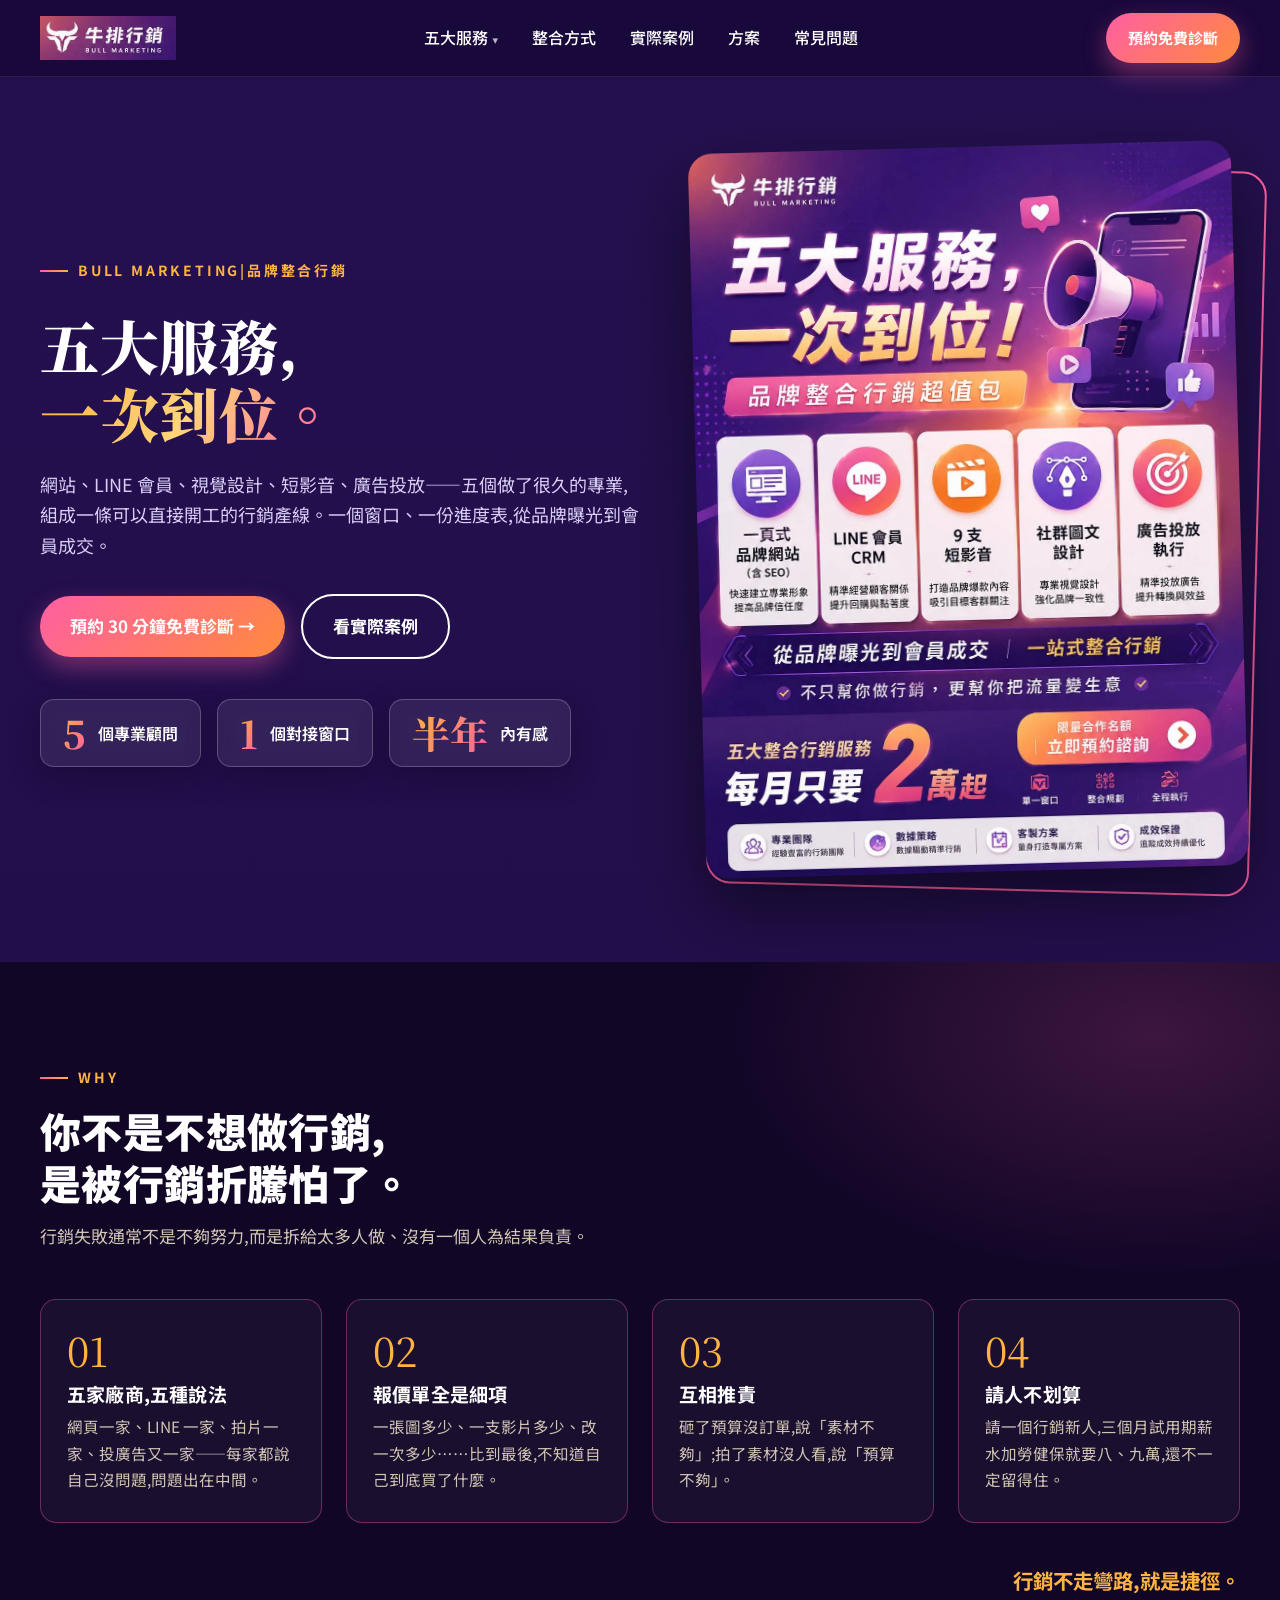
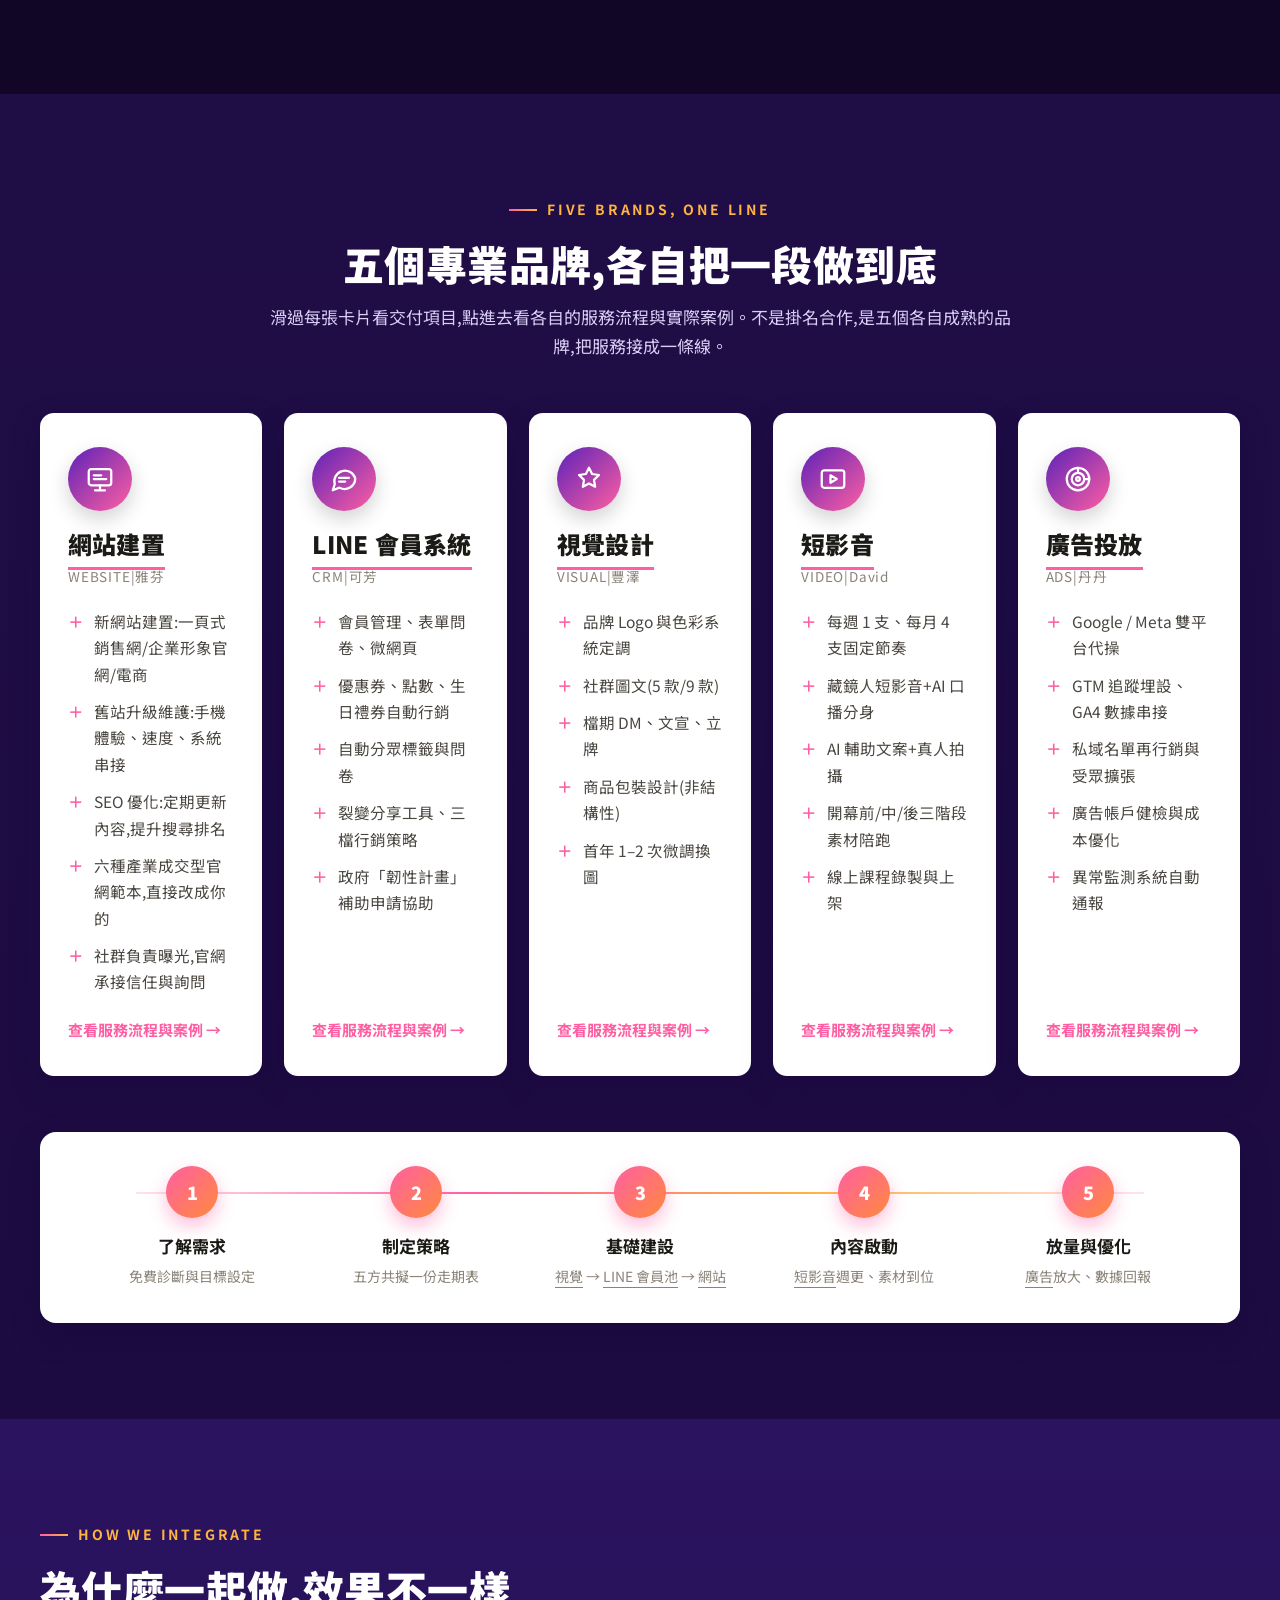
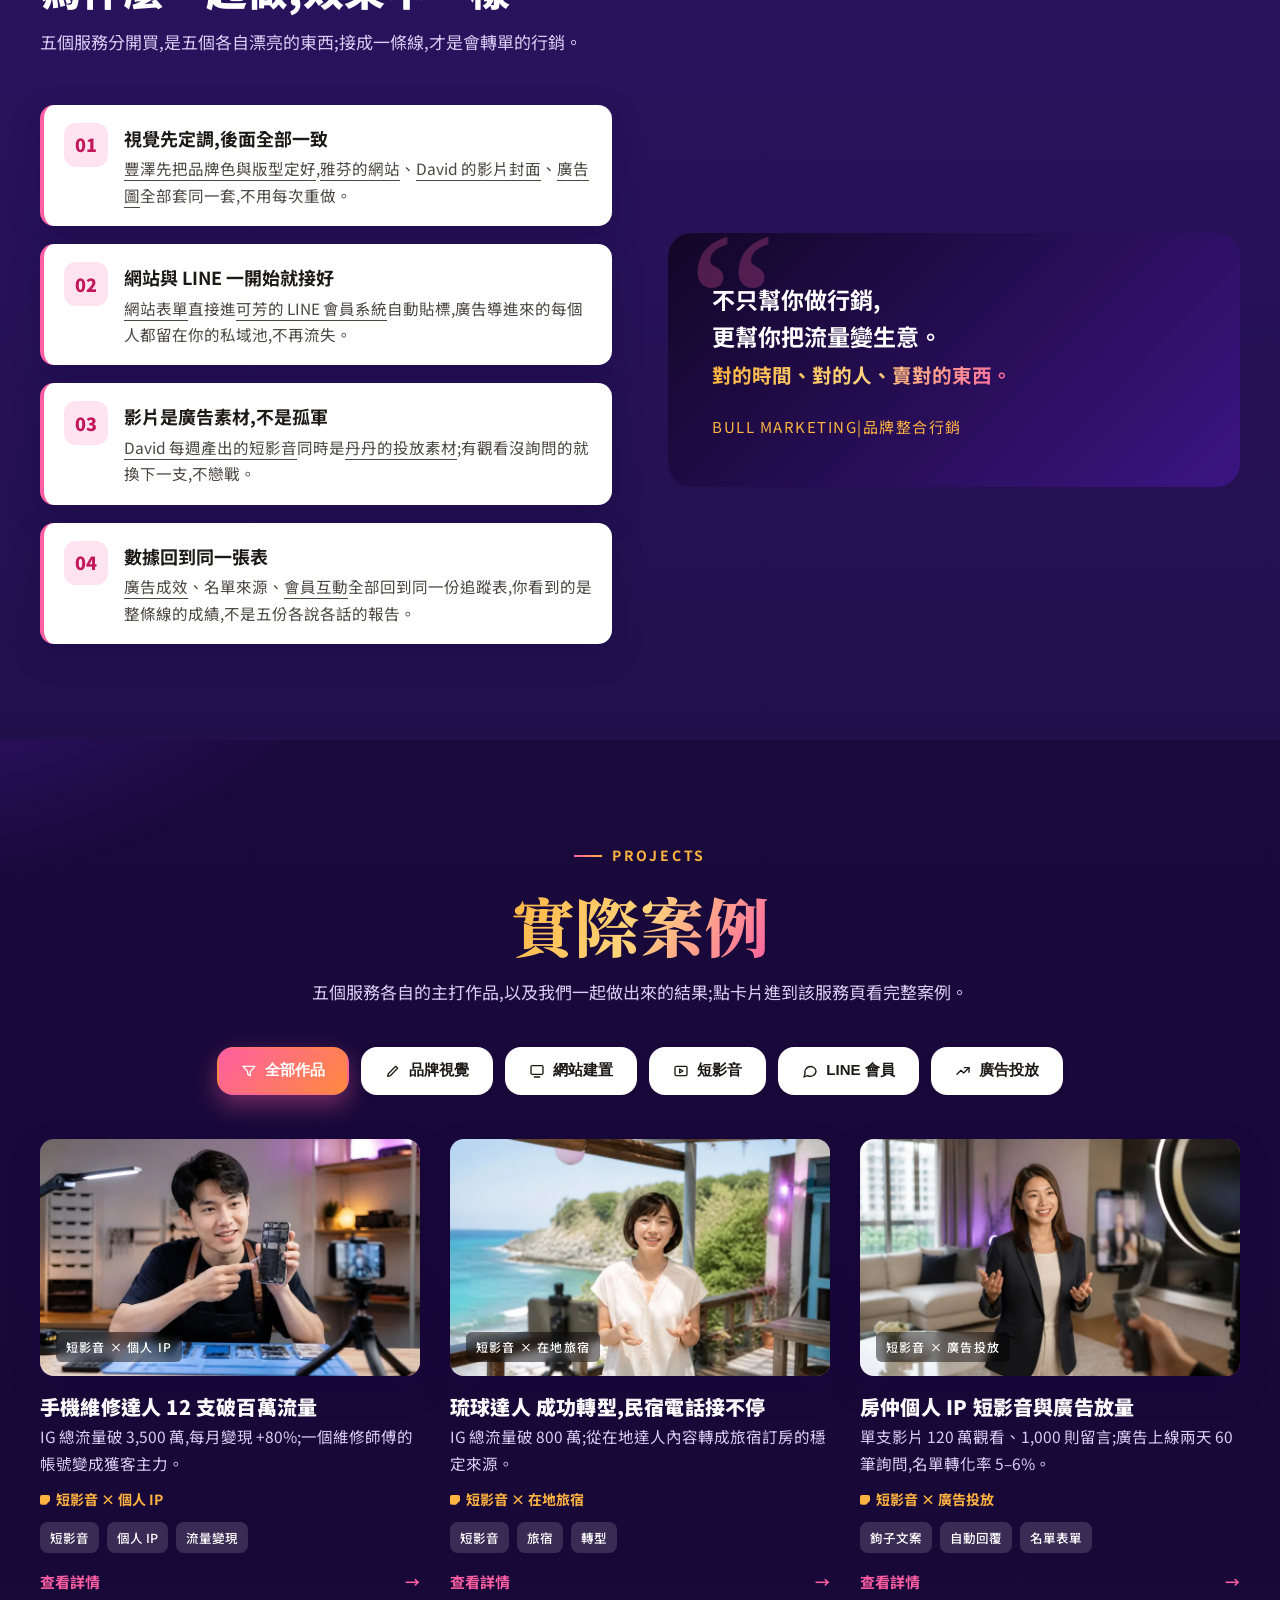
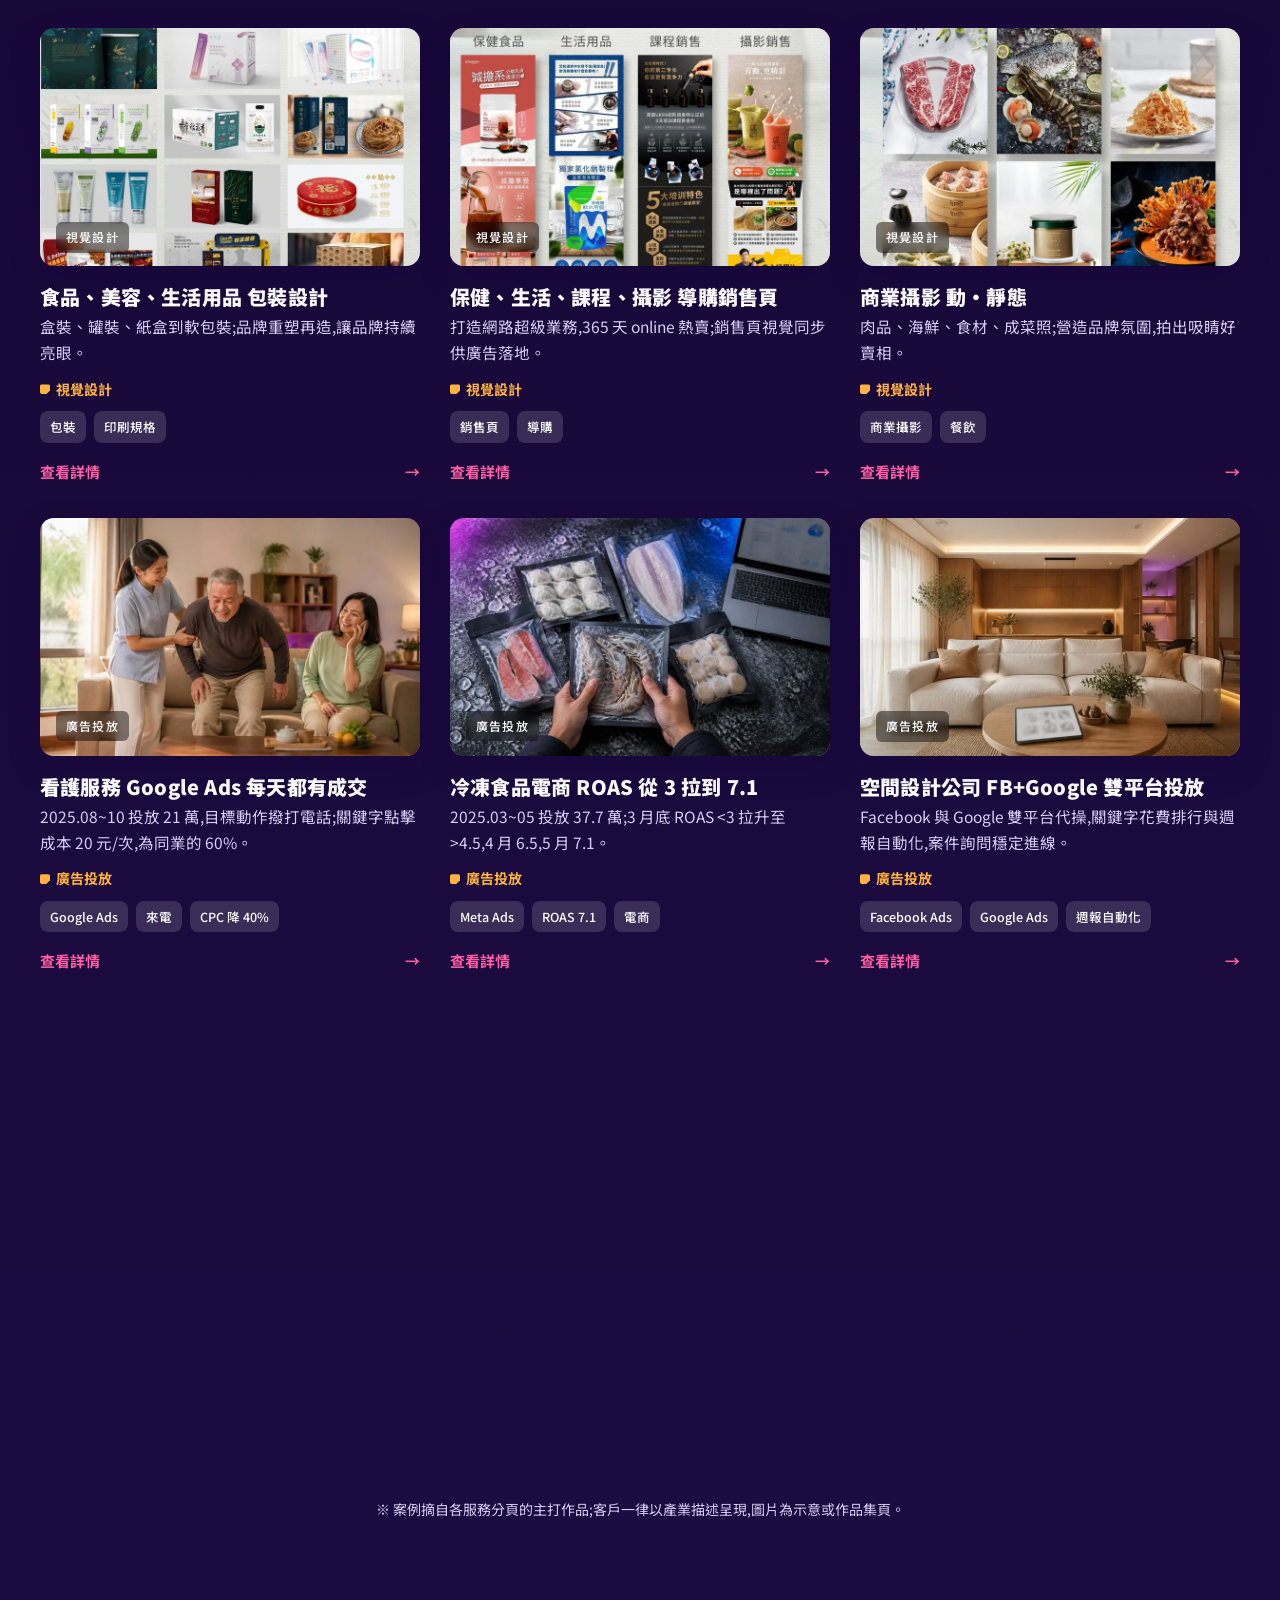
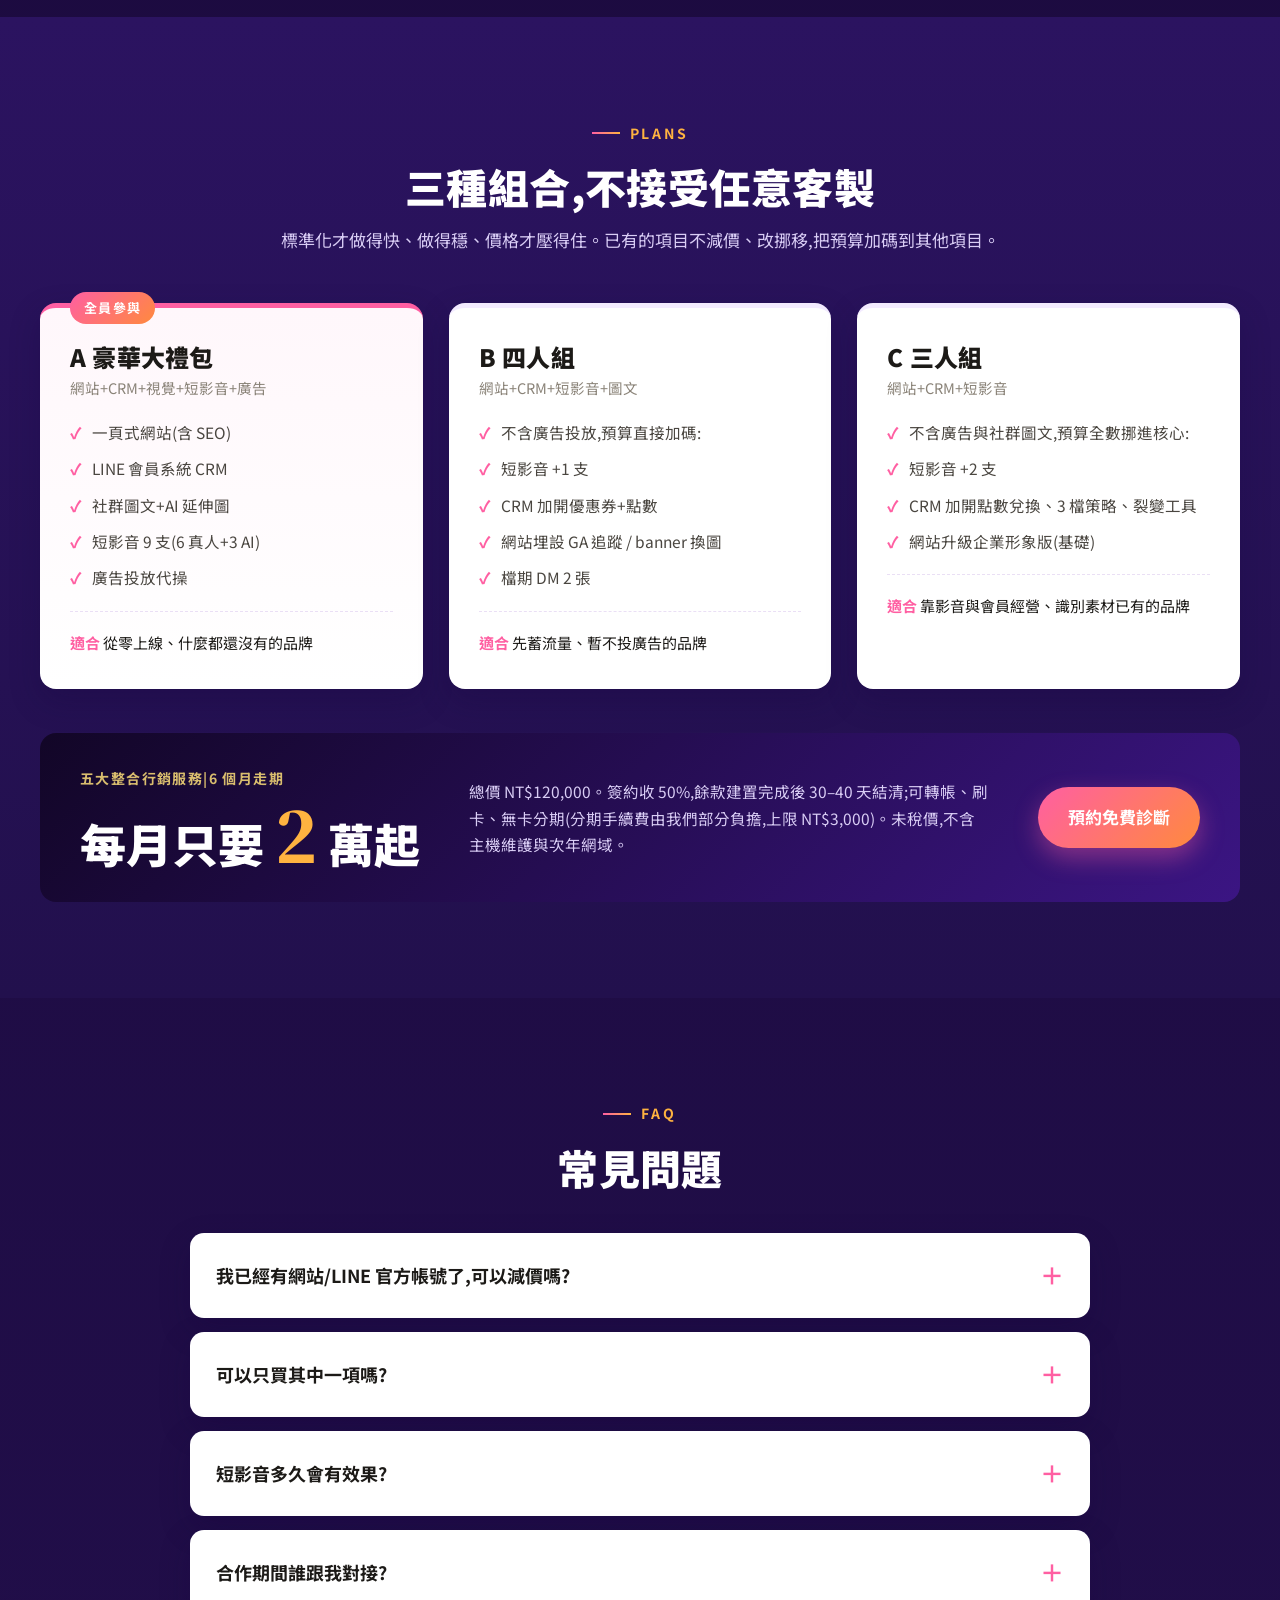
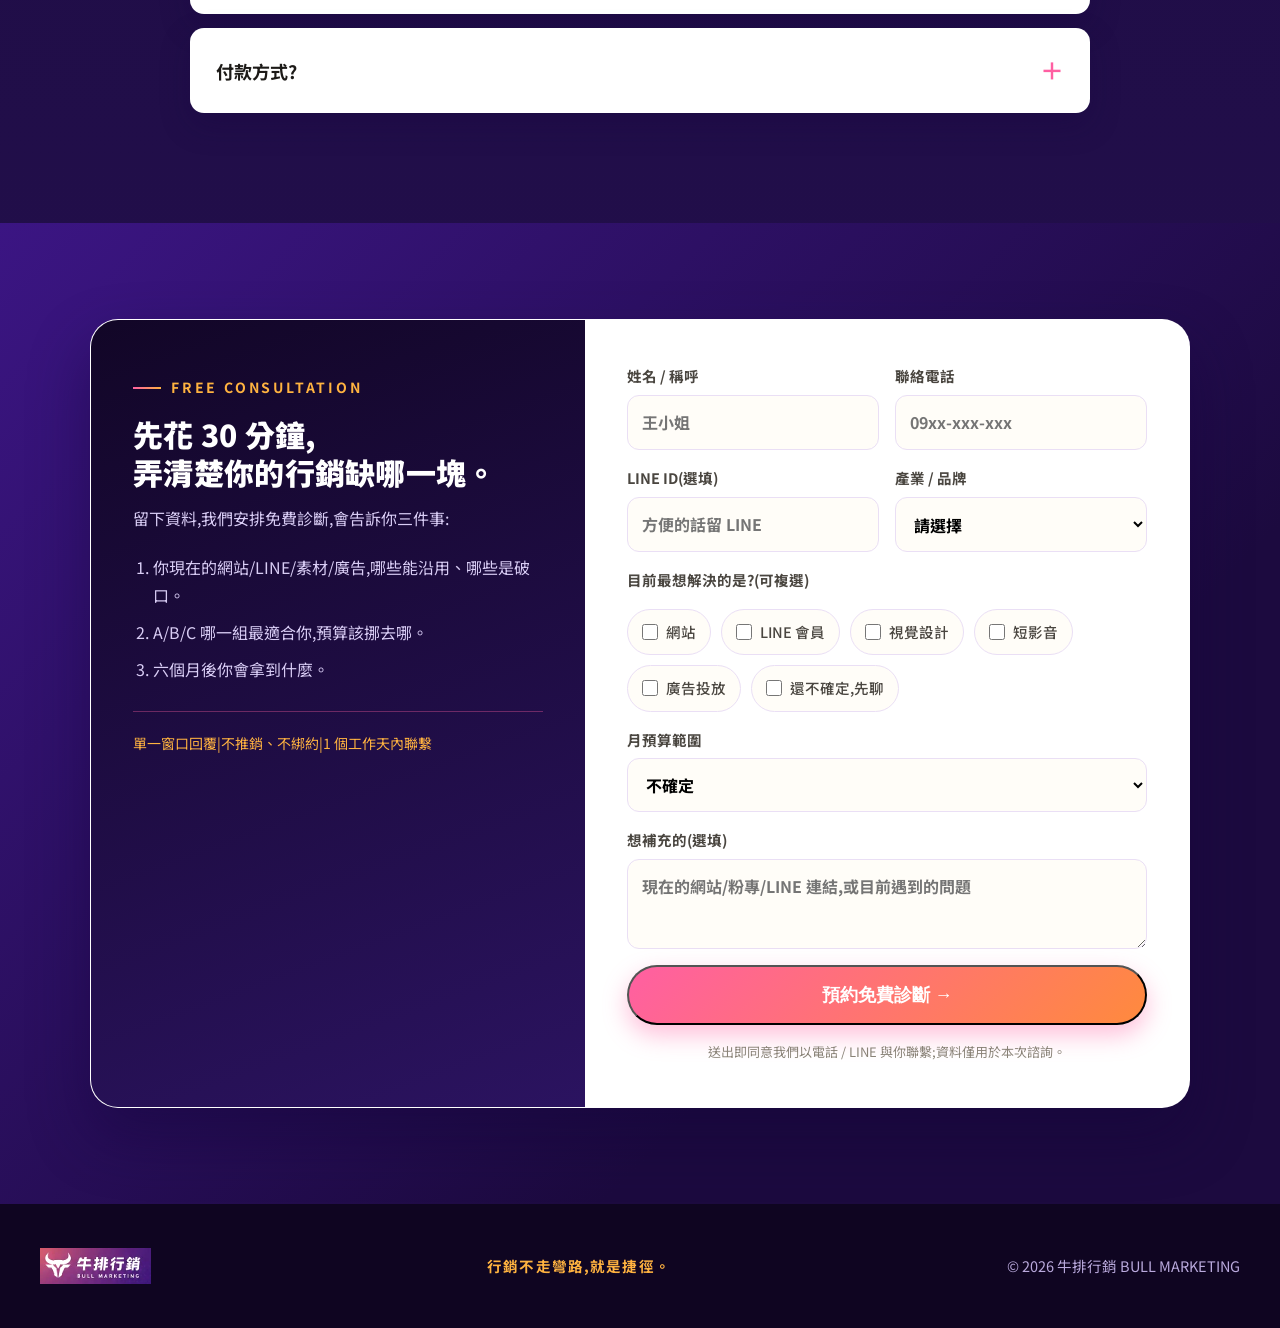
==== commit 11d37a4c: "網站建置分頁(雅芬)內容擴增:人像、核心服務三卡、社群租來的入口痛點、官網vs社群、為什麼選雅芬、六個產業官網範本實截(桌機+手機)、已交付作品匿名三案、線上線下視覺延伸、AI自架網站陷阱、立即行動;" ====
--- a/index.html
+++ b/index.html
@@ -88,11 +88,11 @@
           <h3><span>網站建置</span></h3>
           <div class="who">WEBSITE|雅芬</div>
           <ul>
-            <li>一頁式銷售網站(含基礎 SEO)</li>
-            <li>錨點導覽:首頁/特色/見證/FAQ/購買</li>
-            <li>企業形象網站(4–5 頁,可升級後台)</li>
-            <li>電商網站(購物車/金流)</li>
-            <li>平台轉型與既有網站優化</li>
+            <li>新網站建置:一頁式銷售網/企業形象官網/電商</li>
+            <li>舊站升級維護:手機體驗、速度、系統串接</li>
+            <li>SEO 優化:定期更新內容,提升搜尋排名</li>
+            <li>六種產業成交型官網範本,直接改成你的</li>
+            <li>社群負責曝光,官網承接信任與詢問</li>
           </ul>
           <span class="more-link">查看服務流程與案例 →</span>
         </div>
@@ -293,11 +293,11 @@
       </a>
 
       <a class="pj reveal" data-c="web visual" href="web.html#cases">
-        <div class="thumb" style="background:linear-gradient(135deg,#2b1360,#8e44ad)"><img class="cover" src="assets/cases/luggage-web.webp" alt="行李箱品牌|網站建置" loading="lazy"><small>網站建置</small></div>
-        <h3>行李箱雙品牌 官網與電商建置</h3>
-        <p class="desc">從供應鏈到品牌上線,一頁式銷售頁+購物流程,主打高規零配件與價格競爭力。</p>
+        <div class="thumb" style="background:linear-gradient(135deg,#2b1360,#8e44ad)"><img class="cover" src="assets/yafen/site04-d.webp" alt="餐飲品牌官網範本|網站建置" loading="lazy"><small>網站建置</small></div>
+        <h3>六種產業 成交型官網範本</h3>
+        <p class="desc">形象、企業、餐飲、宮廟、工程、空間設計六套官網範本,桌機手機都看得到,直接改成你的品牌主場。</p>
         <div class="cat">網站建置</div>
-        <div class="chips"><span>品牌官網</span><span>電商</span><span>一頁式</span></div>
+        <div class="chips"><span>一頁式</span><span>品牌官網</span><span>可直接套用</span></div>
         <div class="more">查看詳情 <i>→</i></div>
       </a>
 
--- a/style.css
+++ b/style.css
@@ -376,3 +376,22 @@
 .vd-gallery figcaption b{display:block;font-size:18px;color:var(--ink)}
 .vd-gallery figcaption span{display:block;font-size:14.5px;color:var(--ink2);margin-top:4px}
 @media (max-width:640px){.vd-gallery{grid-template-columns:1fr}}
+
+/* 網站建置分頁:範本站截圖格(桌機截圖+手機截圖疊角) */
+.web-gallery{display:grid;grid-template-columns:repeat(3,1fr);gap:22px;margin-top:36px}
+.web-gallery a{display:block;background:#fff;border-radius:var(--r);box-shadow:var(--shadow);overflow:hidden;transition:.3s;color:inherit;border-bottom:0}
+.web-gallery a:hover{transform:translateY(-4px);box-shadow:var(--shadow2)}
+.web-gallery .shot{position:relative;aspect-ratio:16/10;background:#eee;overflow:hidden}
+.web-gallery .shot .d{position:absolute;inset:0;width:100%;height:100%;object-fit:cover;object-position:top;display:block}
+.web-gallery .shot .m{position:absolute;right:12px;bottom:-6px;width:24%;border-radius:12px 12px 0 0;box-shadow:0 8px 24px rgba(0,0,0,.35);border:3px solid #111;border-bottom:0;display:block}
+.web-gallery .cap{padding:16px 20px 18px;display:flex;justify-content:space-between;align-items:center;gap:12px}
+.web-gallery .cap b{display:block;font-size:18px;color:var(--ink)}
+.web-gallery .cap span{display:block;font-size:14px;color:var(--ink2);margin-top:3px}
+.web-gallery .cap i{font-style:normal;flex:none;font-size:13px;font-weight:700;color:var(--gold);border:1px solid currentColor;border-radius:999px;padding:5px 12px;white-space:nowrap}
+.ind p{font-size:14.5px;color:var(--ink2);margin-top:6px;line-height:1.6}
+.web-vs{display:grid;grid-template-columns:1fr auto 1fr;gap:18px;align-items:stretch;margin-top:36px}
+.web-vs .vs{align-self:center;font-family:"Noto Serif TC",serif;font-size:28px;font-weight:800;color:var(--gold)}
+.web-vs .vd-card.bad{background:#f6f4fa;box-shadow:none;border:1px dashed var(--line)}
+.web-vs .vd-card.bad li::before{background:#b7b0c8}
+@media (max-width:1024px){.web-gallery{grid-template-columns:1fr 1fr}}
+@media (max-width:640px){.web-gallery{grid-template-columns:1fr}.web-vs{grid-template-columns:1fr}.web-vs .vs{justify-self:center}}
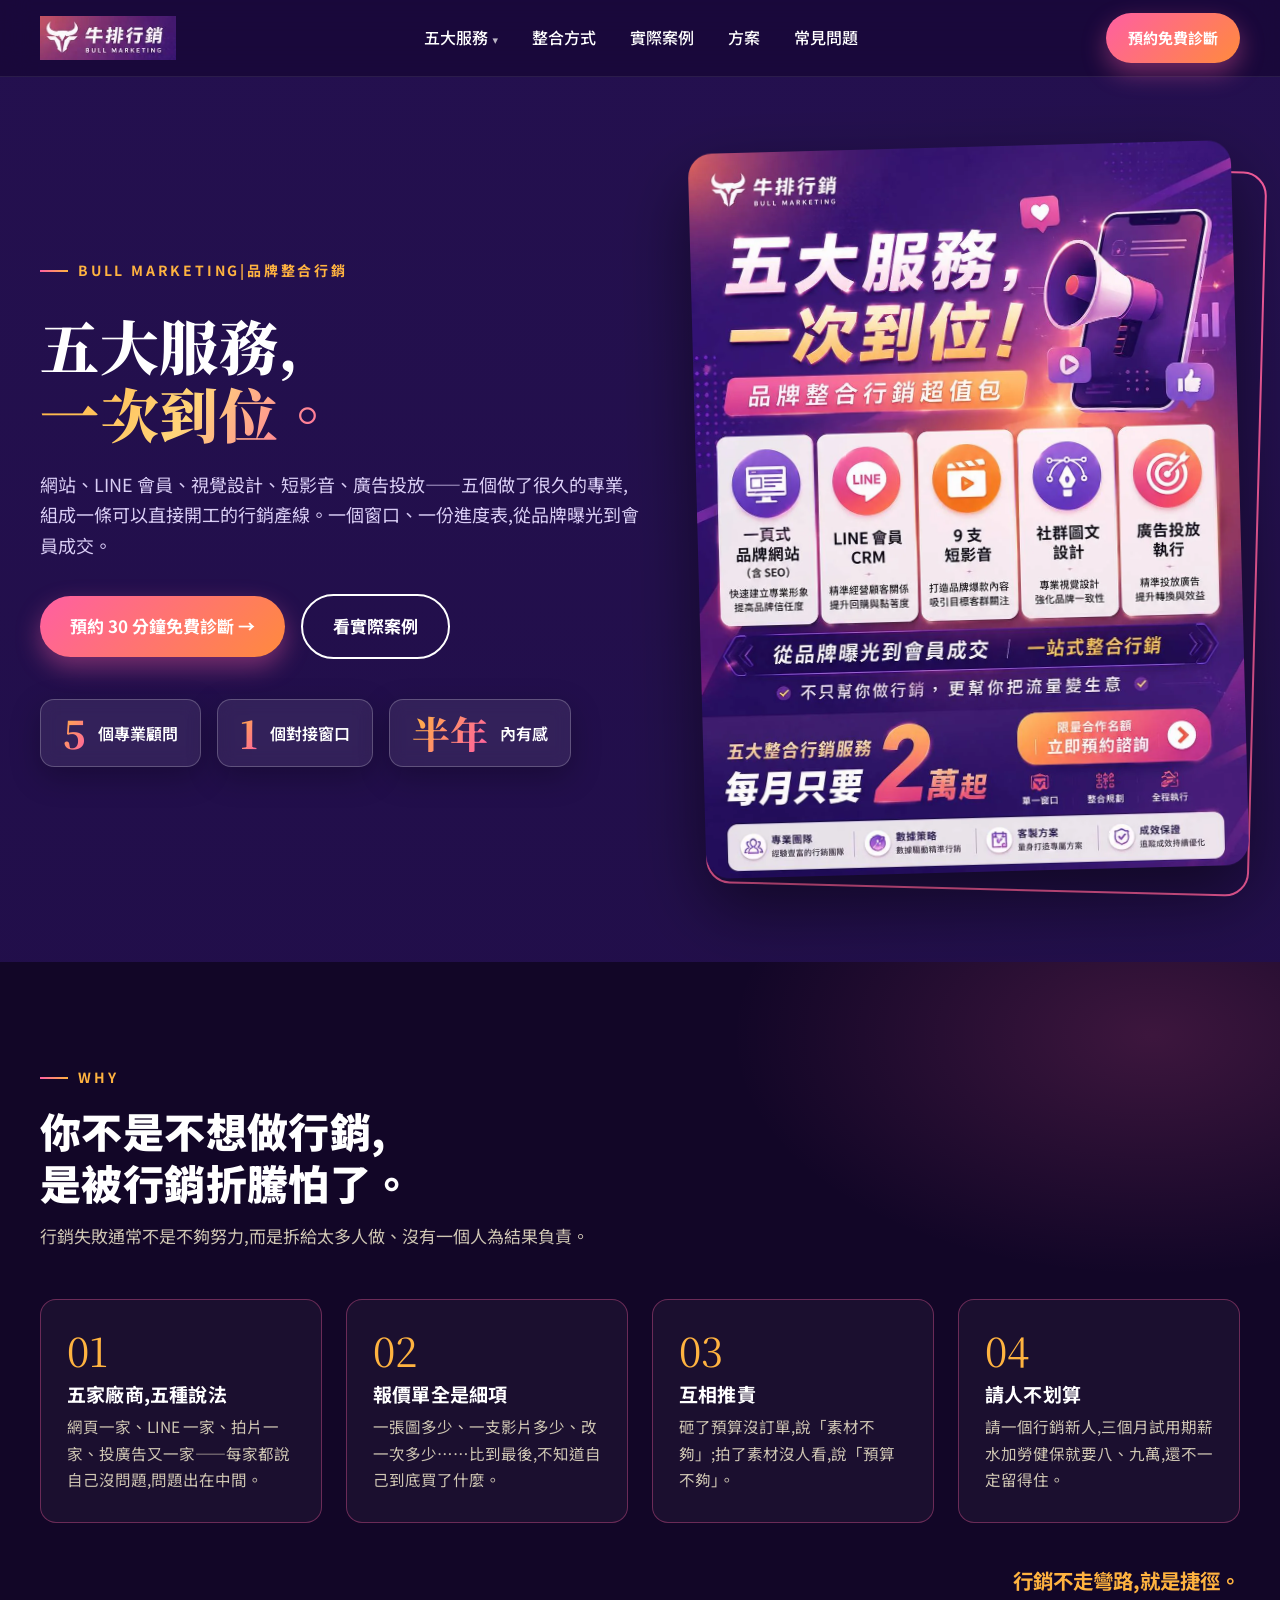
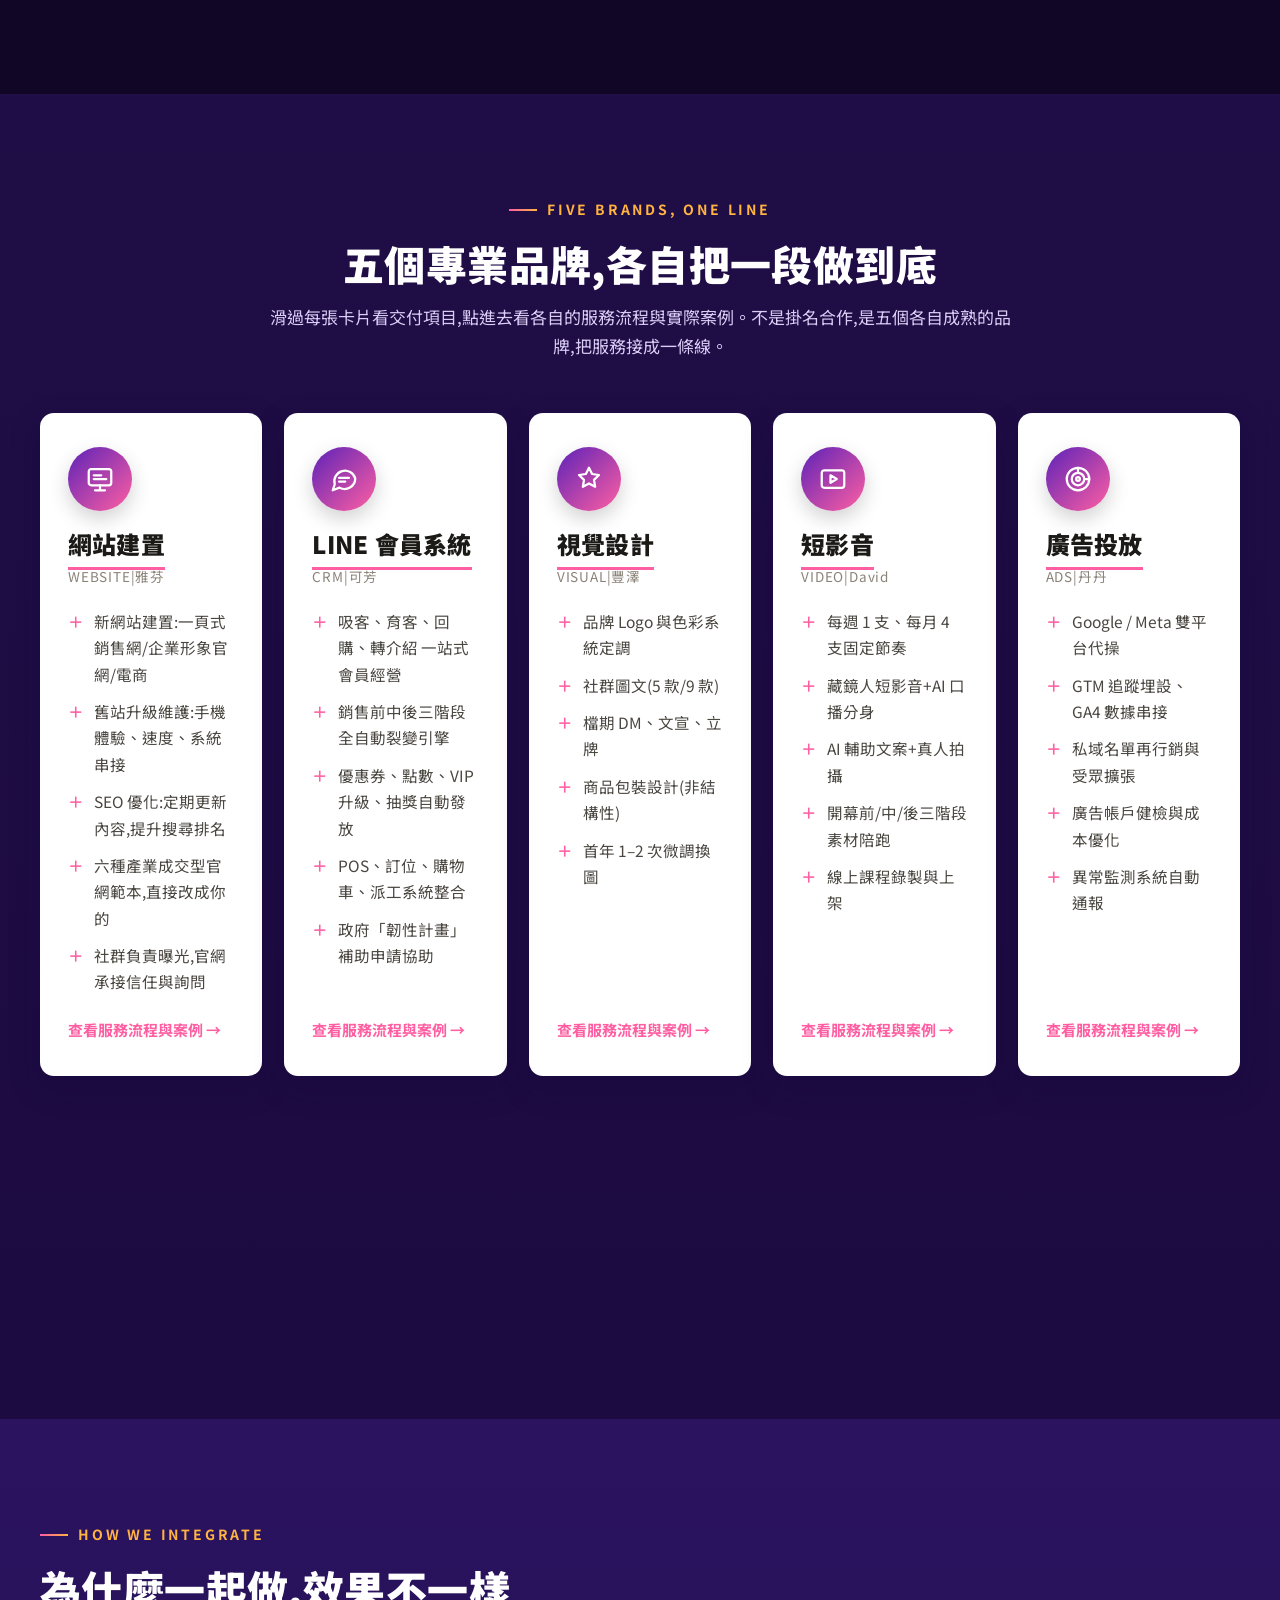
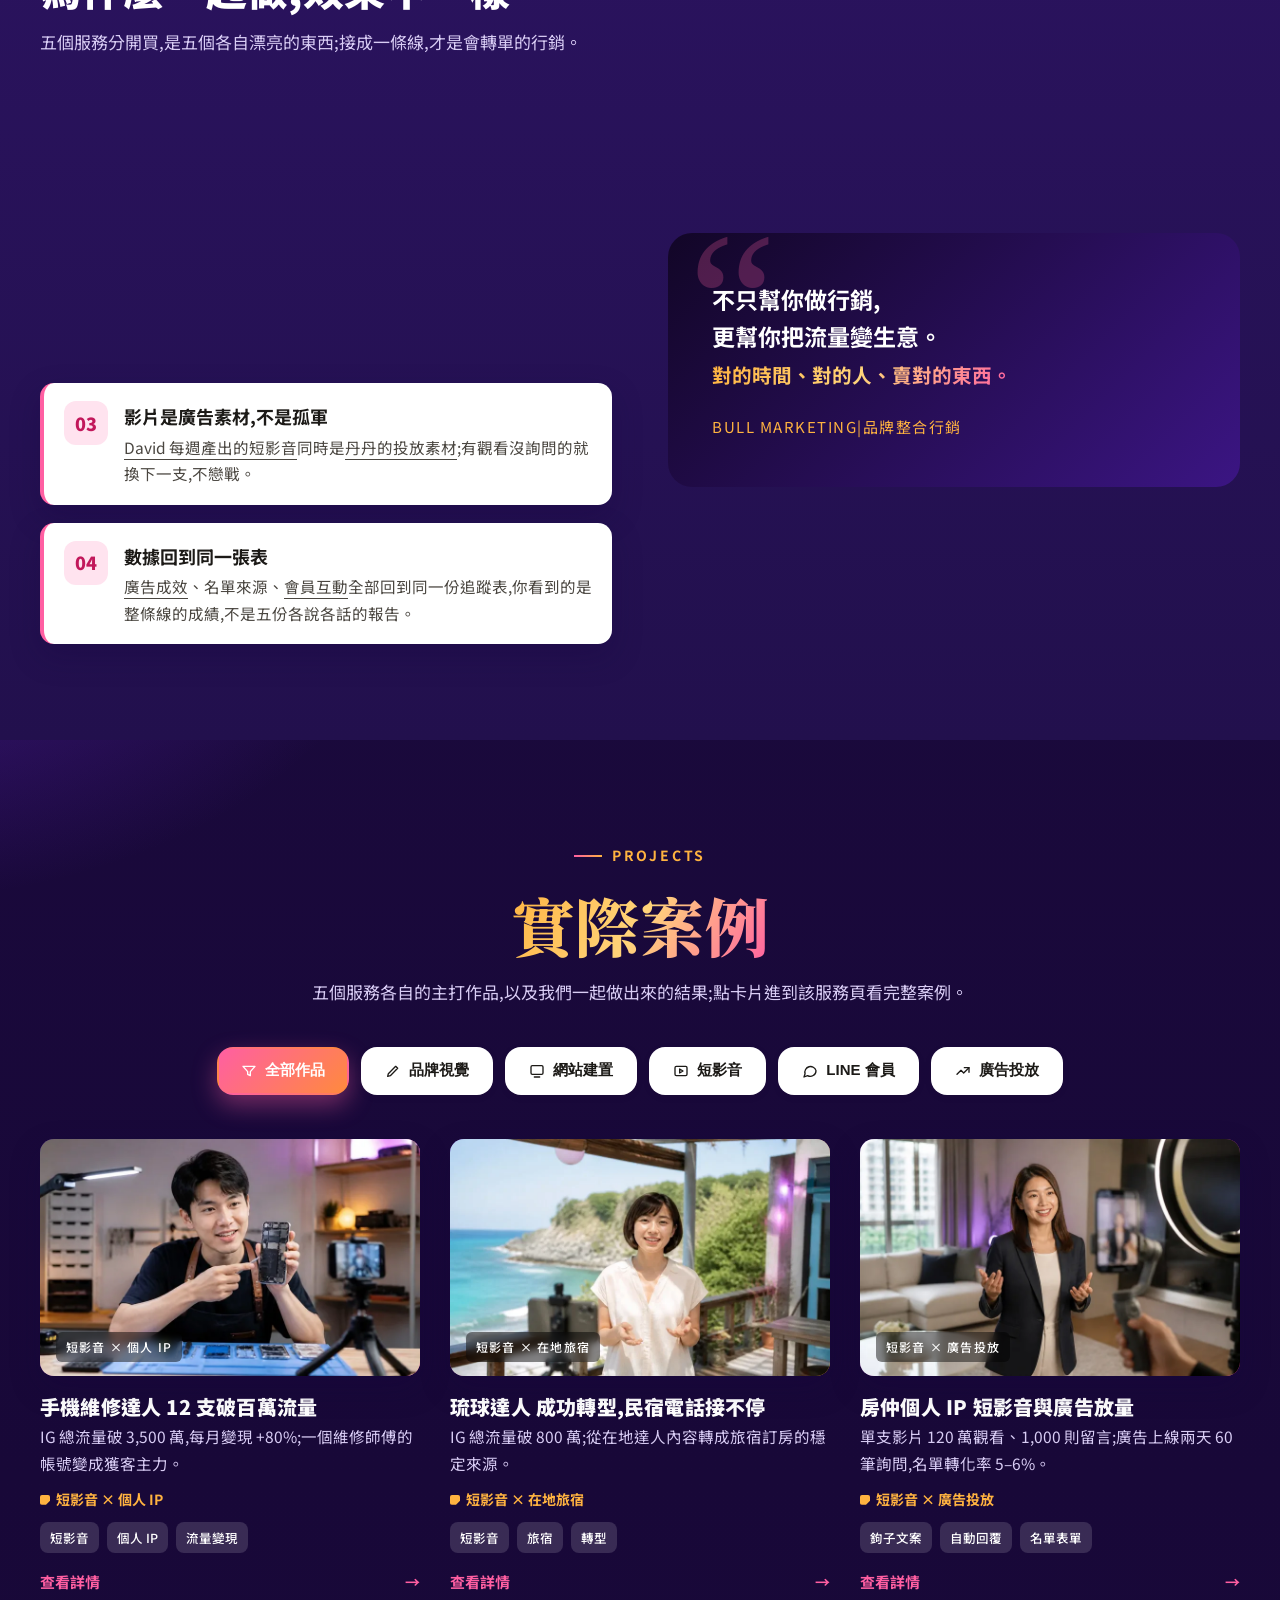
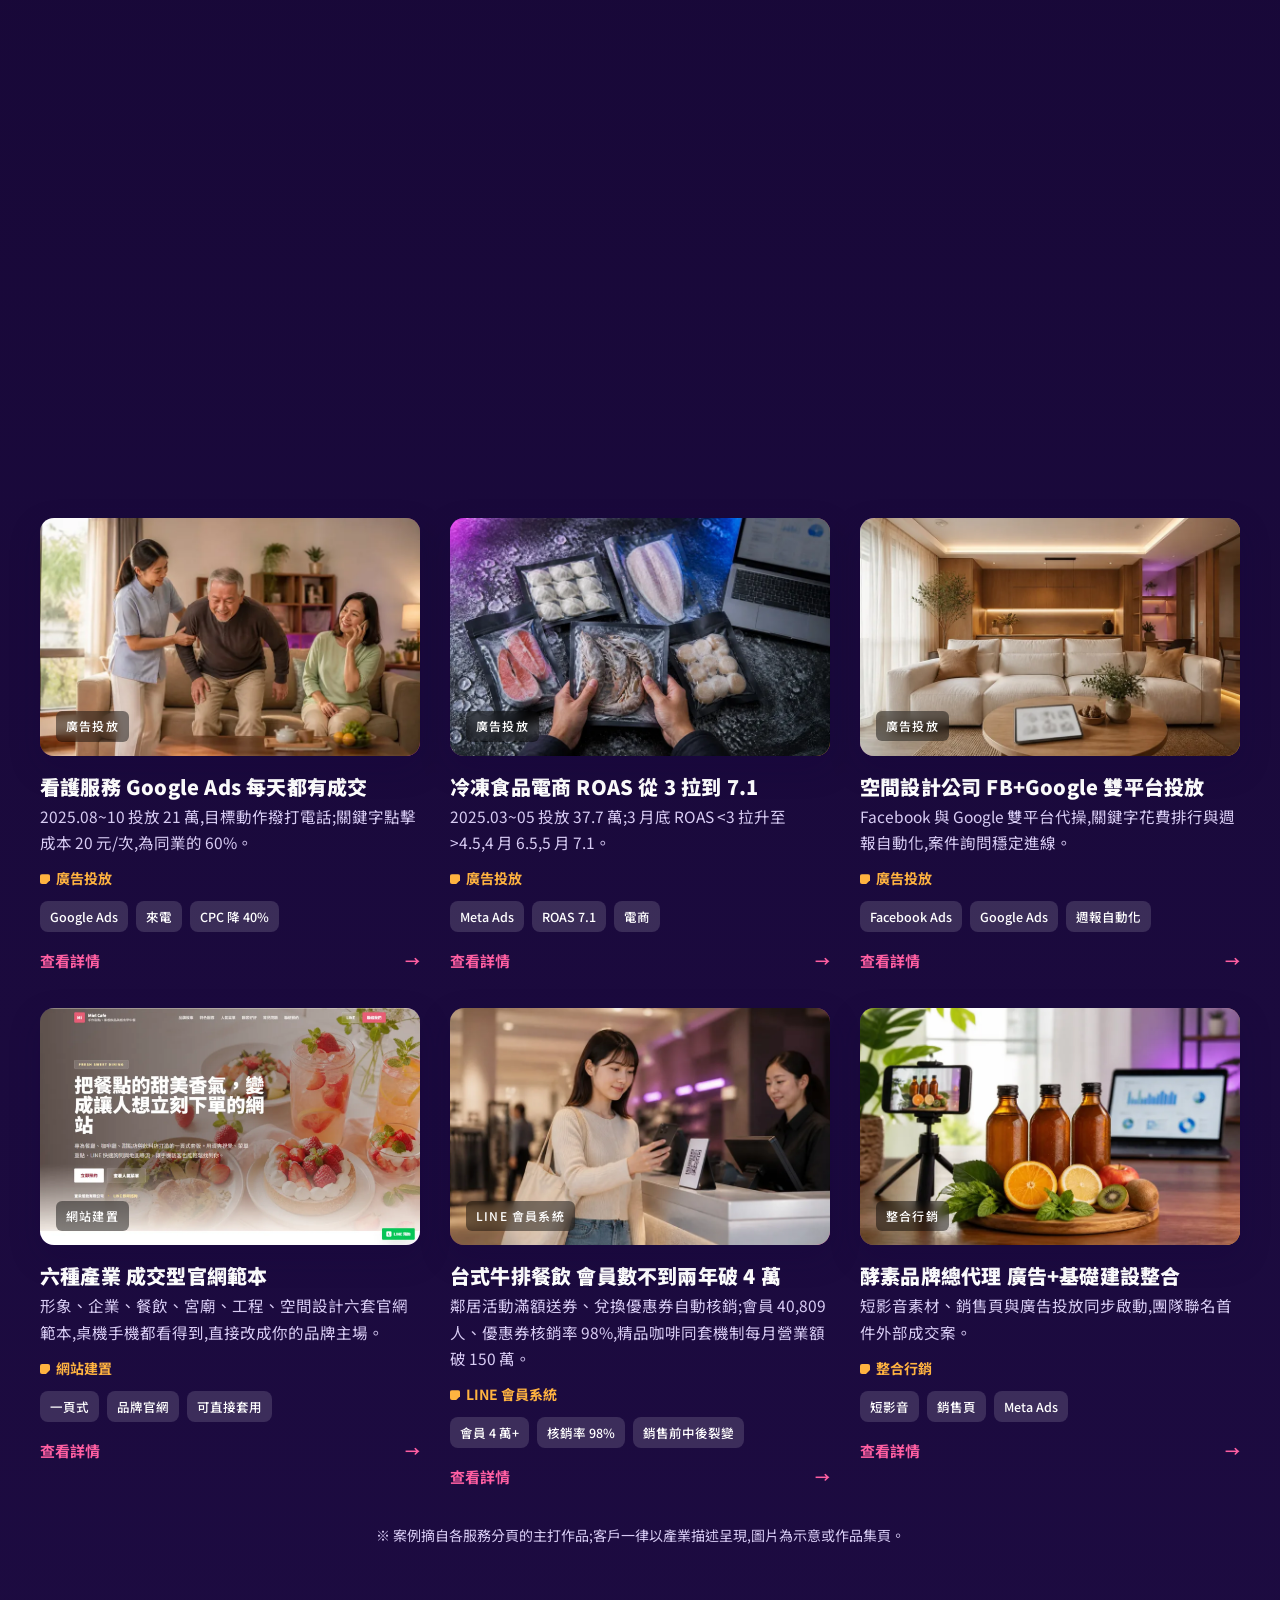
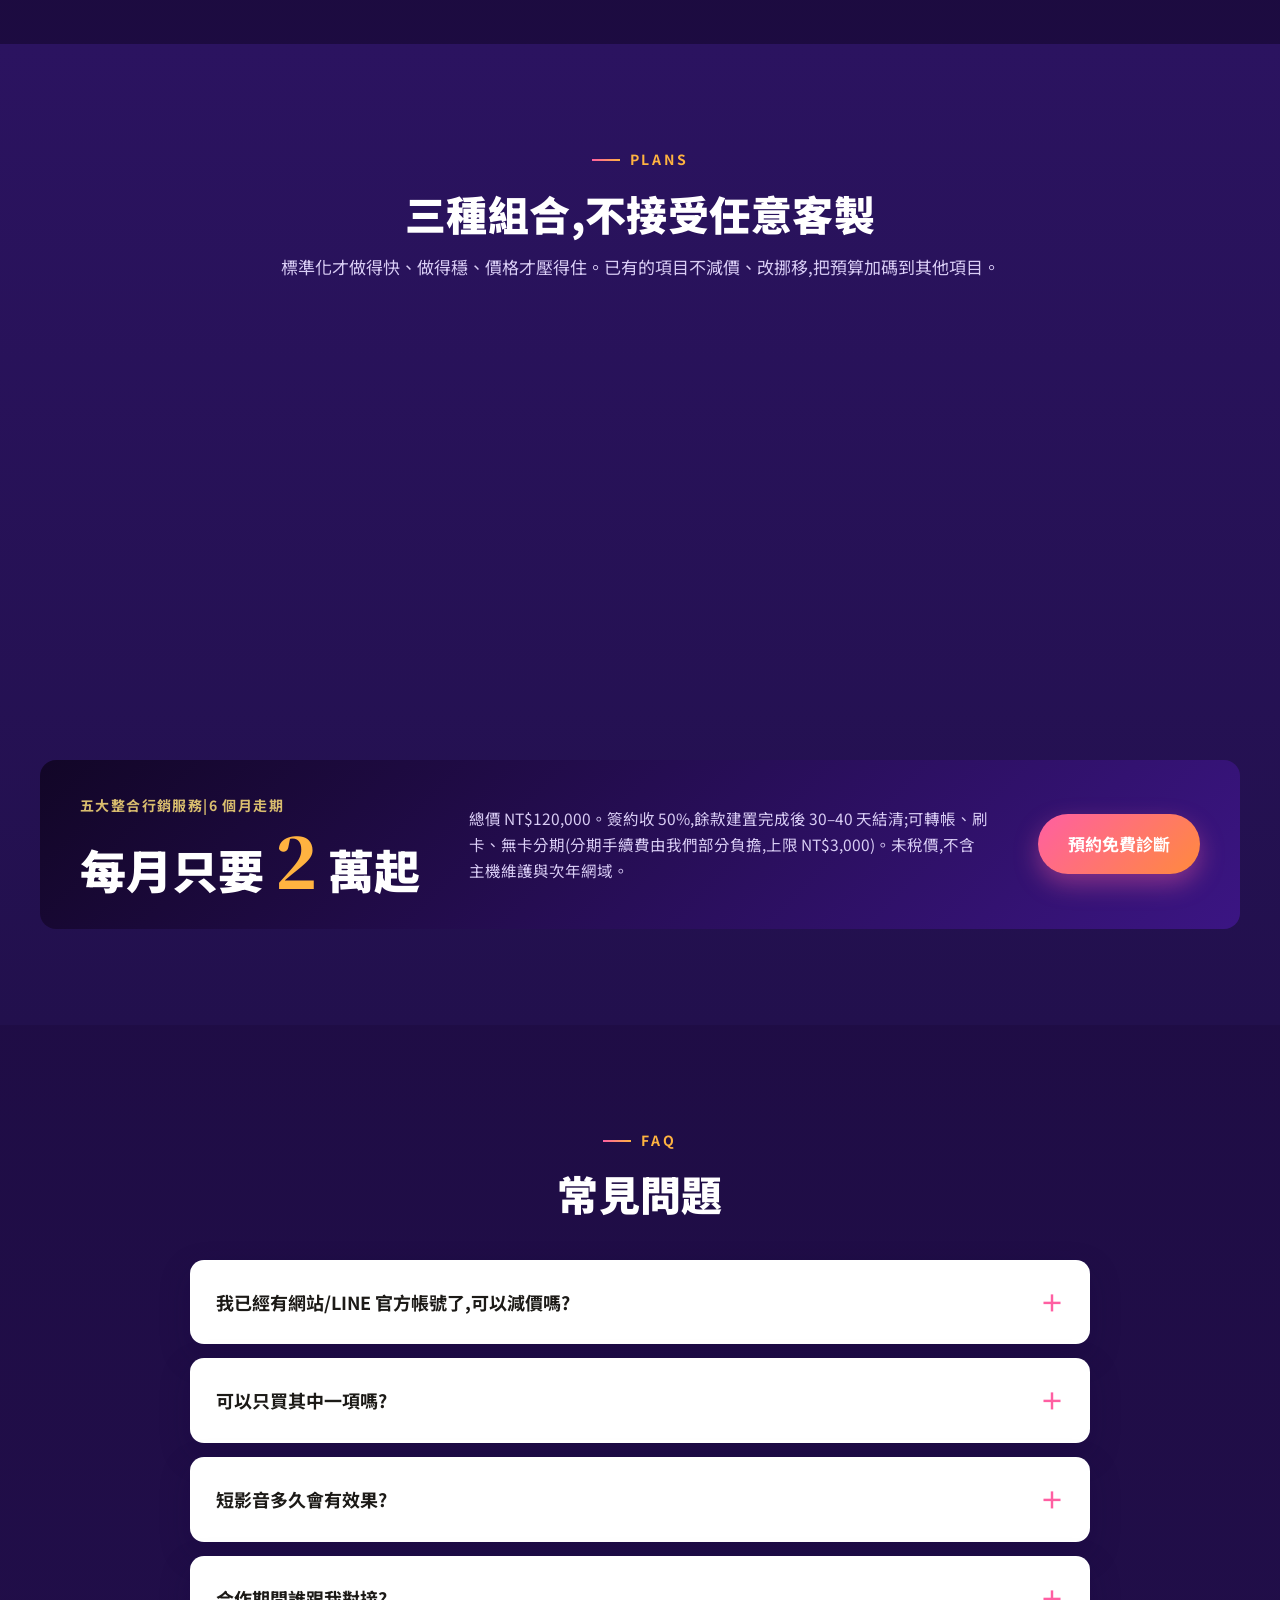
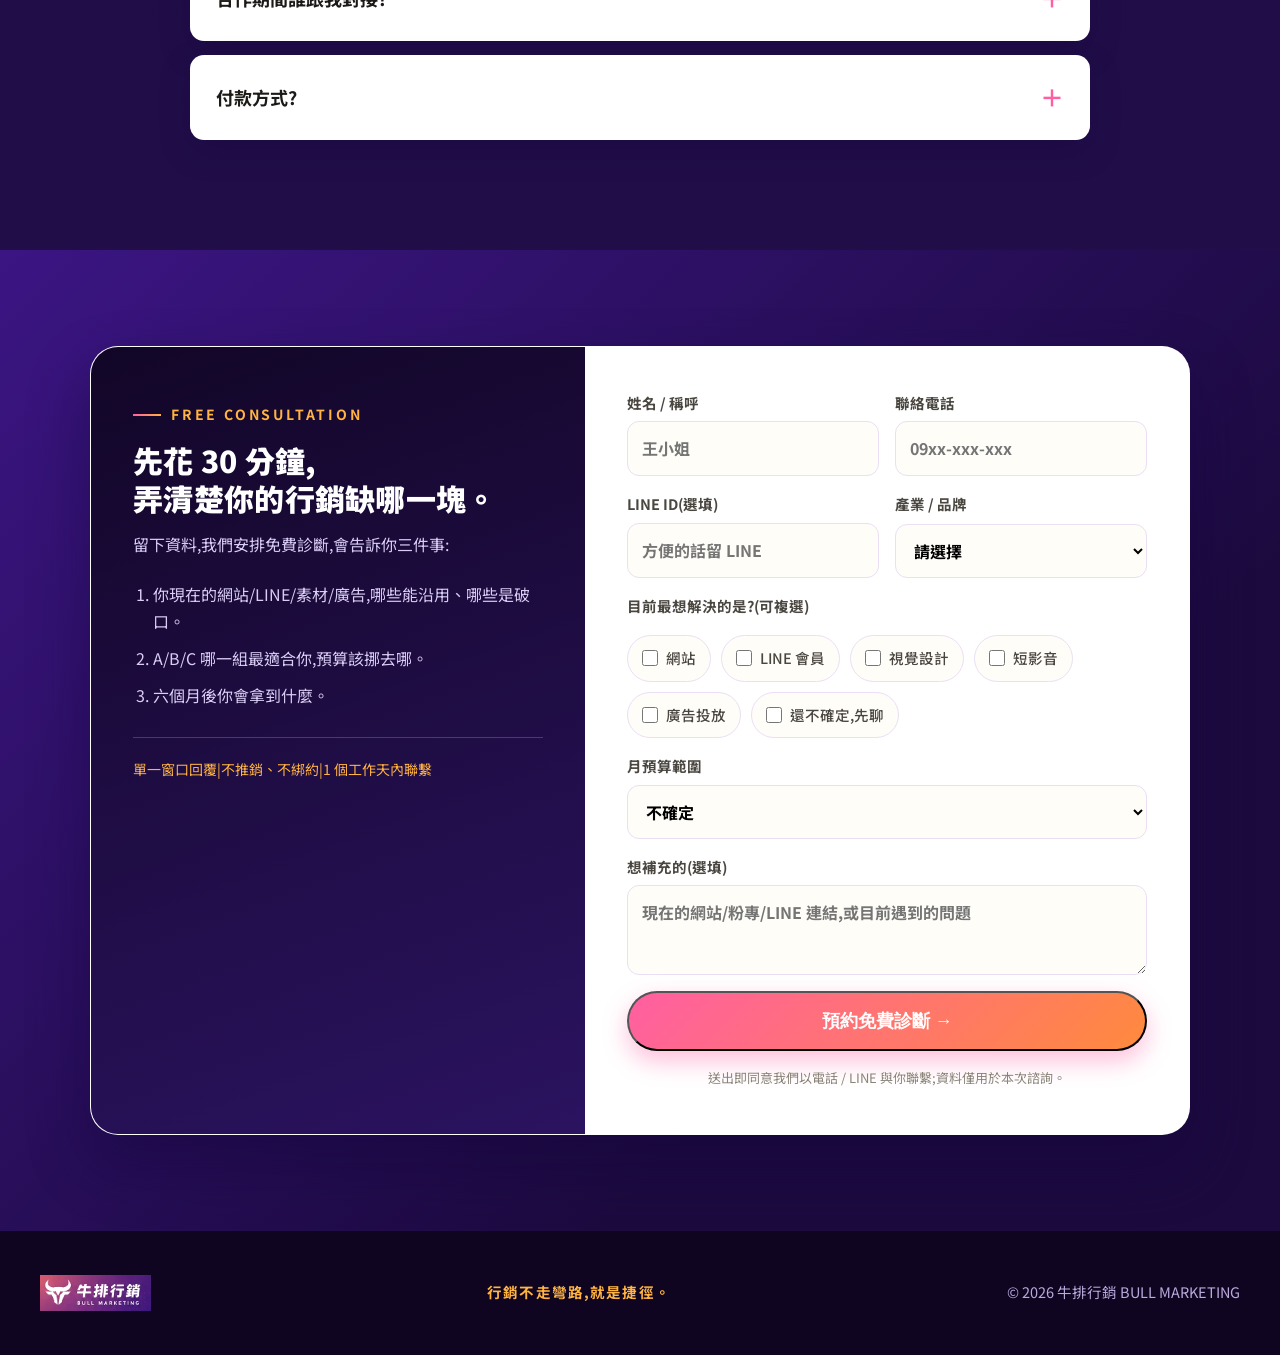
==== commit 93ce0d2b: "首頁同步可芳分頁:LINE 案例卡與服務卡改新內容 Co-Authored-By: Claude Fable 5.1 <noreply@anthropic.com>" ====
--- a/index.html
+++ b/index.html
@@ -104,10 +104,10 @@
           <h3><span>LINE 會員系統</span></h3>
           <div class="who">CRM|可芳</div>
           <ul>
-            <li>會員管理、表單問卷、微網頁</li>
-            <li>優惠券、點數、生日禮券自動行銷</li>
-            <li>自動分眾標籤與問卷</li>
-            <li>裂變分享工具、三檔行銷策略</li>
+            <li>吸客、育客、回購、轉介紹 一站式會員經營</li>
+            <li>銷售前中後三階段 全自動裂變引擎</li>
+            <li>優惠券、點數、VIP 升級、抽獎自動發放</li>
+            <li>POS、訂位、購物車、派工系統整合</li>
             <li>政府「韌性計畫」補助申請協助</li>
           </ul>
           <span class="more-link">查看服務流程與案例 →</span>
@@ -303,10 +303,10 @@
 
       <a class="pj reveal" data-c="crm" href="crm.html#cases">
         <div class="thumb" style="background:linear-gradient(135deg,#1c0a3f,#ff5fa2)"><img class="cover" src="assets/cases/line-crm.webp" alt="LINE 會員|LINE 會員系統" loading="lazy"><small>LINE 會員系統</small></div>
-        <h3>教育機構 學員點數系統(追蹤中)</h3>
-        <p class="desc">會員分級、消費集點、自動分眾標籤;搭配韌性計畫政府補助最高 50%。</p>
+        <h3>台式牛排餐飲 會員數不到兩年破 4 萬</h3>
+        <p class="desc">鄰居活動滿額送券、兌換優惠券自動核銷;會員 40,809 人、優惠券核銷率 98%,精品咖啡同套機制每月營業額破 150 萬。</p>
         <div class="cat">LINE 會員系統</div>
-        <div class="chips"><span>會員分級</span><span>集點</span><span>韌性計畫</span></div>
+        <div class="chips"><span>會員 4 萬+</span><span>核銷率 98%</span><span>銷售前中後裂變</span></div>
         <div class="more">查看詳情 <i>→</i></div>
       </a>
 
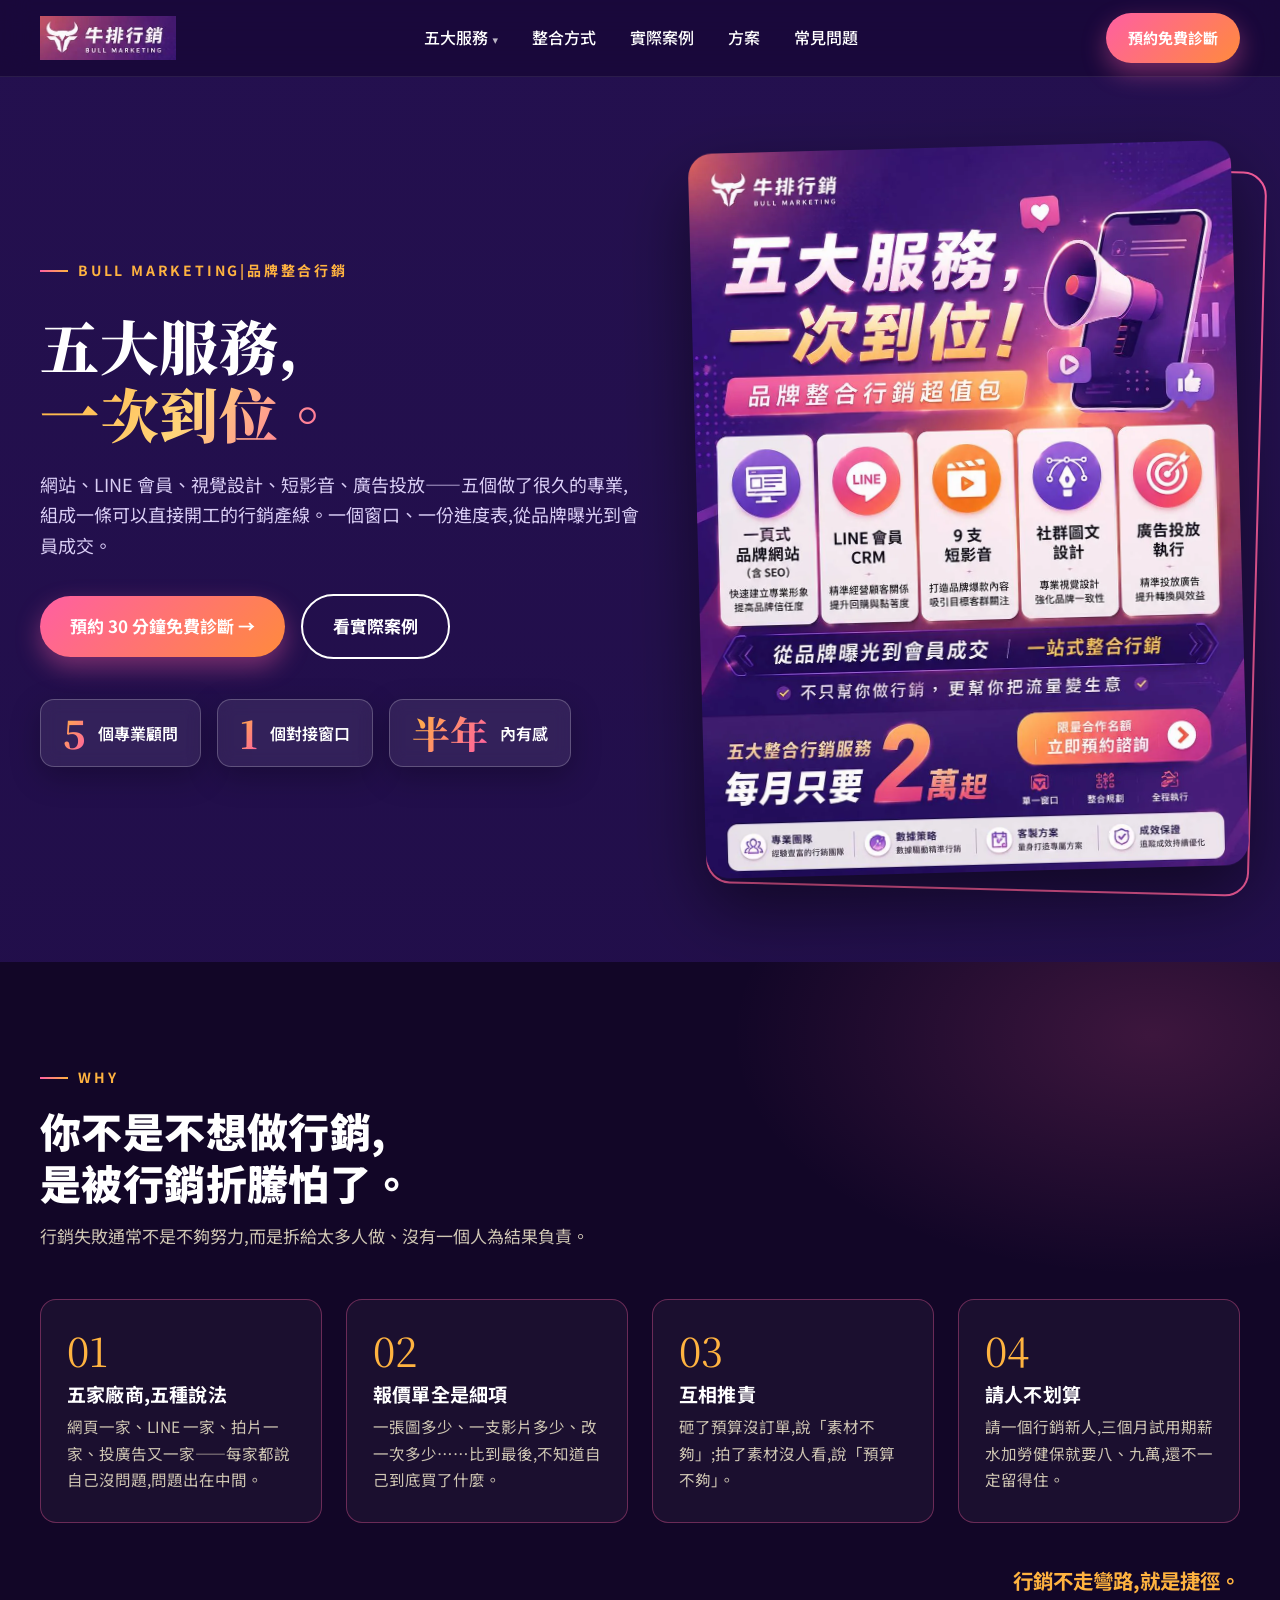
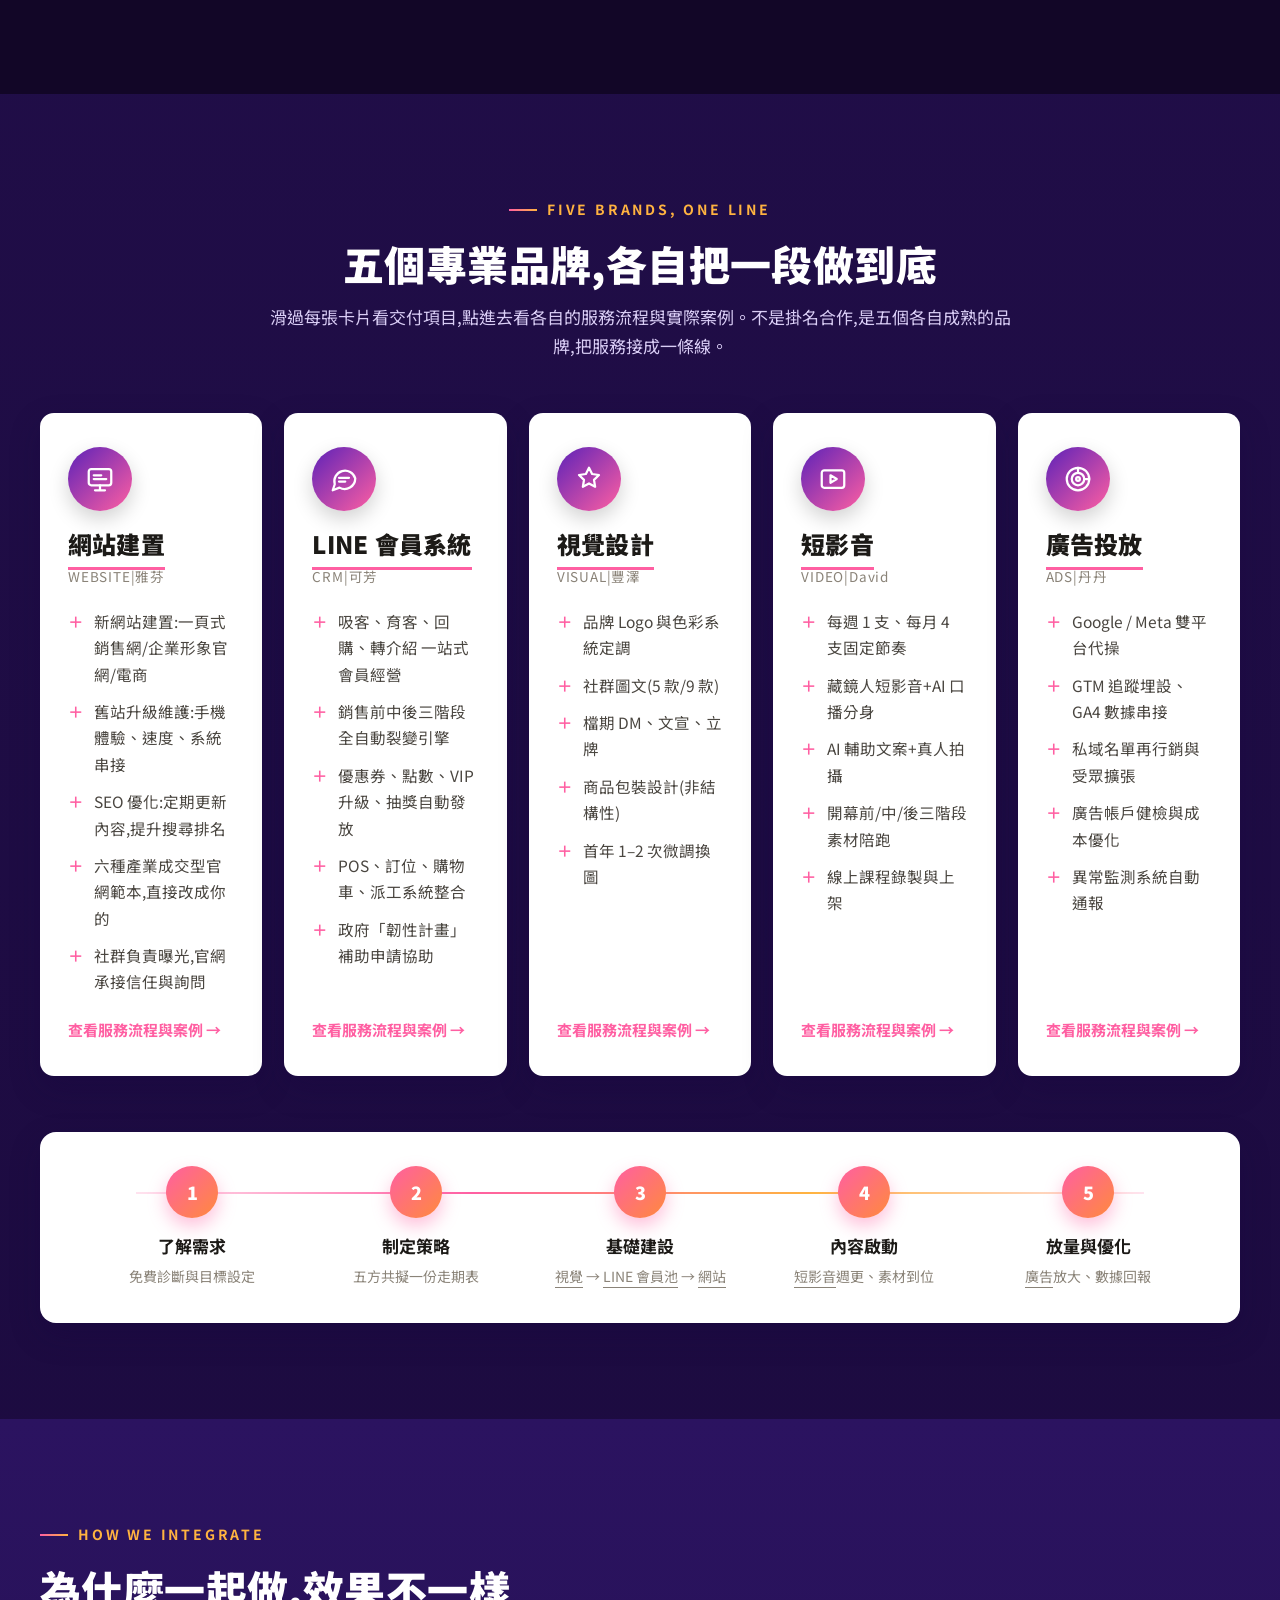
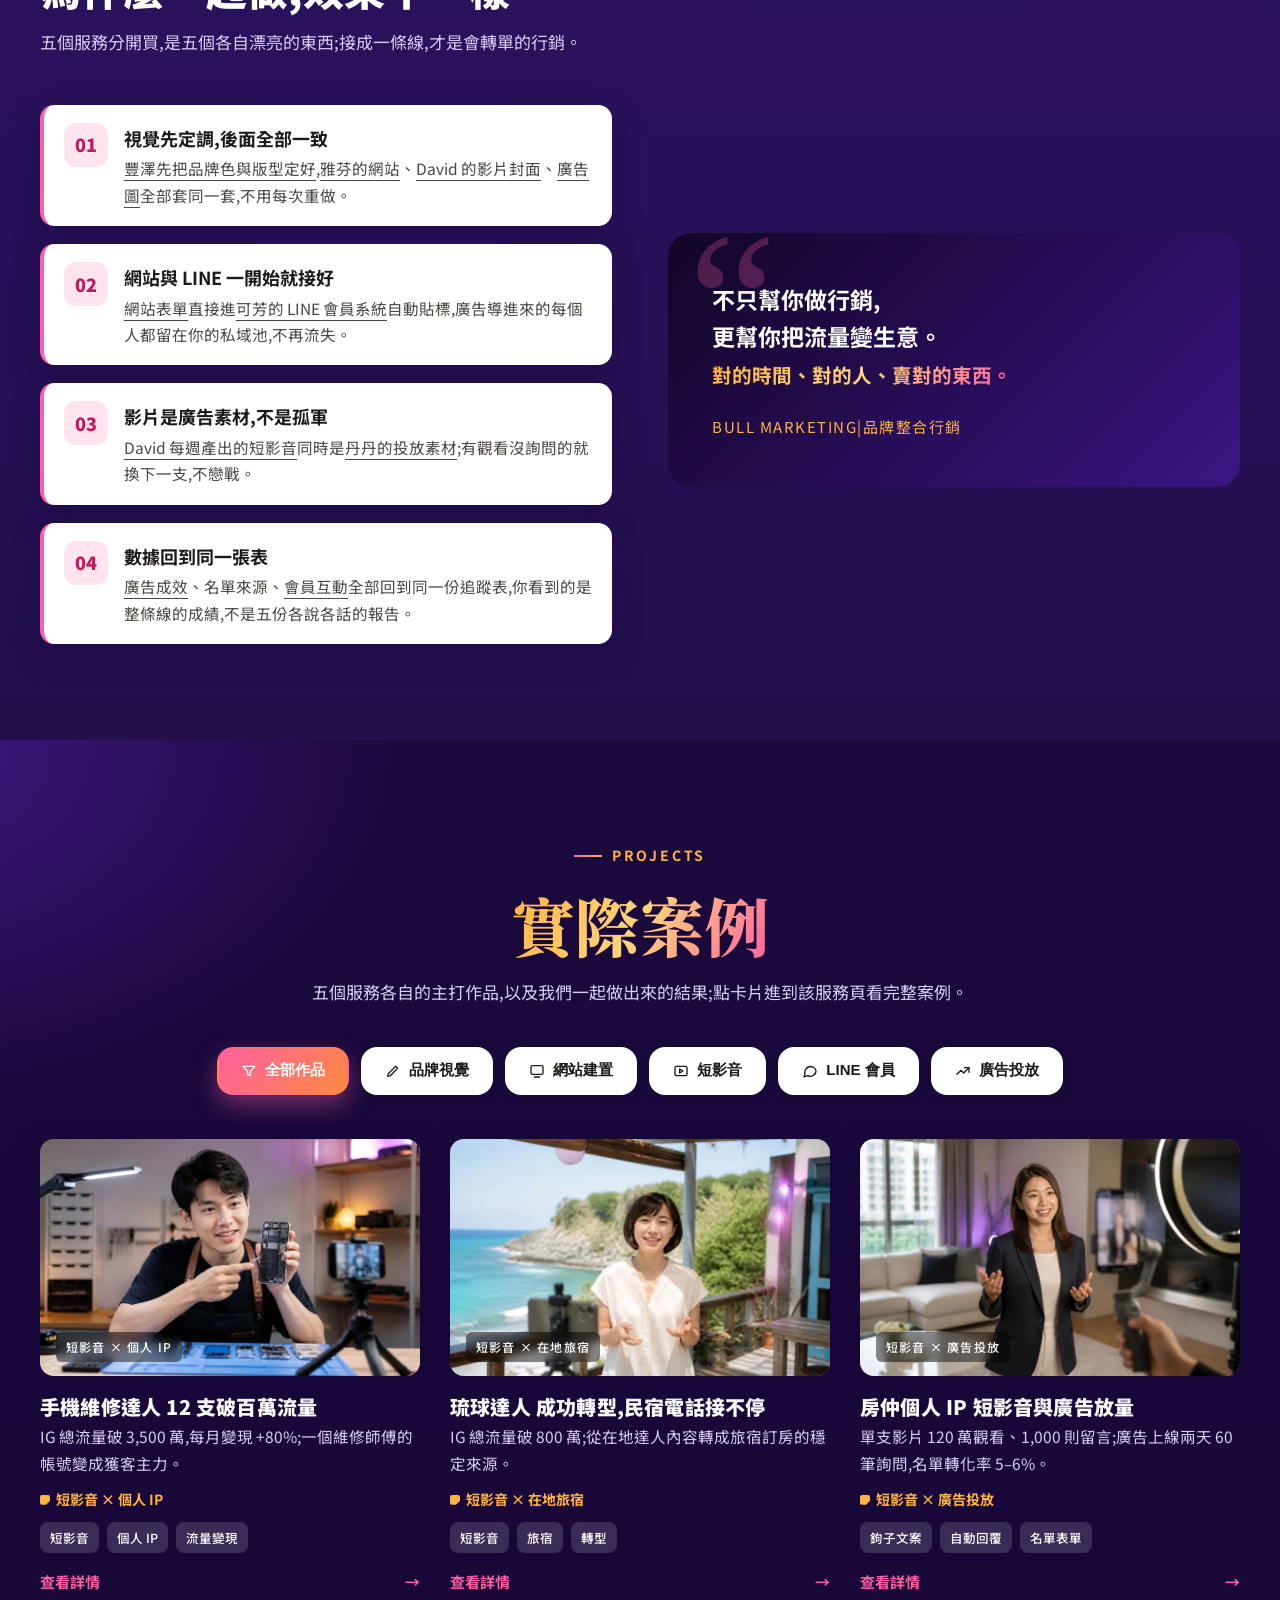
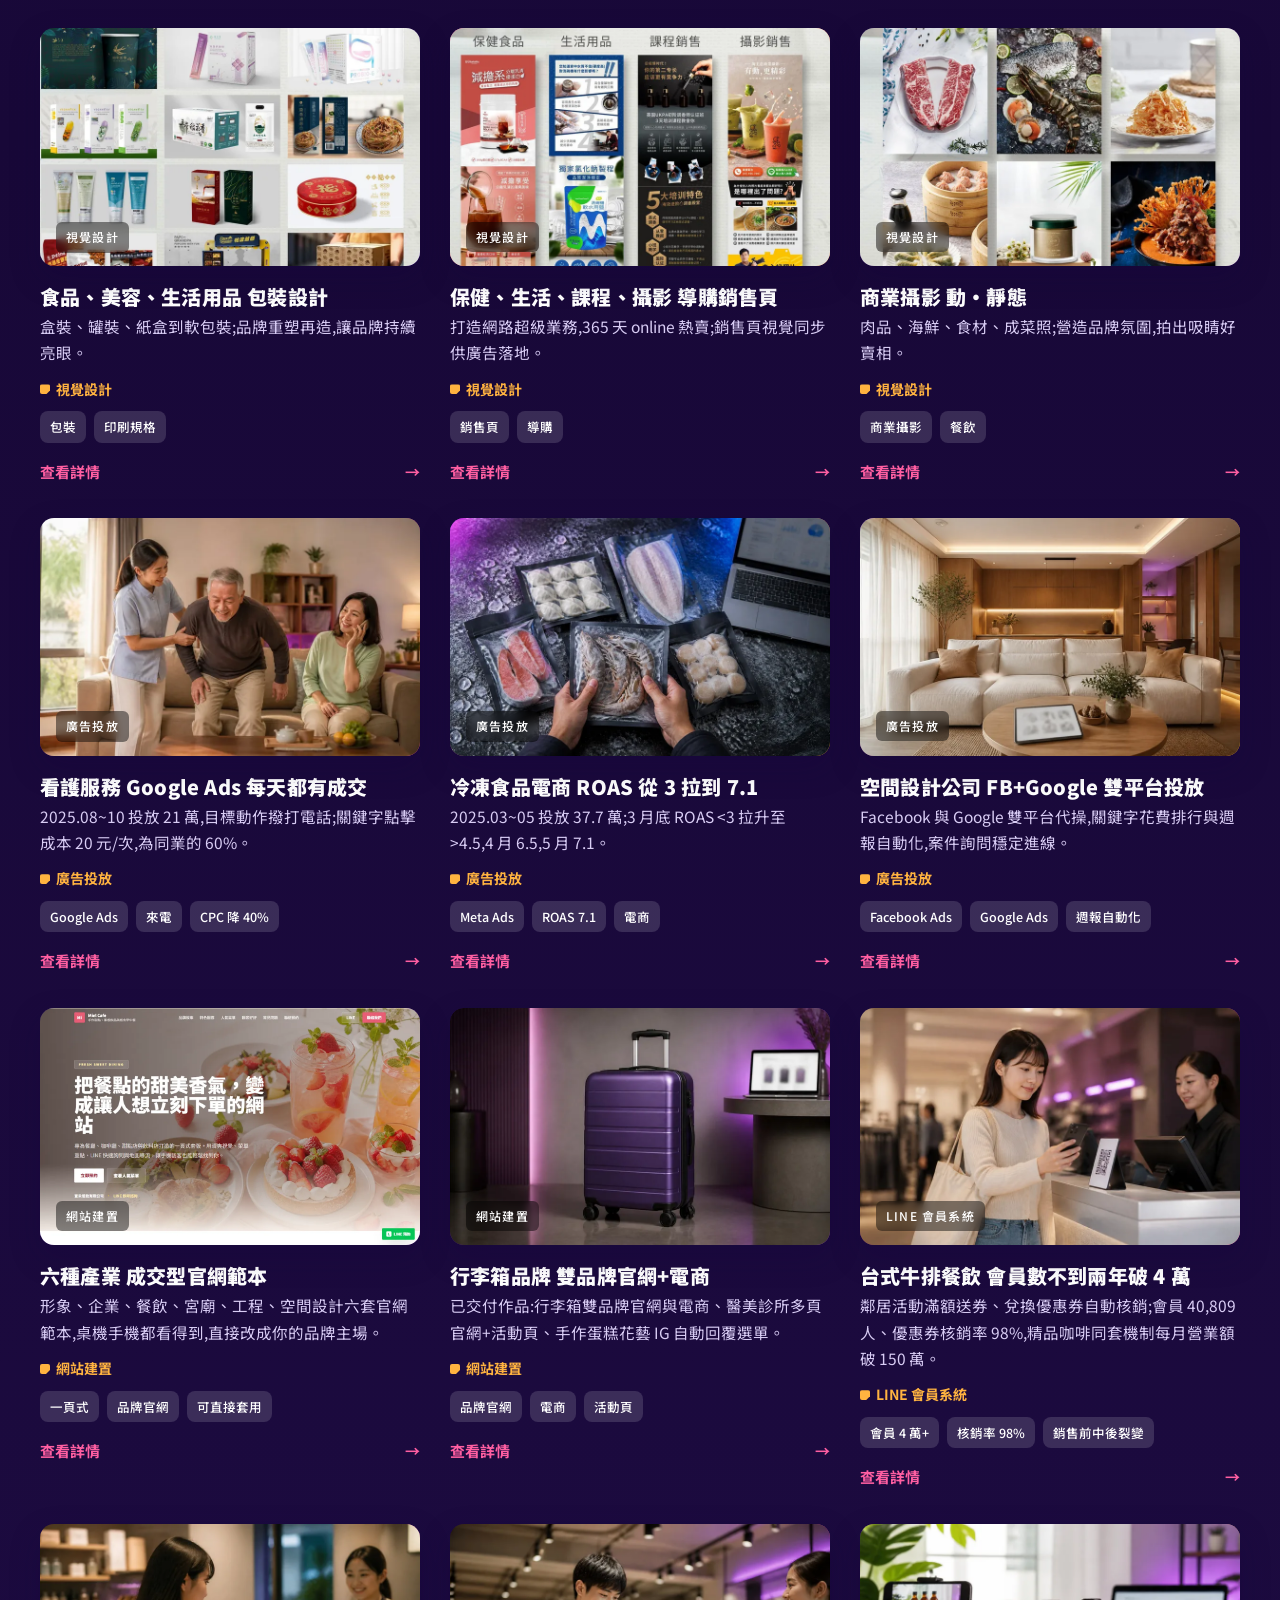
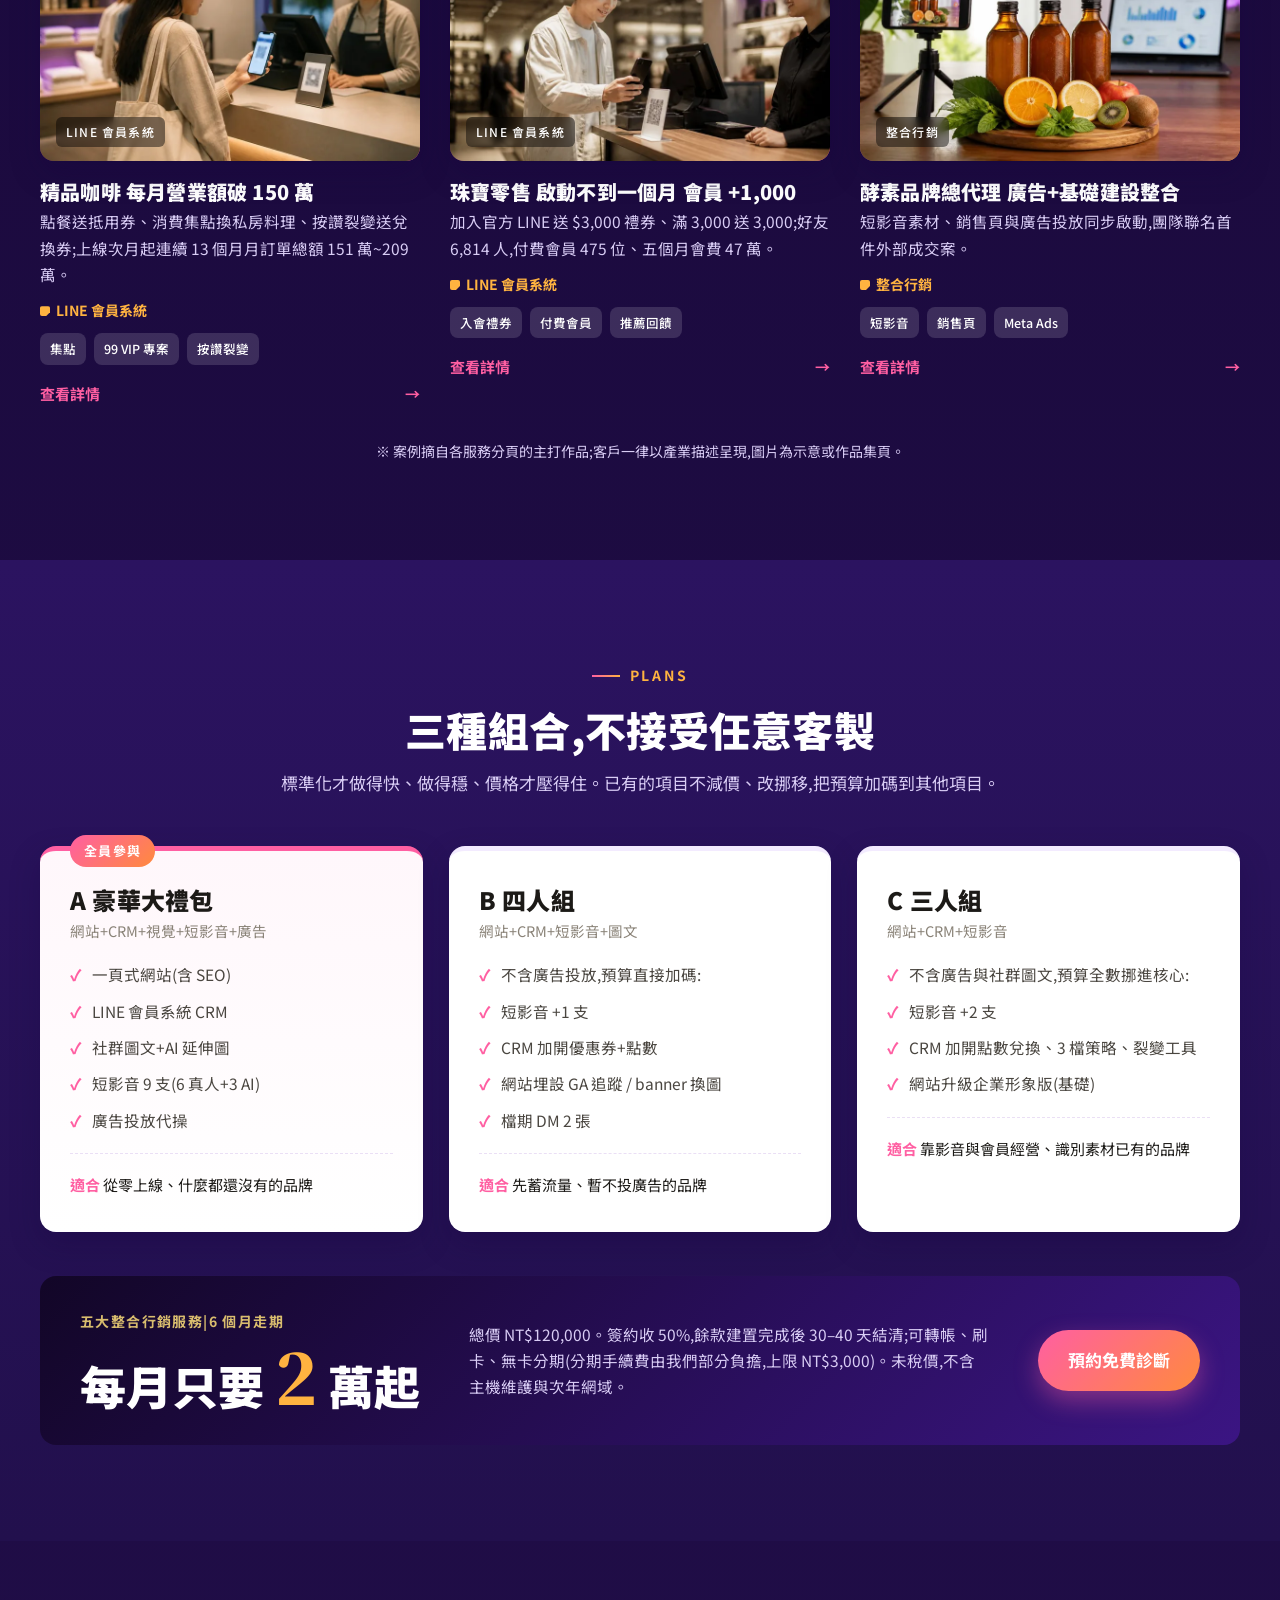
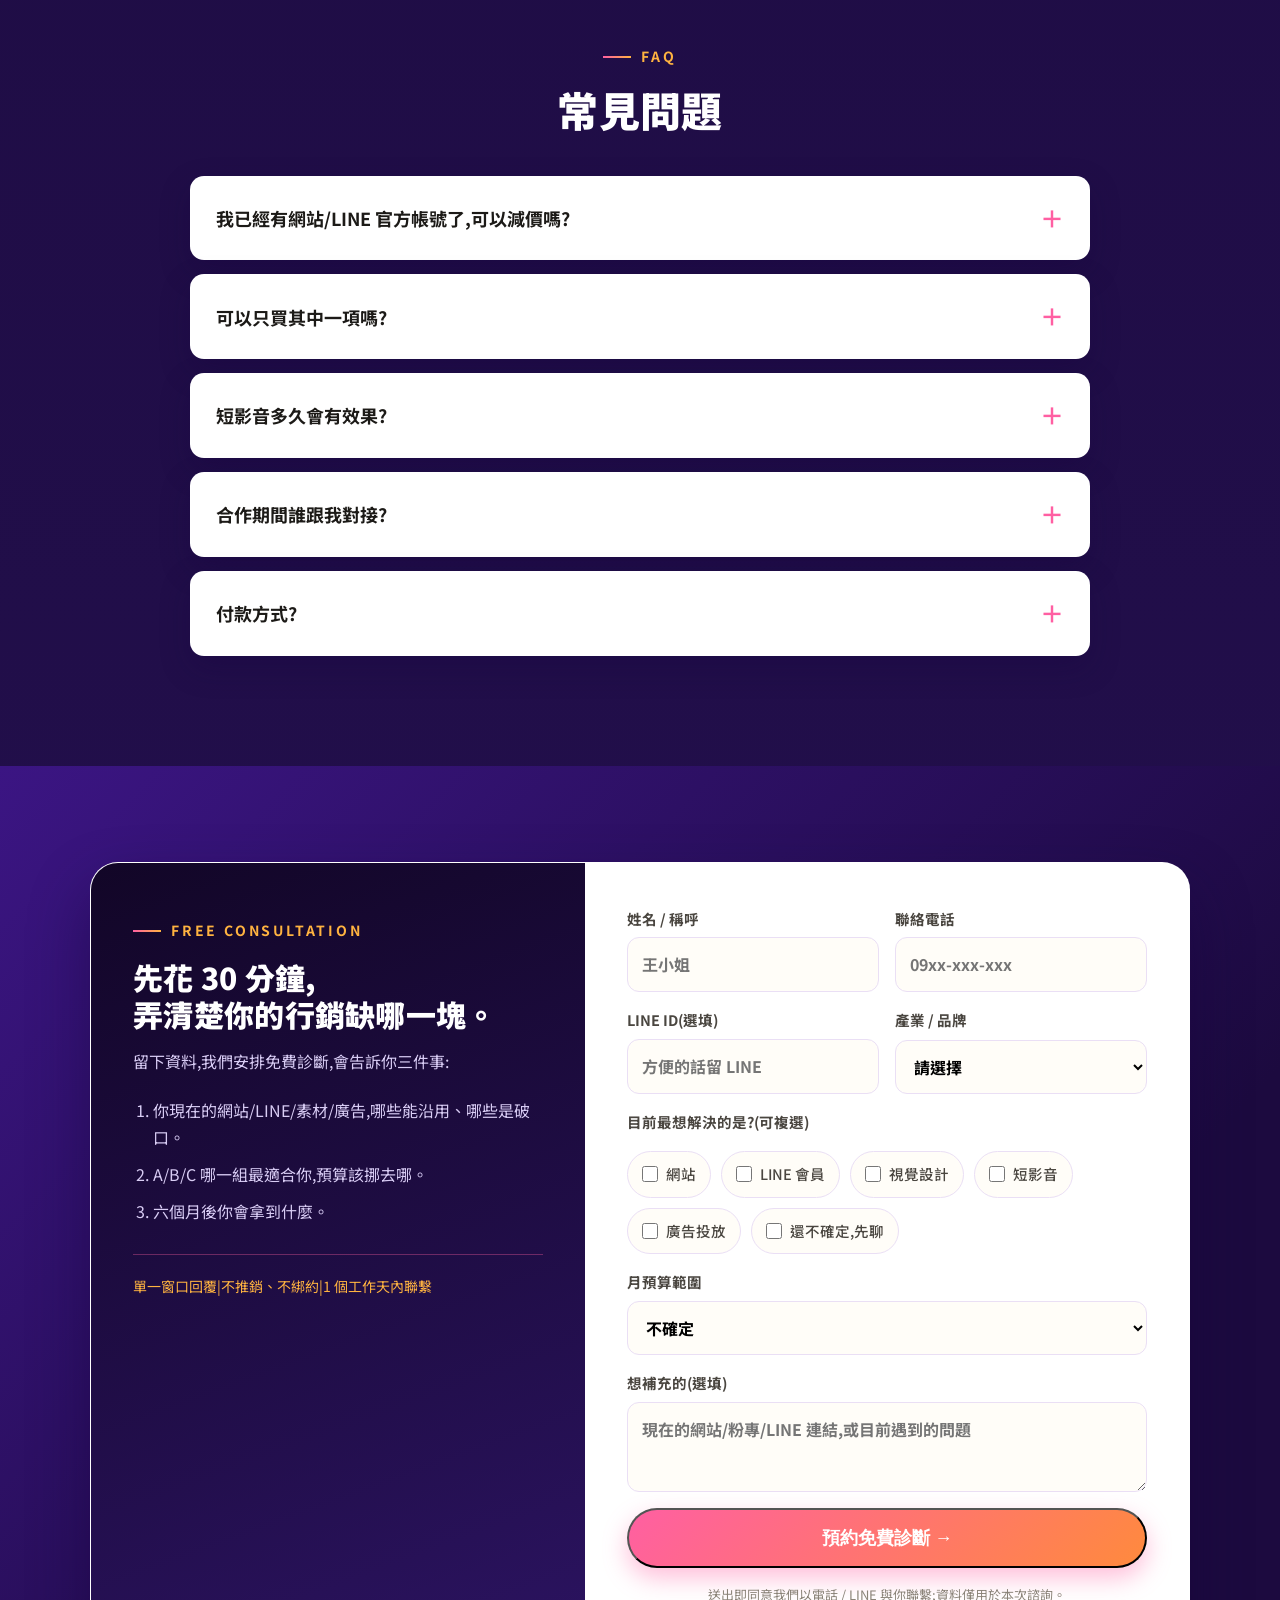
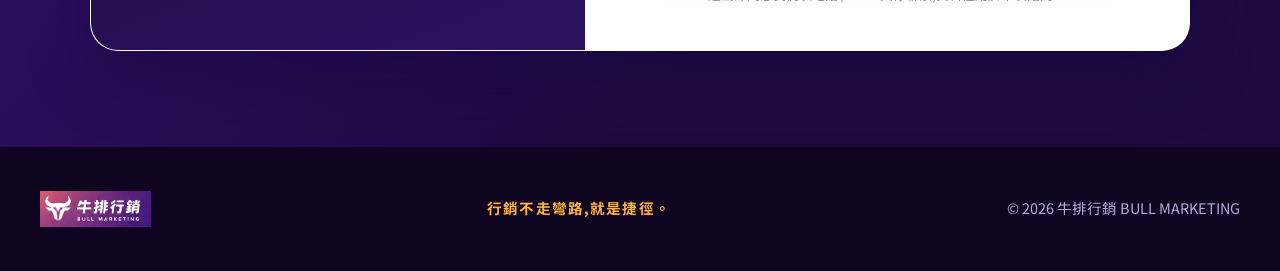
==== commit 7ecf4d44: "首頁案例區補齊:LINE 會員 3 張、網站 2 張(共 15 張) Co-Authored-By: Claude Fable 5.1 <noreply@anthropic.com>" ====
--- a/index.html
+++ b/index.html
@@ -301,12 +301,39 @@
         <div class="more">查看詳情 <i>→</i></div>
       </a>
 
+      <a class="pj reveal" data-c="web" href="web.html#cases">
+        <div class="thumb" style="background:linear-gradient(135deg,#2b1360,#8e44ad)"><img class="cover" src="assets/cases/luggage-web.webp" alt="行李箱品牌 雙品牌官網+電商|網站建置" loading="lazy"><small>網站建置</small></div>
+        <h3>行李箱品牌 雙品牌官網+電商</h3>
+        <p class="desc">已交付作品:行李箱雙品牌官網與電商、醫美診所多頁官網+活動頁、手作蛋糕花藝 IG 自動回覆選單。</p>
+        <div class="cat">網站建置</div>
+        <div class="chips"><span>品牌官網</span><span>電商</span><span>活動頁</span></div>
+        <div class="more">查看詳情 <i>→</i></div>
+      </a>
+
       <a class="pj reveal" data-c="crm" href="crm.html#cases">
         <div class="thumb" style="background:linear-gradient(135deg,#1c0a3f,#ff5fa2)"><img class="cover" src="assets/cases/line-crm.webp" alt="LINE 會員|LINE 會員系統" loading="lazy"><small>LINE 會員系統</small></div>
         <h3>台式牛排餐飲 會員數不到兩年破 4 萬</h3>
         <p class="desc">鄰居活動滿額送券、兌換優惠券自動核銷;會員 40,809 人、優惠券核銷率 98%,精品咖啡同套機制每月營業額破 150 萬。</p>
         <div class="cat">LINE 會員系統</div>
         <div class="chips"><span>會員 4 萬+</span><span>核銷率 98%</span><span>銷售前中後裂變</span></div>
+        <div class="more">查看詳情 <i>→</i></div>
+      </a>
+
+      <a class="pj reveal" data-c="crm" href="crm.html#cases">
+        <div class="thumb" style="background:linear-gradient(135deg,#1c0a3f,#ff5fa2)"><img class="cover" src="assets/cases/line-crm-1.webp" alt="精品咖啡|LINE 會員系統" loading="lazy"><small>LINE 會員系統</small></div>
+        <h3>精品咖啡 每月營業額破 150 萬</h3>
+        <p class="desc">點餐送抵用券、消費集點換私房料理、按讚裂變送兌換券;上線次月起連續 13 個月月訂單總額 151 萬~209 萬。</p>
+        <div class="cat">LINE 會員系統</div>
+        <div class="chips"><span>集點</span><span>99 VIP 專案</span><span>按讚裂變</span></div>
+        <div class="more">查看詳情 <i>→</i></div>
+      </a>
+
+      <a class="pj reveal" data-c="crm" href="crm.html#cases">
+        <div class="thumb" style="background:linear-gradient(135deg,#1c0a3f,#ff5fa2)"><img class="cover" src="assets/cases/line-crm-3.webp" alt="珠寶零售|LINE 會員系統" loading="lazy"><small>LINE 會員系統</small></div>
+        <h3>珠寶零售 啟動不到一個月 會員 +1,000</h3>
+        <p class="desc">加入官方 LINE 送 $3,000 禮券、滿 3,000 送 3,000;好友 6,814 人,付費會員 475 位、五個月會費 47 萬。</p>
+        <div class="cat">LINE 會員系統</div>
+        <div class="chips"><span>入會禮券</span><span>付費會員</span><span>推薦回饋</span></div>
         <div class="more">查看詳情 <i>→</i></div>
       </a>
 
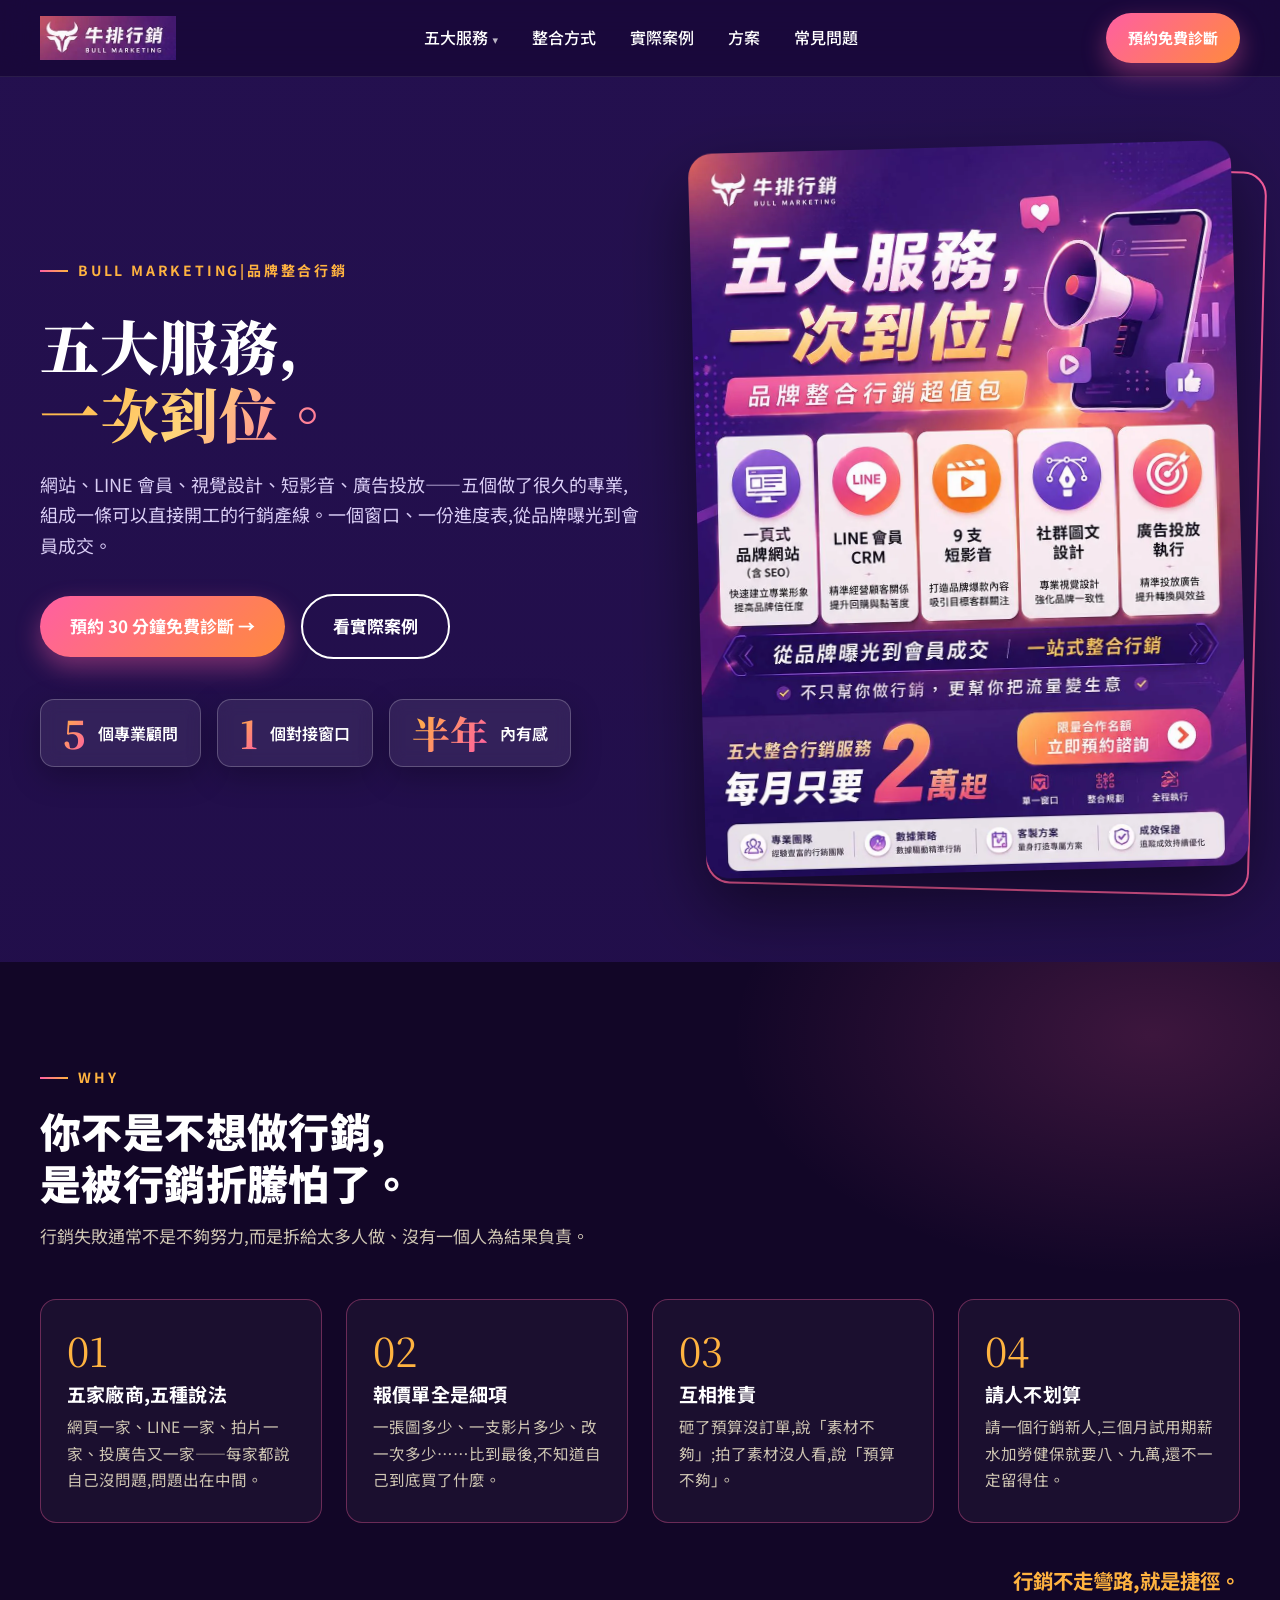
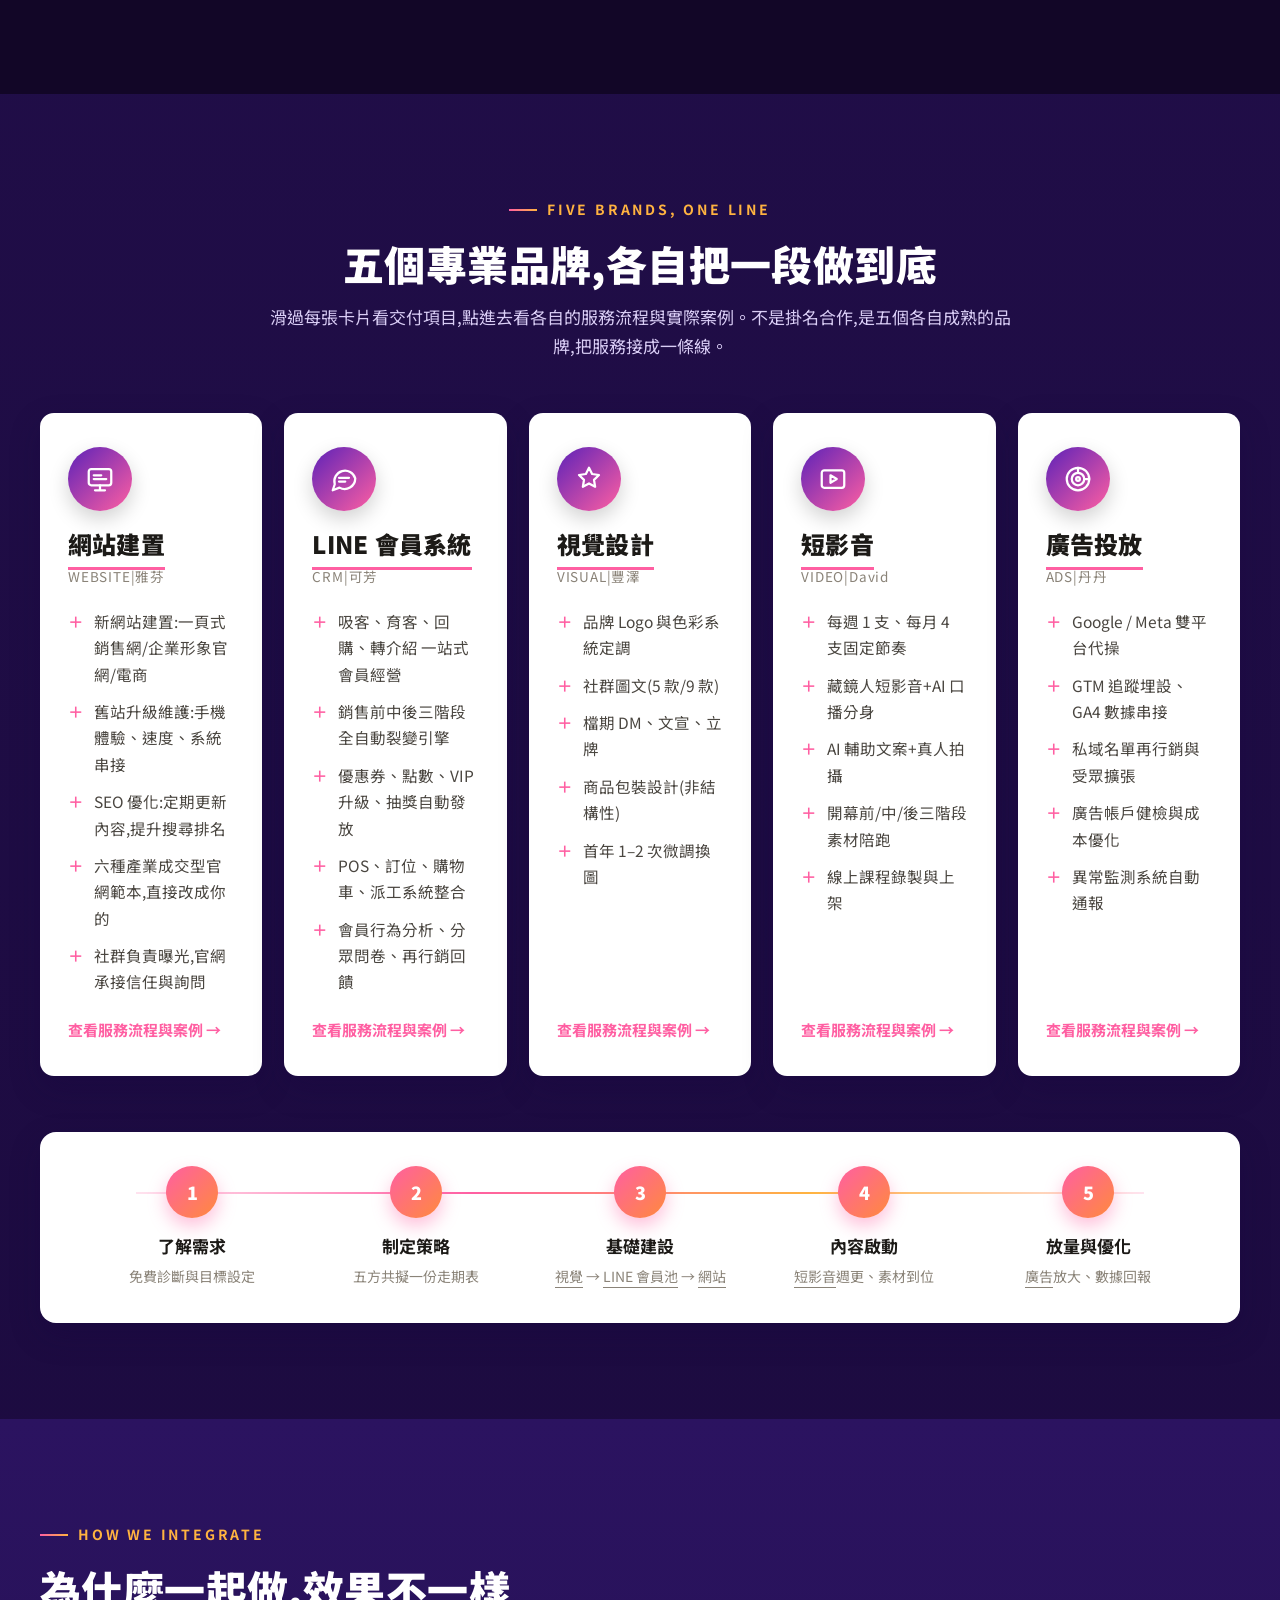
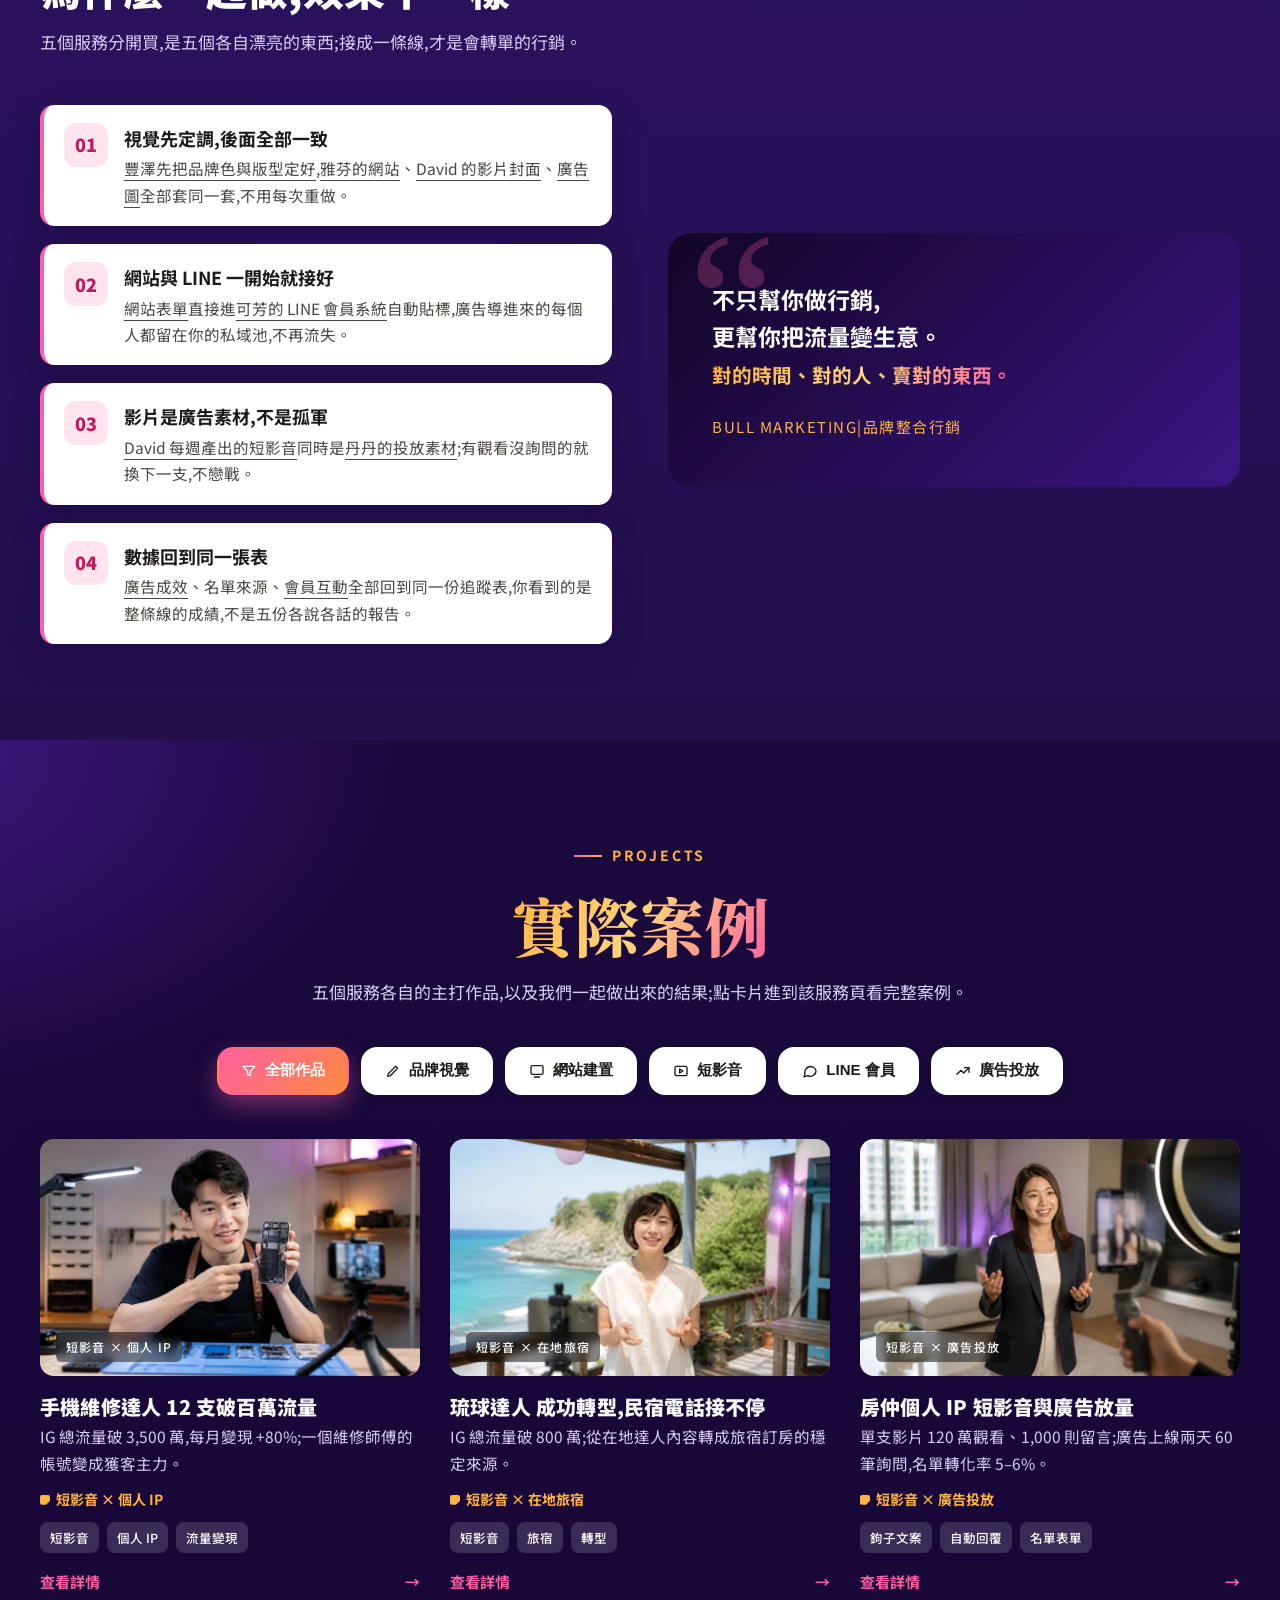
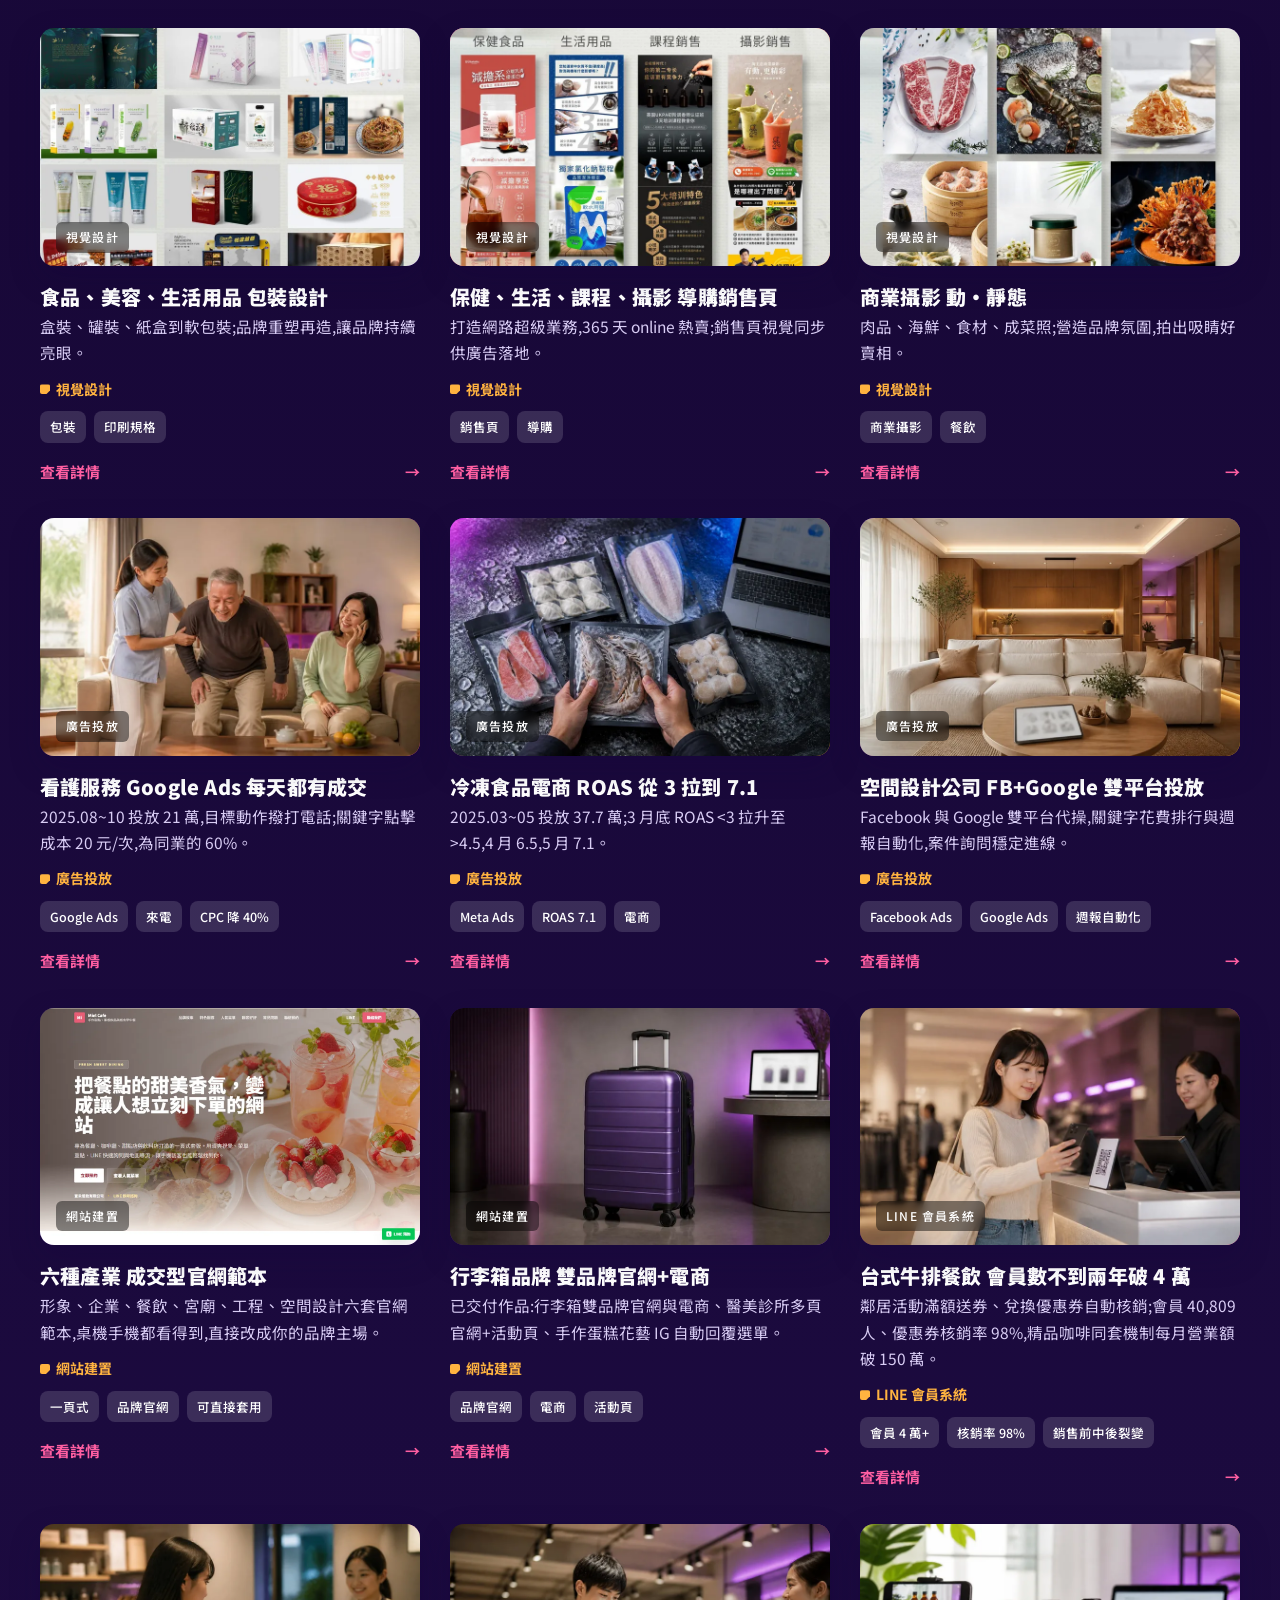
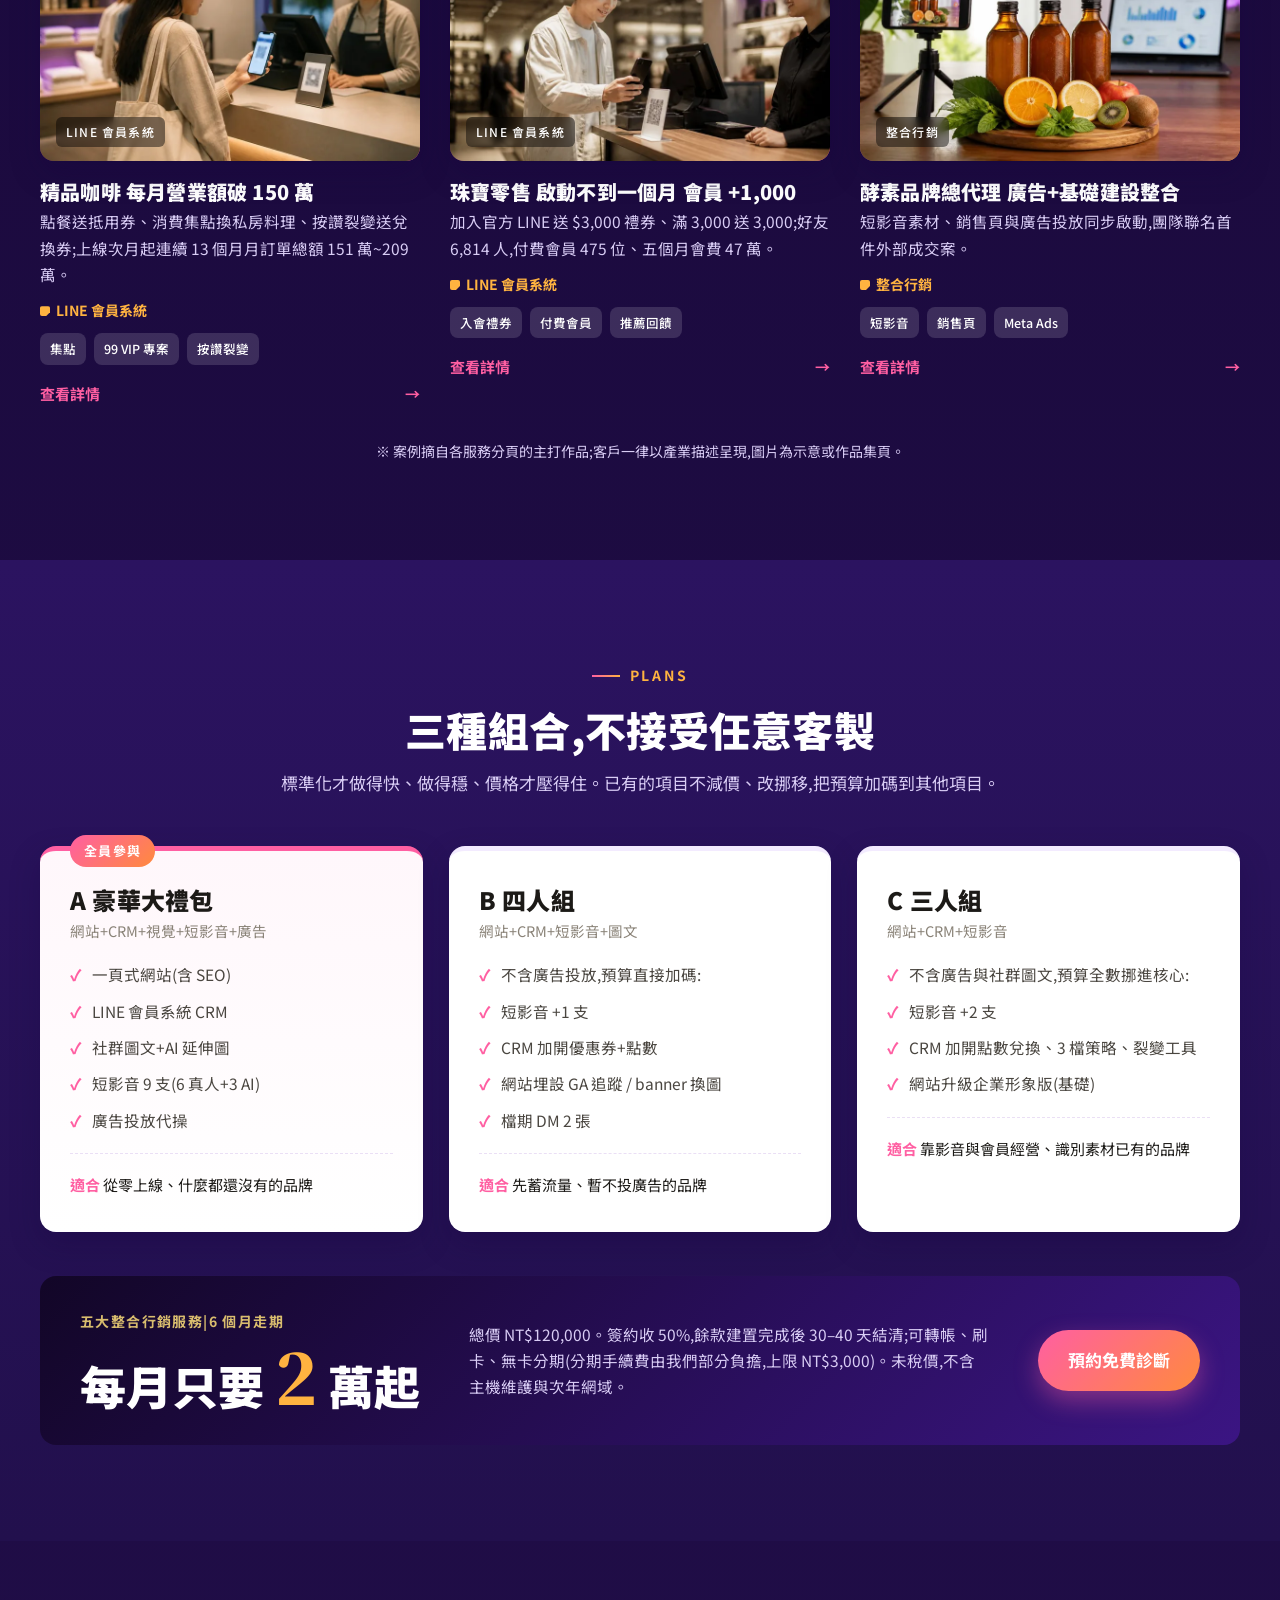
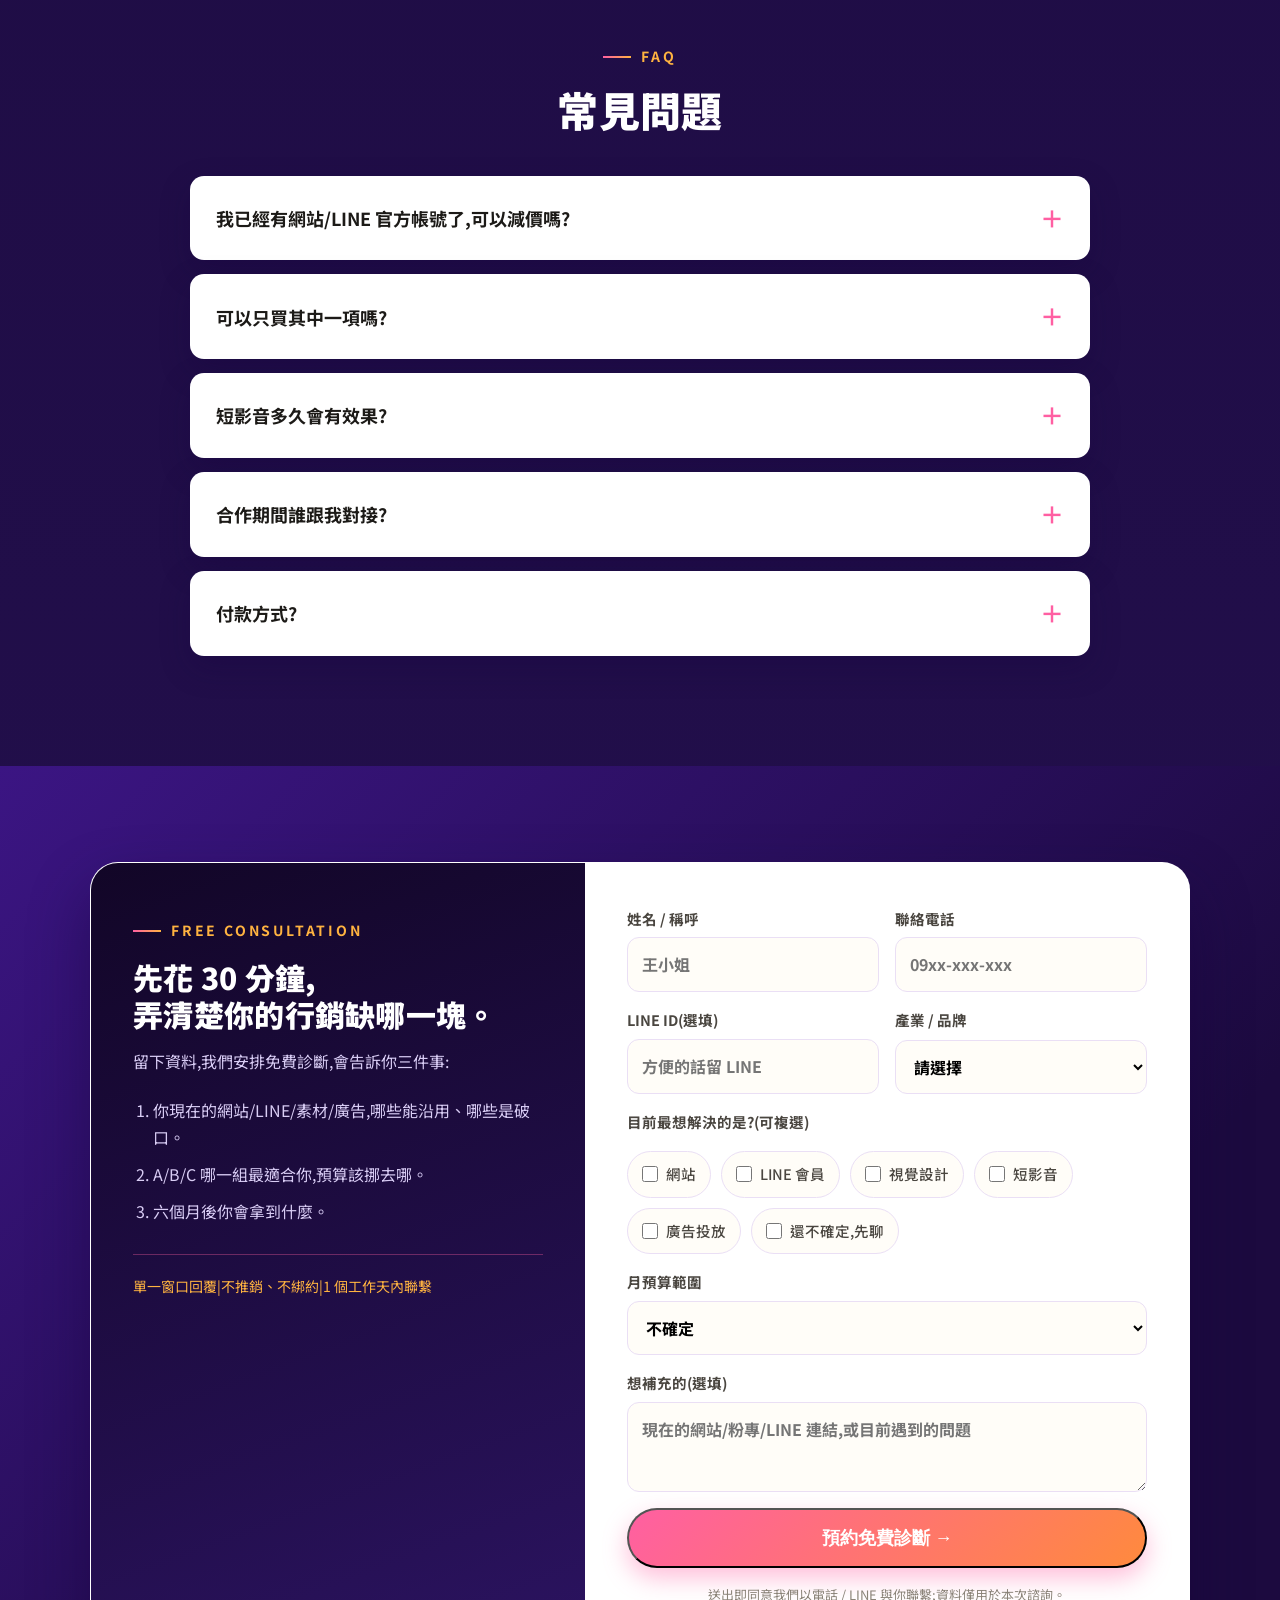
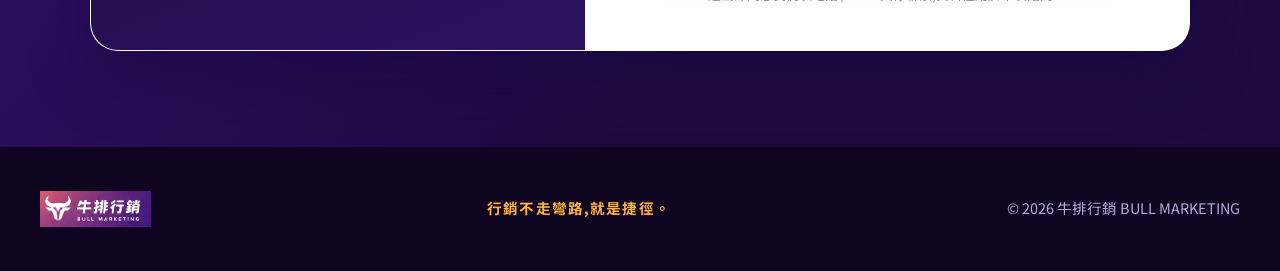
==== commit 896d2573: "可芳分頁:加後台實績截圖畫廊(品牌/個資打碼)、移除韌性計畫補助內容 Co-Authored-By: Claude Fable 5.1 <noreply@anthropic.com>" ====
--- a/index.html
+++ b/index.html
@@ -108,7 +108,7 @@
             <li>銷售前中後三階段 全自動裂變引擎</li>
             <li>優惠券、點數、VIP 升級、抽獎自動發放</li>
             <li>POS、訂位、購物車、派工系統整合</li>
-            <li>政府「韌性計畫」補助申請協助</li>
+            <li>會員行為分析、分眾問卷、再行銷回饋</li>
           </ul>
           <span class="more-link">查看服務流程與案例 →</span>
         </div>
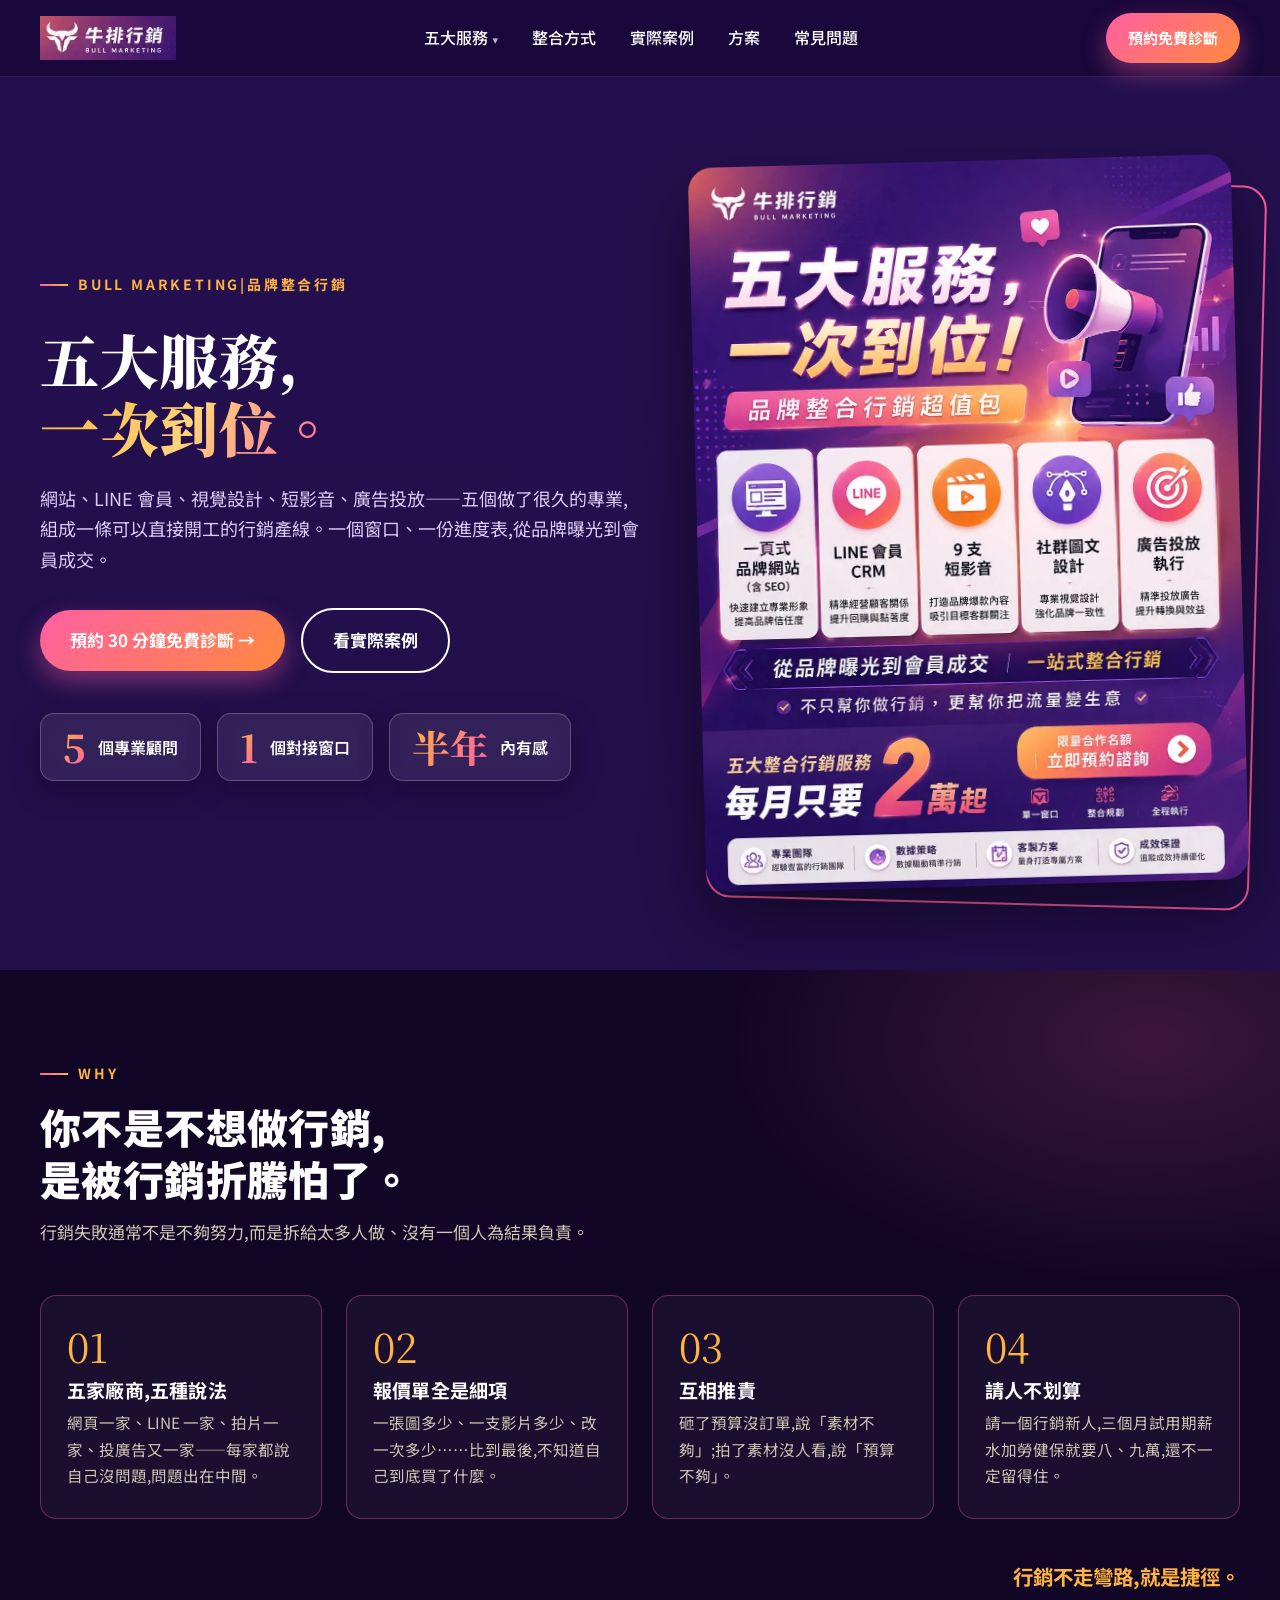
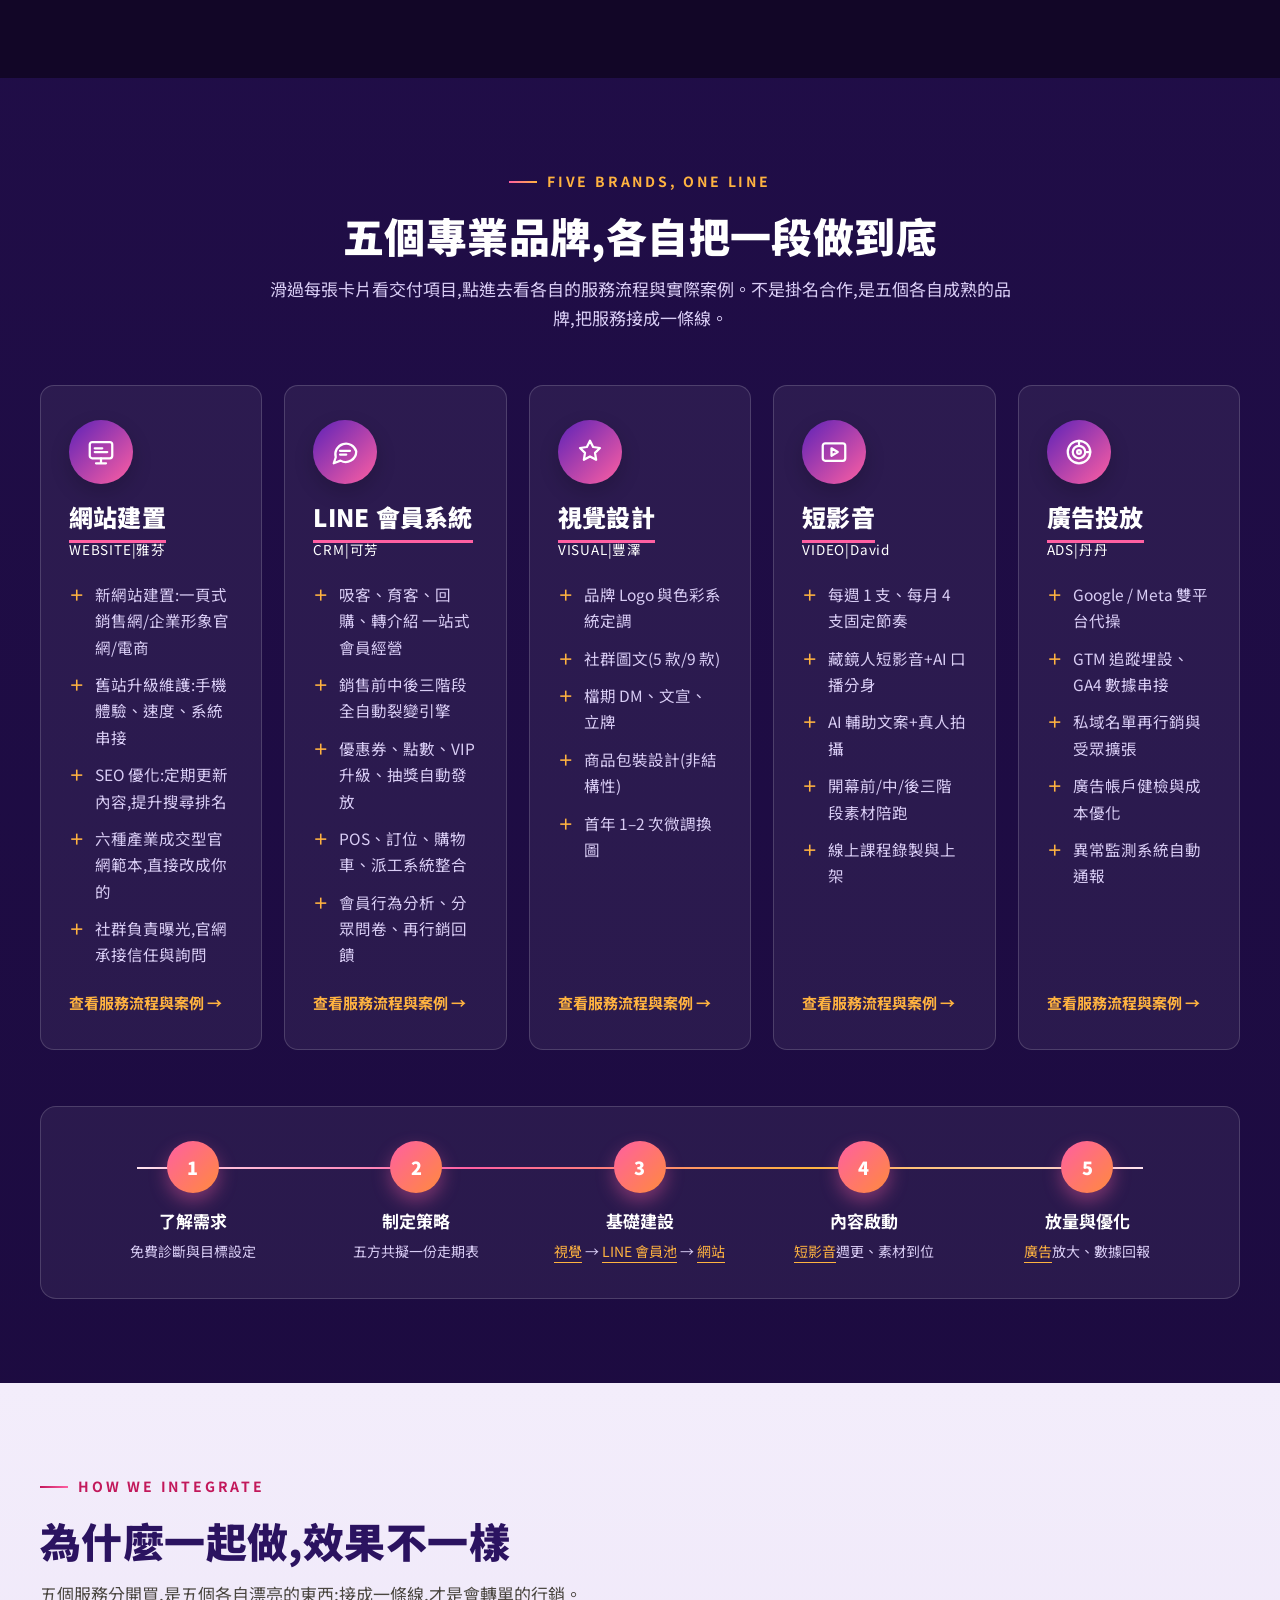
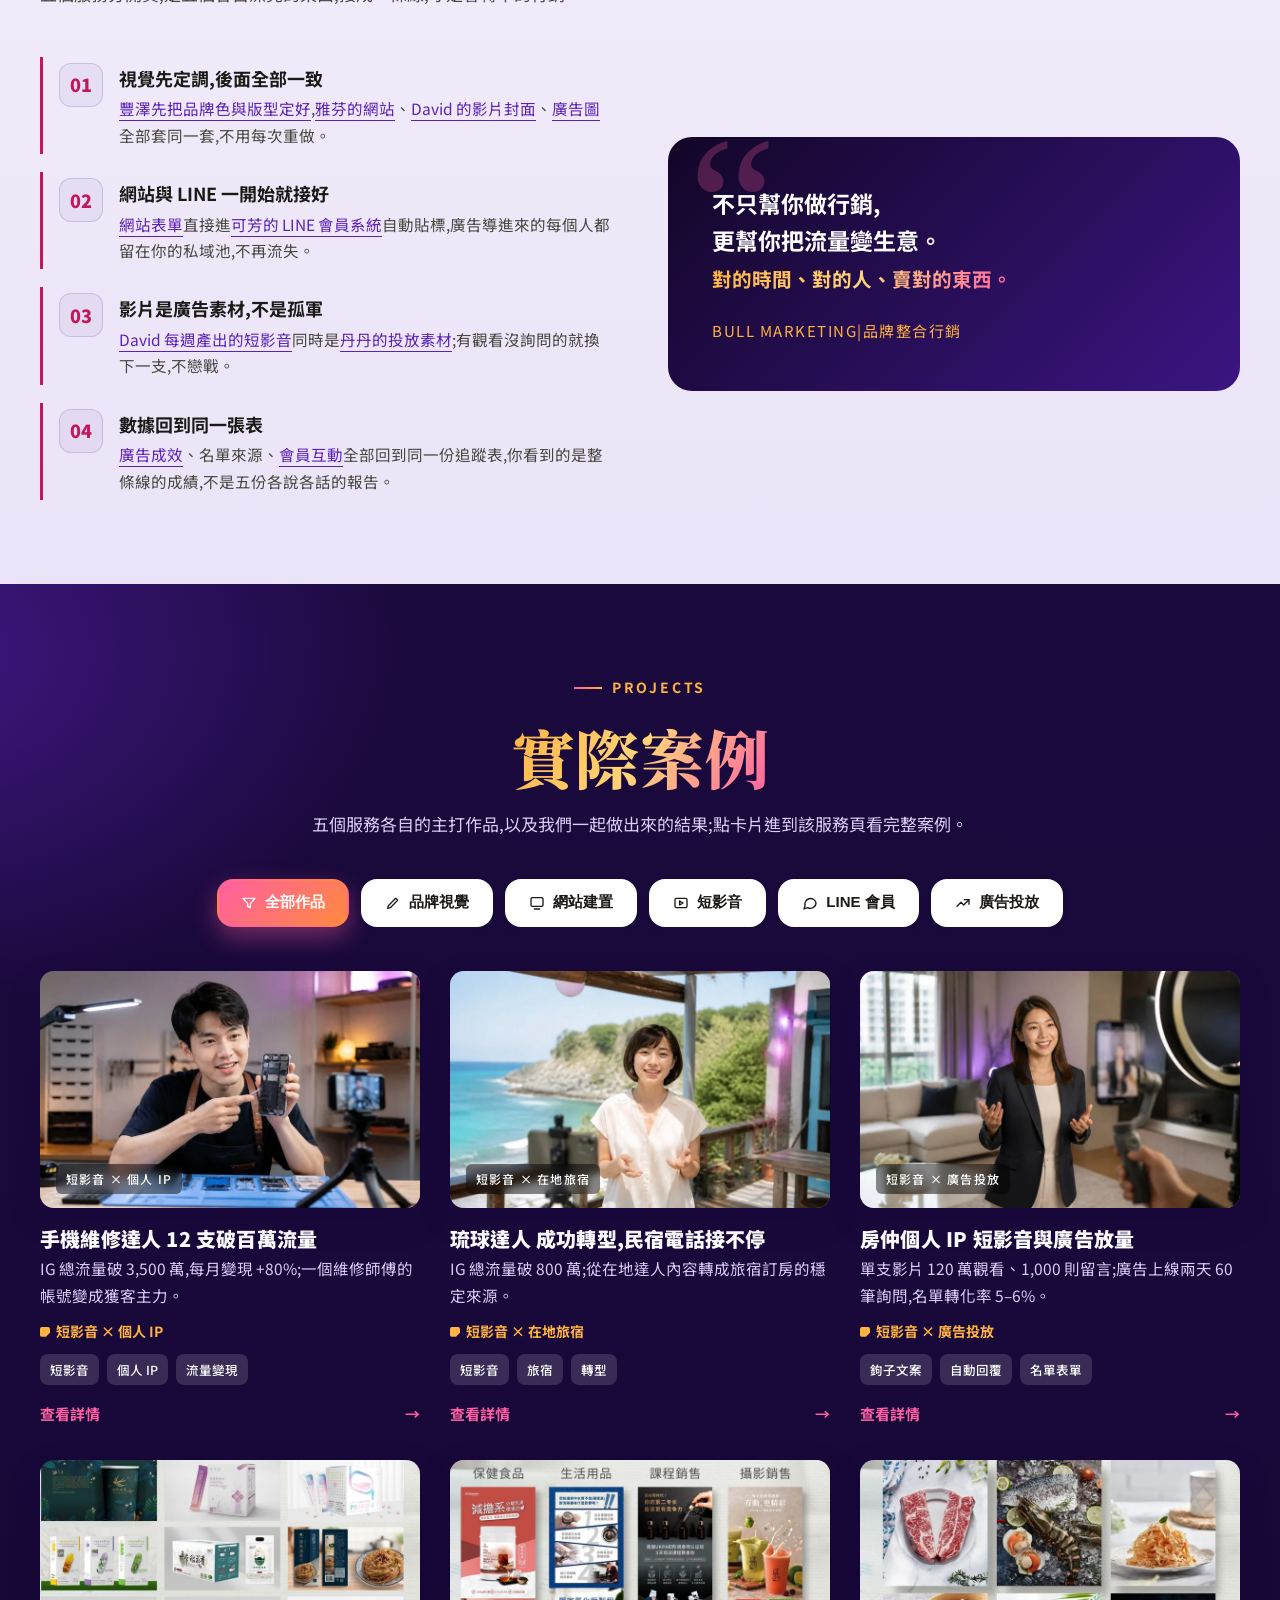
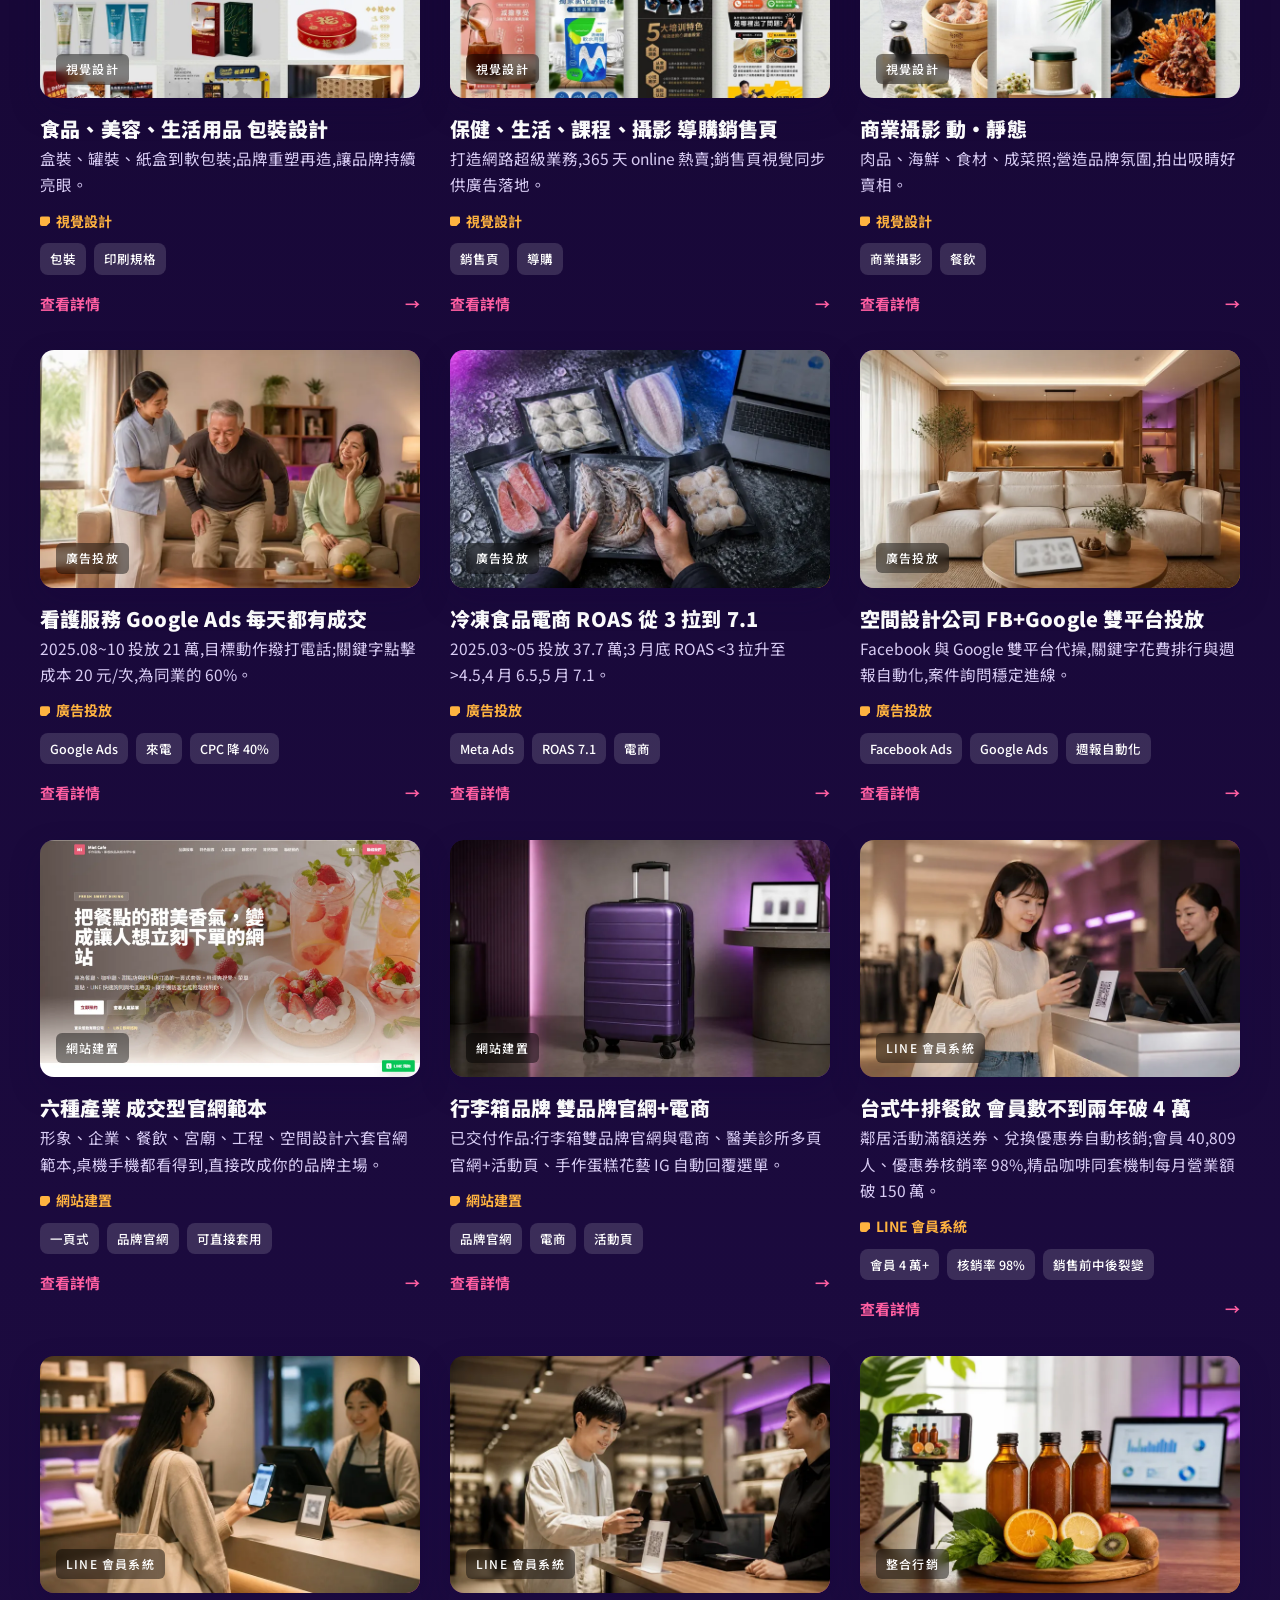
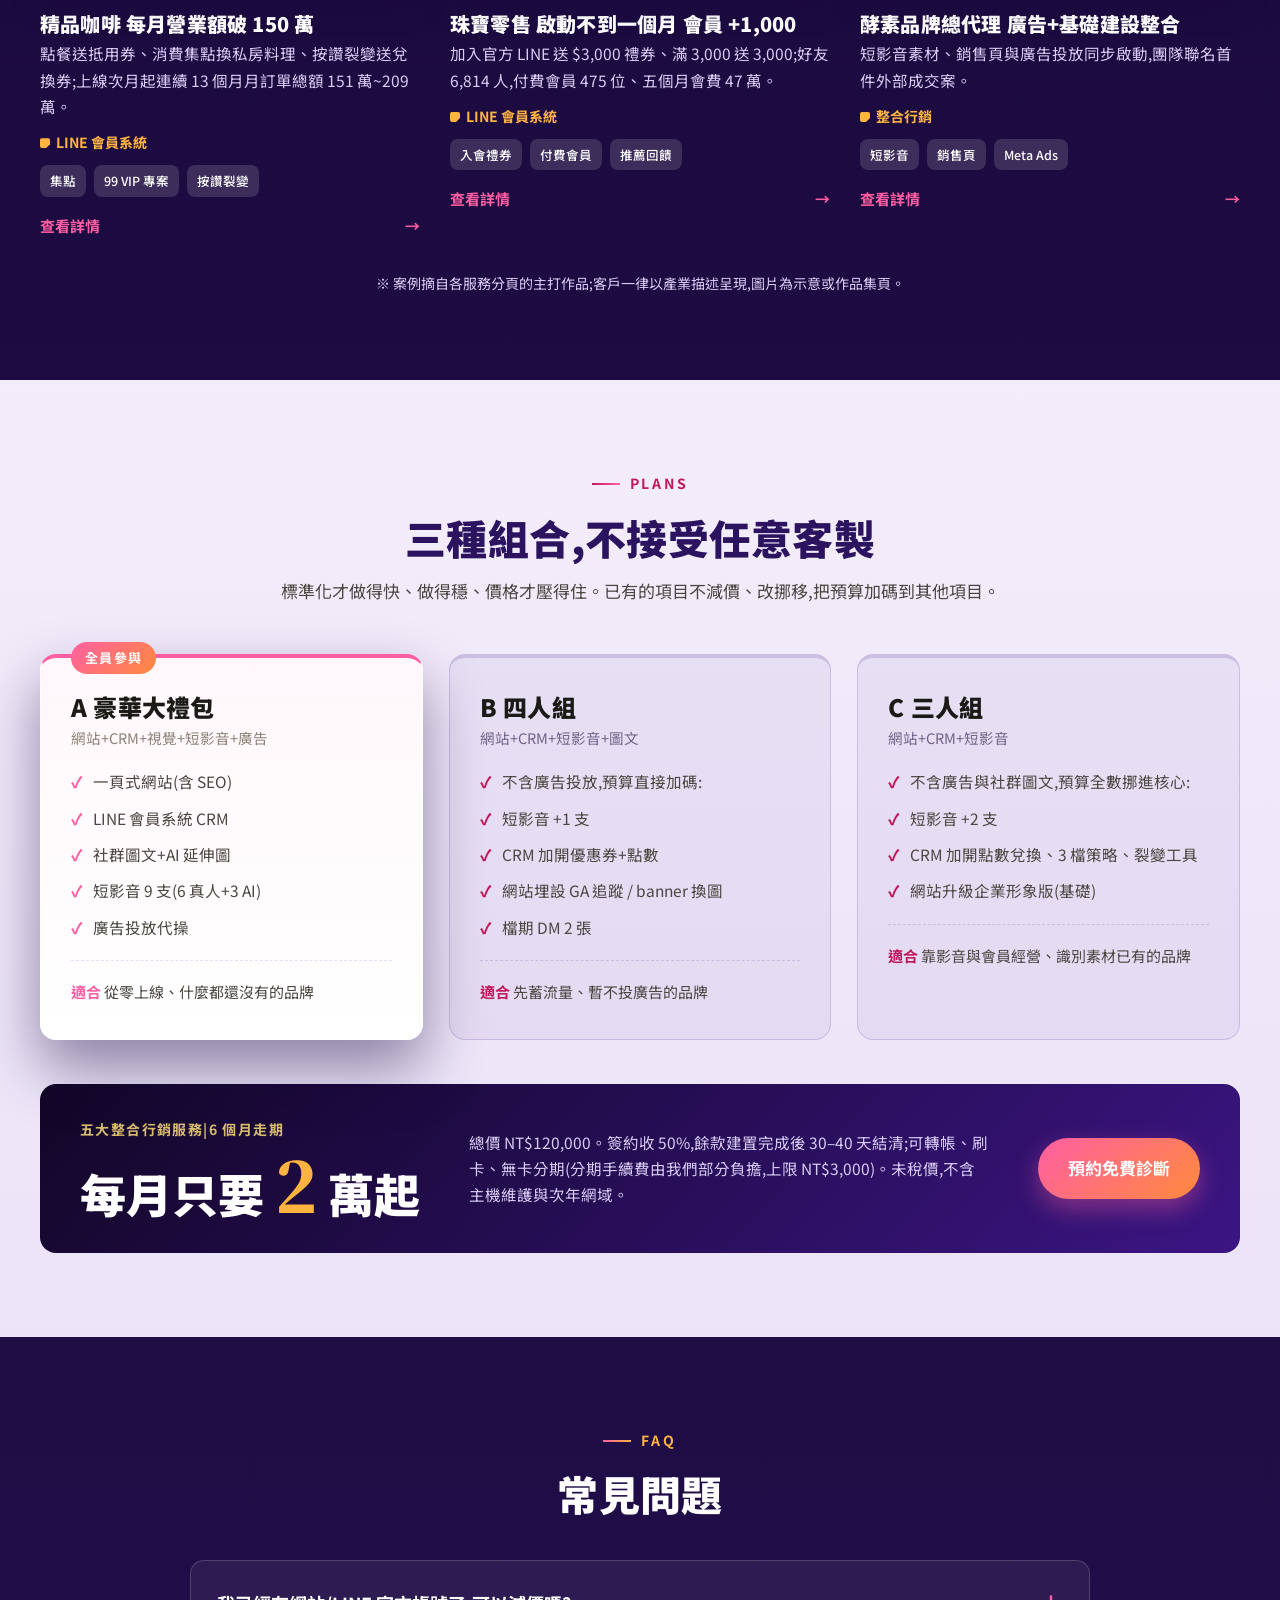
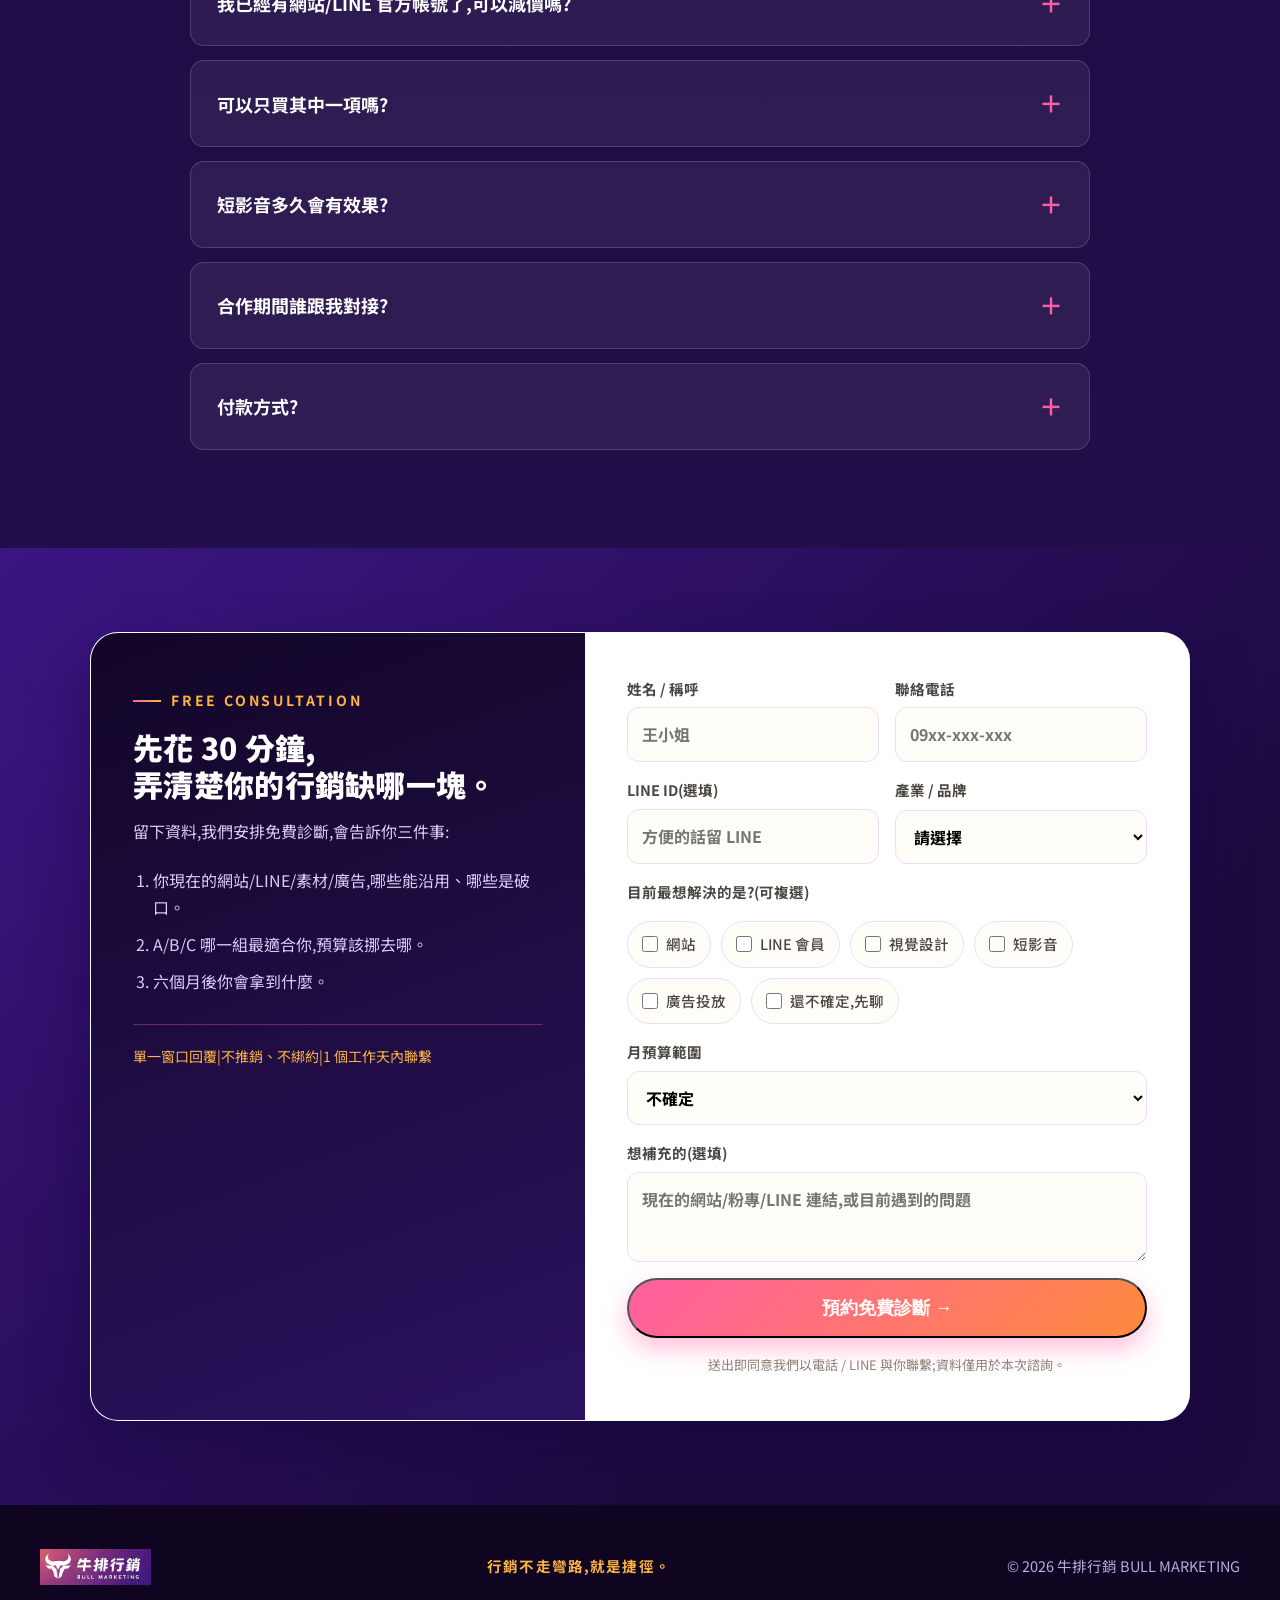
==== commit b15d42b1: "全站密度調整 v4:去白卡視覺套用六頁(body[class^=page-]);首頁 .svc/.flow/.integ/.plan/.faq 同套半透明框、A 案維持白底強調;內容卡/步驟任意數量自" ====
--- a/index.html
+++ b/index.html
@@ -7,10 +7,10 @@
 <meta name="description" content="網站、LINE 會員、視覺設計、短影音、廣告投放——五個專業一個窗口,六個月走期,把行銷做成一條產線。">
 <link rel="preconnect" href="https://fonts.googleapis.com">
 <link href="https://fonts.googleapis.com/css2?family=Noto+Sans+TC:wght@400;500;700;900&family=Noto+Serif+TC:wght@600;800&display=swap" rel="stylesheet">
-<link rel="stylesheet" href="style.css?v=202609090135">
-<link rel="stylesheet" href="theme-purple.css?v=202609090135">
+<link rel="stylesheet" href="style.css?v=202609261947">
+<link rel="stylesheet" href="theme-purple.css?v=202609261947">
 </head>
-<body>
+<body class="page-index">
 
 <header>
   <div class="wrap nav">
--- a/style.css
+++ b/style.css
@@ -395,3 +395,195 @@
 .web-vs .vd-card.bad li::before{background:#b7b0c8}
 @media (max-width:1024px){.web-gallery{grid-template-columns:1fr 1fr}}
 @media (max-width:640px){.web-gallery{grid-template-columns:1fr}.web-vs{grid-template-columns:1fr}.web-vs .vs{justify-self:center}}
+
+
+
+
+/* ══ 全站密度調整 v4(Dan 2026-09-26「通過 先這樣套用到全部頁面中」)══
+   v1 web.html 手機去白卡 → v2 桌機 → v3 平板兩欄 → v4 作用範圍放寬到所有頁面(body[class^="page-"]:page-web/ads/crm/visual/video/index),
+   並補「內容卡/步驟數量非 3、5」的補位規則與首頁專用區塊(.svc/.flow/.integ/.plan/.faq)的同套視覺。
+   ①淺底段(原 style="background:#fff")改淡紫底深字,與深底段交替;
+   ②「標題+一句」清單(.ind、首頁 .integ li)去白卡:左側色條;桌機多欄、平板 2 欄、手機單欄加分隔線;
+   ③步驟(.step、首頁 .flow):半透明框+左側色條;桌機 6 欄格(任意步數自動補齊整列)、平板每步一列橫排、手機單欄條列;
+   ④內容型卡(.vd-grid3,含 AI 三問 .q3):合併成一塊半透明面板,格線用 1px 陰影自動產生(任意張數);孤兒格撐滿整列;
+   ⑤VS 對比(.web-vs):一塊分割面板,桌機/平板左右、手機上下;
+   ⑥搭配其他服務(.other-svc)、首頁服務卡(.svc)、方案卡(.plan,主打 A 案維持白底強調)、FAQ(.faq details):半透明框。
+   不動:案例區(.web-gallery/.pj-grid)、負責人卡(.owner)、表單、深色引言塊(.vd-hl/.quote/.price-bar)、成效表(.tbl-wrap)、Logo 牆(.vd-logos)、首頁痛點卡(.pain-card 原本就半透明)。 */
+
+/* 色彩變數:深底段 / 淺底段 */
+body[class^="page-"] section{--tx:#fff;--tx2:#d9cdf5;--tx3:#b9a9dc;--num:#ffb340;--panel:rgba(255,255,255,.06);--panel-hover:rgba(255,255,255,.11);--panel-line:rgba(255,255,255,.16);--panel-bad:rgba(0,0,0,.22)}
+body[class^="page-"] section[style*="background:#fff"]{background:linear-gradient(180deg,#f3edfb,#ebe3f7)!important;color:var(--ink);--tx:#1c1a17;--tx2:#4a4640;--tx3:#6f6488;--num:#c2185b;--panel:rgba(59,21,131,.05);--panel-hover:rgba(59,21,131,.09);--panel-line:rgba(59,21,131,.16);--panel-bad:rgba(59,21,131,.08)}
+body[class^="page-"] section[style*="background:#fff"] .h2{color:#2b1360}
+body[class^="page-"] section[style*="background:#fff"] .lead{color:#4a4640}
+body[class^="page-"] section[style*="background:#fff"] .lead a{color:#5c22b8}
+body[class^="page-"] section[style*="background:#fff"] .eyebrow{color:#c2185b}
+body[class^="page-"] section[style*="background:#fff"] .eyebrow::before{background:linear-gradient(90deg,#c2185b,#ff5fa2)}
+
+/* ② 標題+一句清單(.ind):左側色條,不用白卡 */
+body[class^="page-"] .ind-grid{gap:26px 30px;margin-top:32px}
+body[class^="page-"] .ind{background:transparent;box-shadow:none;border-radius:0;padding:4px 0 4px 16px;border-left:3px solid var(--num);color:var(--tx)}
+body[class^="page-"] .ind:hover{transform:none;box-shadow:none}
+body[class^="page-"] .ind small{color:var(--num);font-weight:700}
+body[class^="page-"] .ind b{color:var(--tx);font-size:18px;margin:2px 0 6px}
+body[class^="page-"] .ind p{color:var(--tx2);font-size:15px;margin-top:0;line-height:1.6}
+body[class^="page-"] .ind .chips{margin-top:10px}
+body[class^="page-"] .ind .chips span{background:var(--panel);color:var(--tx2);border:1px solid var(--panel-line)}
+
+/* ③ 步驟(.step):半透明框+左側色條 */
+body[class^="page-"] .step{background:var(--panel);box-shadow:none;border:1px solid var(--panel-line);border-left:3px solid var(--num);border-radius:14px;color:var(--tx)}
+body[class^="page-"] .step:hover{border-left-color:var(--num);transform:translateY(-3px);background:var(--panel-hover)}
+body[class^="page-"] .step .no{color:var(--num)}
+body[class^="page-"] .step h3{color:var(--tx)}
+body[class^="page-"] .step p{color:var(--tx2);font-size:15px}
+body[class^="page-"] .step .chips span{background:var(--panel);color:var(--tx2);border:1px solid var(--panel-line)}
+
+/* ④ 內容型卡合併面板:格線=每張卡右下 1px 陰影,面板 overflow:hidden 自動裁掉最外圈 */
+body[class^="page-"] .vd-grid3{gap:0;margin-top:30px;background:var(--panel);border:1px solid var(--panel-line);border-radius:16px;overflow:hidden}
+body[class^="page-"] .vd-card{background:transparent;box-shadow:1px 1px 0 0 var(--panel-line);border-radius:0;border:0;padding:24px 24px 22px;color:var(--tx)}
+body[class^="page-"] .vd-card:hover{transform:none;box-shadow:1px 1px 0 0 var(--panel-line)}
+body[class^="page-"] .vd-card h3{color:var(--tx);font-size:19px}
+body[class^="page-"] .vd-card .who{color:var(--tx3)}
+body[class^="page-"] .vd-card p,body[class^="page-"] .vd-card ul{color:var(--tx2);font-size:15px}
+body[class^="page-"] .vd-card li::before{background:var(--num)}
+body[class^="page-"] .vd-card a{color:var(--num)}
+body[class^="page-"] .vd-card .chips span{background:var(--panel);color:var(--tx2);border:1px solid var(--panel-line)}
+body[class^="page-"] .vd-card .fit{border-top-color:var(--panel-line);color:var(--tx2)}
+body[class^="page-"] .vd-card .fit b{color:var(--num)}
+/* 桌機 3 欄的孤兒格:餘 1 撐滿整列、餘 2 各佔一半 */
+body[class^="page-"] .vd-grid3 > .vd-card:nth-child(3n+1):last-child{grid-column:1/-1}
+body[class^="page-"] .vd-grid3 > .vd-card:nth-child(3n+2):nth-last-child(2),body[class^="page-"] .vd-grid3 > .vd-card:nth-child(3n):last-child{grid-column:auto}
+body[class^="page-"] .vd-grid3 > .vd-card:nth-child(3n+2):last-child{grid-column:span 2}
+/* AI 三問:一句話卡縮內距、標題前加圓點 */
+body[class^="page-"] .q3{margin-top:28px}
+body[class^="page-"] .q3 .vd-card{padding:18px 22px}
+body[class^="page-"] .q3 .vd-card h3{font-size:18px;margin-bottom:2px;padding-left:14px;position:relative}
+body[class^="page-"] .q3 .vd-card h3::before{content:"";position:absolute;left:0;top:.45em;width:6px;height:6px;border-radius:50%;background:var(--num)}
+body[class^="page-"] .q3 .vd-card p{margin-top:2px;padding-left:14px}
+
+/* ⑤ VS 對比:兩張卡合成一塊分割面板,VS 變成中線上的圓標 */
+body[class^="page-"] .web-vs{grid-template-columns:1fr 1fr;gap:0;margin-top:28px;background:var(--panel);border:1px solid var(--panel-line);border-radius:16px;overflow:hidden;position:relative}
+body[class^="page-"] .web-vs .vd-card{background:transparent;box-shadow:none;border-radius:0;border:0;padding:24px 26px;color:var(--tx);grid-column:auto}
+body[class^="page-"] .web-vs .vd-card:hover{box-shadow:none}
+body[class^="page-"] .web-vs .vd-card.bad{background:var(--panel-bad)}
+body[class^="page-"] .web-vs > .vd-card:first-child{border-right:1px solid var(--panel-line)}
+body[class^="page-"] .web-vs .vs{position:absolute;left:50%;top:50%;transform:translate(-50%,-50%);align-self:auto;font-size:14px;letter-spacing:.1em;padding:6px 14px;border-radius:999px;background:var(--num);color:#fff;box-shadow:0 6px 18px rgba(0,0,0,.25);z-index:1}
+body[class^="page-"] .web-vs .vd-card.bad li::before{background:var(--tx3)}
+
+/* ⑥ 搭配其他服務:半透明格 */
+body[class^="page-"] .other-svc a{background:var(--panel);border:1px solid var(--panel-line);color:var(--tx);box-shadow:none}
+body[class^="page-"] .other-svc a:hover{background:var(--panel-hover);transform:none}
+
+/* ⑦ 首頁專用區塊:同一套視覺語言 */
+body[class^="page-"] .svc{background:var(--panel);box-shadow:none;border:1px solid var(--panel-line);color:var(--tx)}
+body[class^="page-"] .svc:hover{box-shadow:none;transform:translateY(-6px)}
+body[class^="page-"] .svc h3,body[class^="page-"] .svc .who{color:var(--tx)}
+body[class^="page-"] .svc li{color:var(--tx2)}
+body[class^="page-"] .svc li::before{color:var(--num)}
+body[class^="page-"] .svc .tag{background:transparent;color:var(--num);border-color:var(--panel-line)}
+body[class^="page-"] .svc .more-link{color:var(--num)}
+body[class^="page-"] .svc .ic{background:linear-gradient(135deg,#5c22b8,#ff5fa2)}
+body[class^="page-"] .svc:hover .ic{background:#fff}
+body[class^="page-"] .flow{background:var(--panel);box-shadow:none;border:1px solid var(--panel-line)}
+body[class^="page-"] .flow h4{color:var(--tx)}
+body[class^="page-"] .flow p{color:var(--tx2)}
+body[class^="page-"] .flow p a{color:var(--num)}
+body[class^="page-"] .integ li{background:transparent;box-shadow:none;border-radius:0;border-left:3px solid var(--num);padding:6px 0 6px 16px;color:var(--tx)}
+body[class^="page-"] .integ li b{color:var(--tx)}
+body[class^="page-"] .integ li p{color:var(--tx2)}
+body[class^="page-"] .integ li p a{color:#5c22b8;border-bottom:1px solid currentColor}
+body[class^="page-"] .integ .badge{background:var(--panel);border:1px solid var(--panel-line);color:var(--num)}
+body[class^="page-"] .plan{background:var(--panel);box-shadow:none;border:1px solid var(--panel-line);border-top:4px solid var(--panel-line);color:var(--tx)}
+body[class^="page-"] .plan:hover{box-shadow:none}
+body[class^="page-"] .plan h3{color:var(--tx)}
+body[class^="page-"] .plan .who{color:var(--tx3)}
+body[class^="page-"] .plan ul{color:var(--tx2)}
+body[class^="page-"] .plan li::before{color:var(--num)}
+body[class^="page-"] .plan .fit{border-top-color:var(--panel-line);color:var(--tx2)}
+body[class^="page-"] .plan .fit b{color:var(--num)}
+body[class^="page-"] .plan.hot{background:linear-gradient(180deg,#fff7fb,#fff);border-color:#fff;border-top:4px solid var(--pink);box-shadow:var(--shadow2);color:var(--ink)}
+body[class^="page-"] .plan.hot:hover{box-shadow:var(--shadow2)}
+body[class^="page-"] .plan.hot h3{color:var(--ink)}
+body[class^="page-"] .plan.hot .who{color:var(--muted)}
+body[class^="page-"] .plan.hot ul{color:var(--ink2)}
+body[class^="page-"] .plan.hot li::before{color:var(--pink)}
+body[class^="page-"] .plan.hot .fit{border-top-color:var(--line);color:var(--ink2)}
+body[class^="page-"] .plan.hot .fit b{color:var(--pink)}
+body[class^="page-"] .faq details{background:var(--panel);box-shadow:none;border:1px solid var(--panel-line);color:var(--tx)}
+body[class^="page-"] .faq summary{color:var(--tx)}
+body[class^="page-"] .faq details p{color:var(--tx2)}
+
+/* 桌機:步驟 6 欄格(任意步數:餘 1 → 末 4 步各佔一半;餘 2 → 末 2 步各佔一半) */
+@media (min-width:1024px){
+  body[class^="page-"] section{padding:84px 0}
+  body[class^="page-"] .steps{grid-template-columns:repeat(6,1fr);gap:18px;margin-top:36px}
+  body[class^="page-"] .step{grid-column:span 2;padding:22px 22px 20px;grid-template-columns:44px 1fr;gap:14px}
+  body[class^="page-"] .steps .step:nth-child(3n+1):nth-last-child(4),body[class^="page-"] .steps .step:nth-child(3n+1):nth-last-child(4) ~ .step,body[class^="page-"] .steps .step:nth-child(3n+1):nth-last-child(2),body[class^="page-"] .steps .step:nth-child(3n+1):nth-last-child(2) ~ .step{grid-column:span 3}
+  body[class^="page-"] .step .no{font-size:30px}
+  body[class^="page-"] .step h3{font-size:19px;margin-bottom:6px}
+  body[class^="page-"] .step .chips{margin-top:10px}
+}
+
+/* 平板(641–1023px):兩欄或整列橫排,避免右半邊閒置 */
+@media (min-width:641px) and (max-width:1023.98px){
+  body[class^="page-"] section{padding:60px 0}
+  body[class^="page-"] .ind-grid{grid-template-columns:1fr 1fr;gap:22px 26px;margin-top:26px}
+  /* 步驟:每步一整列橫排(編號 | 標題+標籤 | 說明) */
+  body[class^="page-"] .steps{grid-template-columns:1fr;gap:12px;margin-top:28px}
+  body[class^="page-"] .step{padding:18px 22px;grid-template-columns:44px minmax(170px,.8fr) 1.3fr;grid-template-areas:"no h3 p" "no chips p";gap:6px 18px;align-items:start}
+  body[class^="page-"] .step > div:last-child{display:contents}
+  body[class^="page-"] .step .no{grid-area:no;font-size:28px}
+  body[class^="page-"] .step h3{grid-area:h3;font-size:19px;margin:0}
+  body[class^="page-"] .step p{grid-area:p;margin:0}
+  body[class^="page-"] .step .chips{grid-area:chips;margin-top:0;align-self:start}
+  /* 內容卡:兩欄;孤兒格撐滿並改成左右兩欄(標題|清單) */
+  body[class^="page-"] .vd-grid3{grid-template-columns:1fr 1fr;margin-top:26px}
+  body[class^="page-"] .vd-card{padding:22px 22px 20px}
+  body[class^="page-"] .vd-grid3 > .vd-card:nth-child(3n+1):last-child,body[class^="page-"] .vd-grid3 > .vd-card:nth-child(3n+2):last-child{grid-column:auto}
+  body[class^="page-"] .vd-grid3 > .vd-card:nth-child(2n+1):last-child{grid-column:1/-1}
+  body[class^="page-"] .vd-grid3 > .vd-card:nth-child(2n+1):last-child:has(ul),body[class^="page-"] .vd-grid3 > .vd-card:nth-child(2n+1):last-child:has(.chips){display:grid;grid-template-columns:minmax(150px,.6fr) 1.4fr;grid-template-rows:auto 1fr;column-gap:24px;row-gap:0;align-items:start}
+  body[class^="page-"] .vd-grid3 > .vd-card:nth-child(2n+1):last-child h3{grid-column:1;margin-bottom:2px}
+  body[class^="page-"] .vd-grid3 > .vd-card:nth-child(2n+1):last-child .who{grid-column:1;margin-bottom:0}
+  body[class^="page-"] .vd-grid3 > .vd-card:nth-child(2n+1):last-child ul,body[class^="page-"] .vd-grid3 > .vd-card:nth-child(2n+1):last-child .chips{grid-column:2;grid-row:1/span 2;align-self:center;margin-top:0}
+  /* AI 三問維持三欄 */
+  body[class^="page-"] .vd-grid3.q3{grid-template-columns:repeat(3,1fr)}
+  body[class^="page-"] .vd-grid3.q3 > .vd-card,body[class^="page-"] .vd-grid3.q3 > .vd-card:nth-child(2n+1):last-child{padding:16px 18px;grid-column:auto;display:block}
+  body[class^="page-"] .other-svc{grid-template-columns:1fr 1fr;gap:12px;margin-top:26px}
+  body[class^="page-"] .flow{grid-template-columns:repeat(5,1fr);padding:26px 18px}
+}
+
+/* 手機(≤640px):單欄條列 */
+@media (max-width:640px){
+  body[class^="page-"] section{padding:52px 0}
+  body[class^="page-"] .ind-grid{grid-template-columns:1fr;gap:0;margin-top:22px}
+  body[class^="page-"] .ind{padding:14px 0 14px 16px;border-bottom:1px solid var(--panel-line)}
+  body[class^="page-"] .ind:last-child{border-bottom:0}
+  body[class^="page-"] .ind b{font-size:17px;margin:2px 0 4px}
+  body[class^="page-"] .ind .chips{margin-top:8px}
+  body[class^="page-"] .steps{gap:0;margin-top:22px}
+  body[class^="page-"] .step{background:transparent;border:0;border-left:3px solid var(--num);border-bottom:1px solid var(--panel-line);border-radius:0;padding:14px 0 16px 16px;grid-template-columns:40px 1fr;gap:12px}
+  body[class^="page-"] .step:last-child{border-bottom:0}
+  body[class^="page-"] .step:hover{transform:none;background:transparent}
+  body[class^="page-"] .step .no{font-size:26px;padding-top:2px}
+  body[class^="page-"] .step h3{font-size:18px;margin-bottom:4px}
+  body[class^="page-"] .step .chips{margin-top:8px}
+  body[class^="page-"] .vd-grid3{grid-template-columns:1fr;margin-top:22px}
+  body[class^="page-"] .vd-card{padding:20px 20px 18px}
+  body[class^="page-"] .vd-grid3 > .vd-card:nth-child(3n+1):last-child,body[class^="page-"] .vd-grid3 > .vd-card:nth-child(3n+2):last-child{grid-column:auto}
+  body[class^="page-"] .q3 .vd-card{padding:16px 20px}
+  body[class^="page-"] .web-vs{grid-template-columns:1fr}
+  body[class^="page-"] .web-vs > .vd-card:first-child{border-right:0;border-bottom:1px solid var(--panel-line)}
+  body[class^="page-"] .web-vs .vs{position:relative;left:auto;top:auto;transform:none;justify-self:center;margin:-15px 0}
+  body[class^="page-"] .other-svc{grid-template-columns:1fr 1fr;gap:10px;margin-top:22px}
+  body[class^="page-"] .other-svc a{padding:14px 16px;font-size:15px}
+  body[class^="page-"] .integ li{padding:12px 0 12px 16px;gap:12px}
+  body[class^="page-"] .flow{padding:22px 18px}
+}
+
+/* v4.1 補丁(2026-09-26 全站 6 頁×3 寬量測後):淺底段 .vd-plans-note 淺字改深;平板方案卡(.plans)由單欄 640px 改三欄,消除右側 58–69% 留白 */
+body[class^="page-"] section[style*="background:#fff"] .vd-plans-note{color:#6f6488}
+@media (min-width:641px) and (max-width:1023.98px){
+  body[class^="page-"] .plans{grid-template-columns:repeat(3,1fr);max-width:none;gap:14px}
+  body[class^="page-"] .plan{padding:26px 18px 22px}
+  body[class^="page-"] .plan h3{font-size:20px}
+  body[class^="page-"] .plan .lbl{left:18px}
+}
